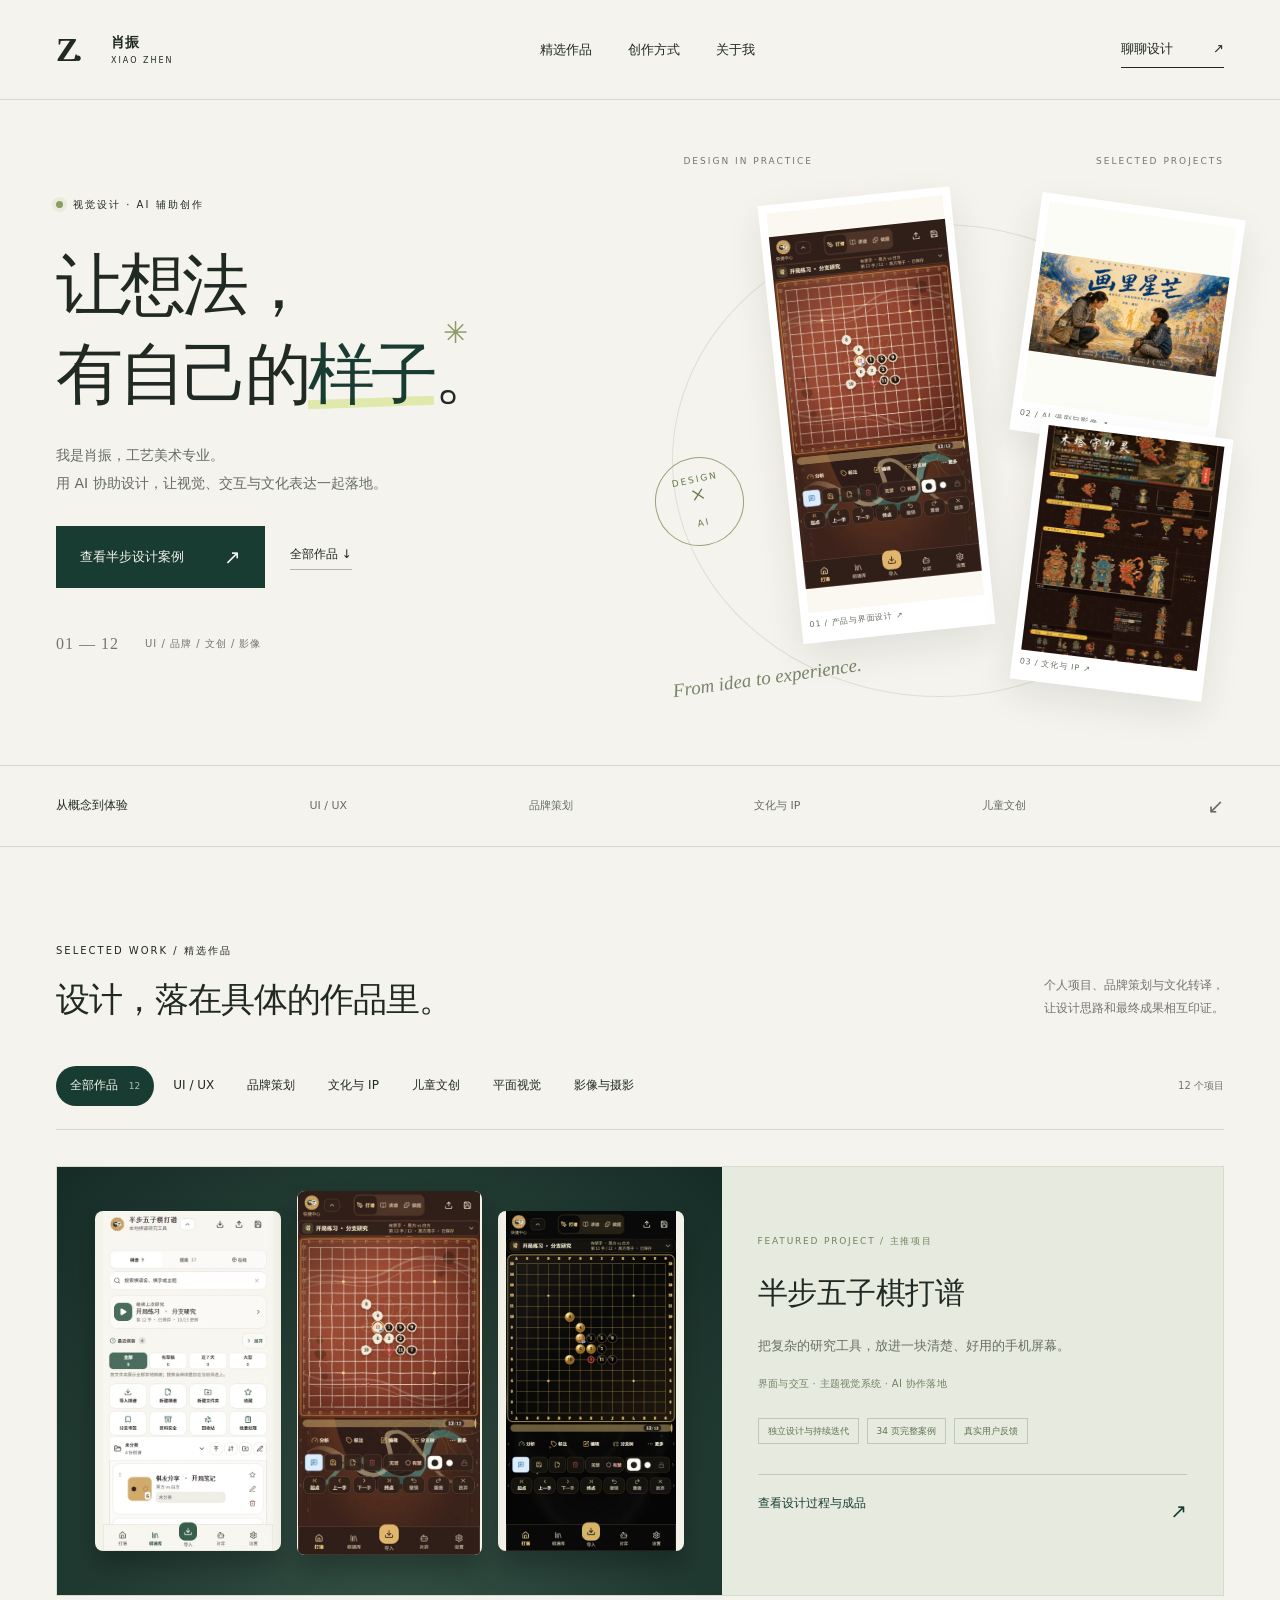
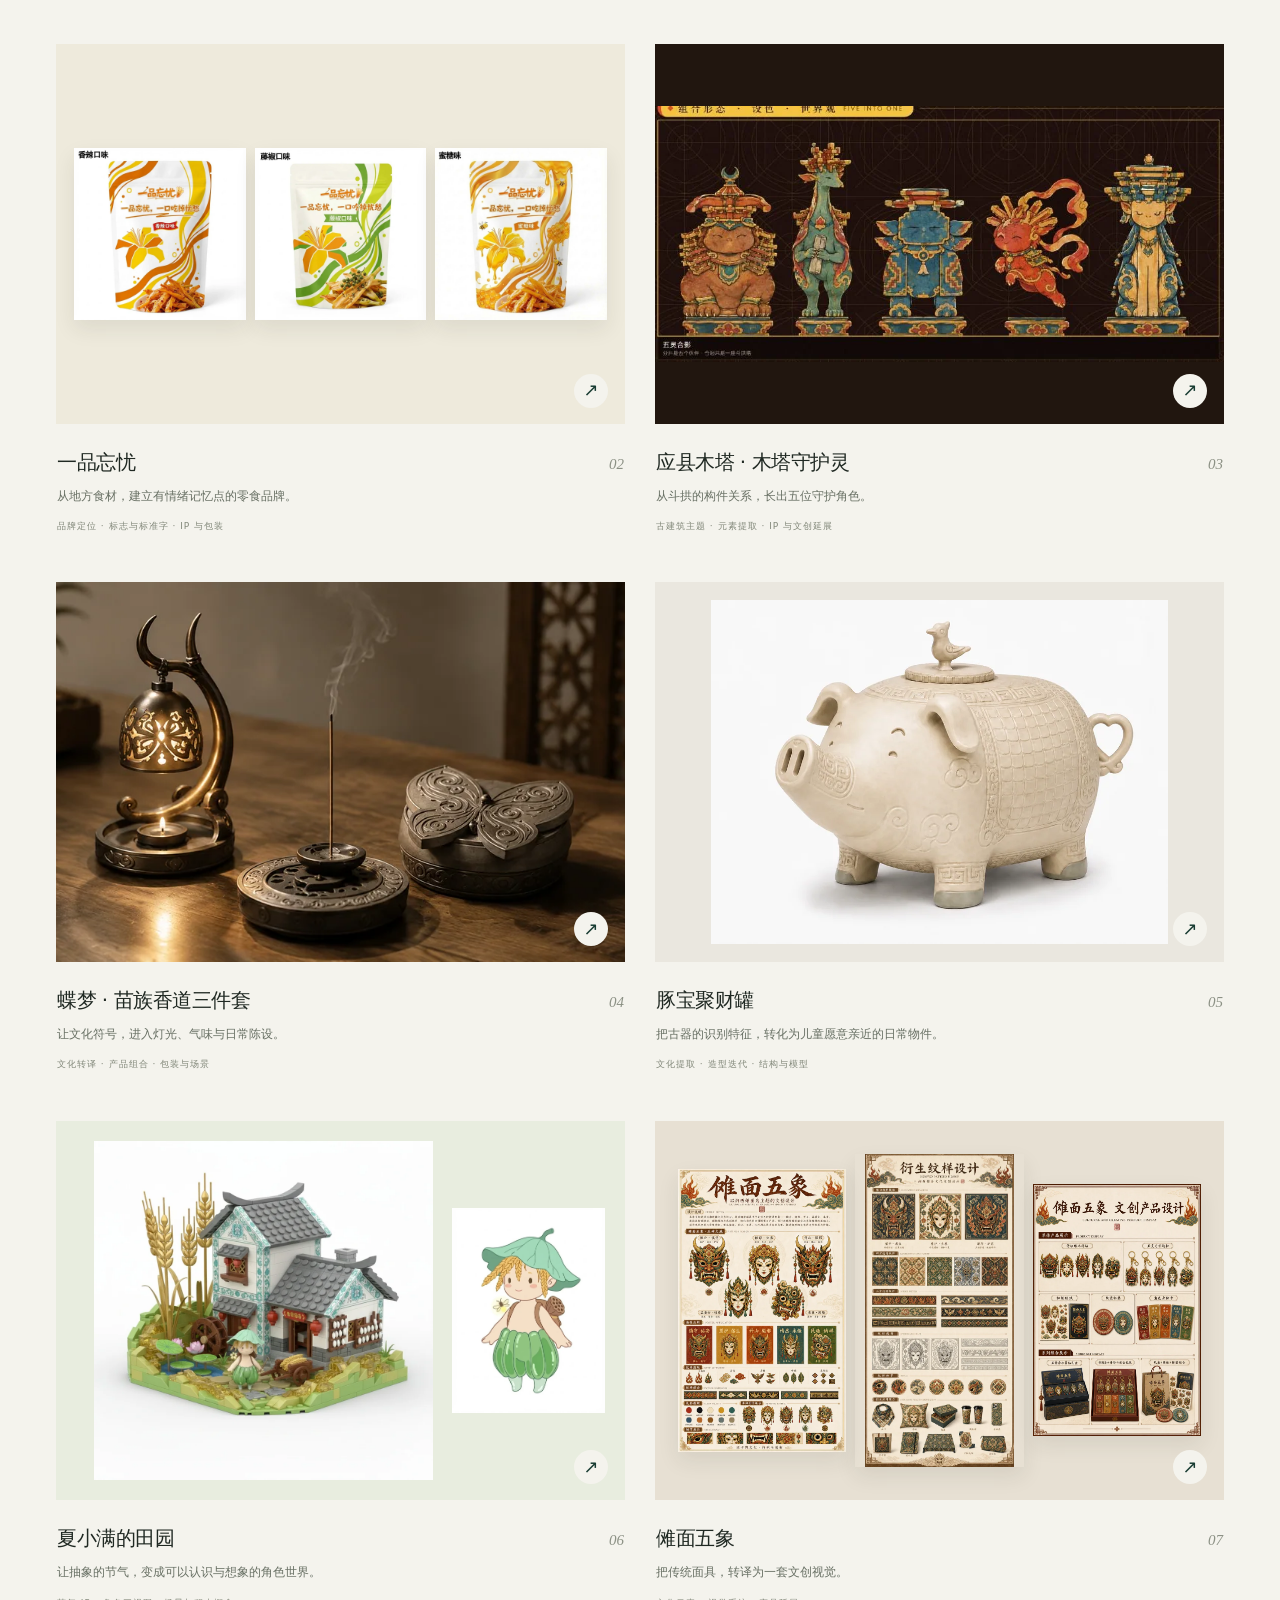
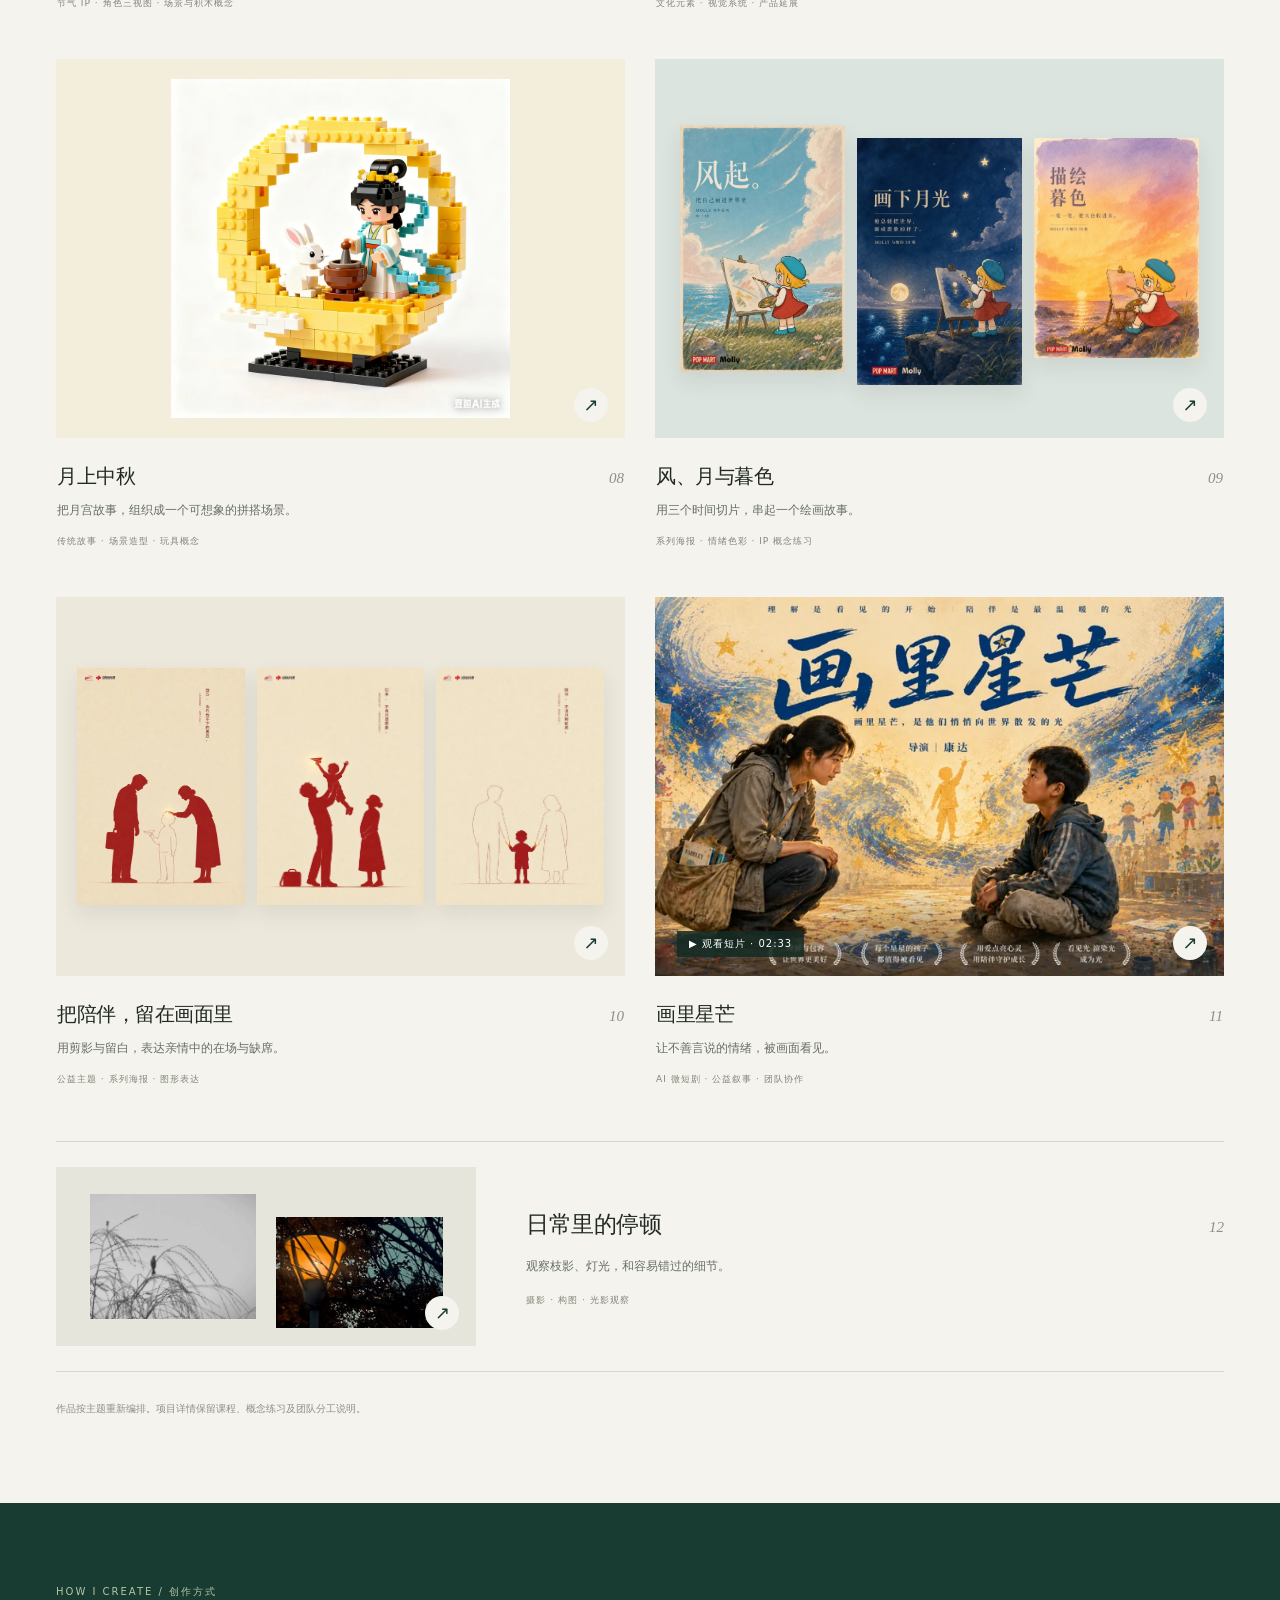
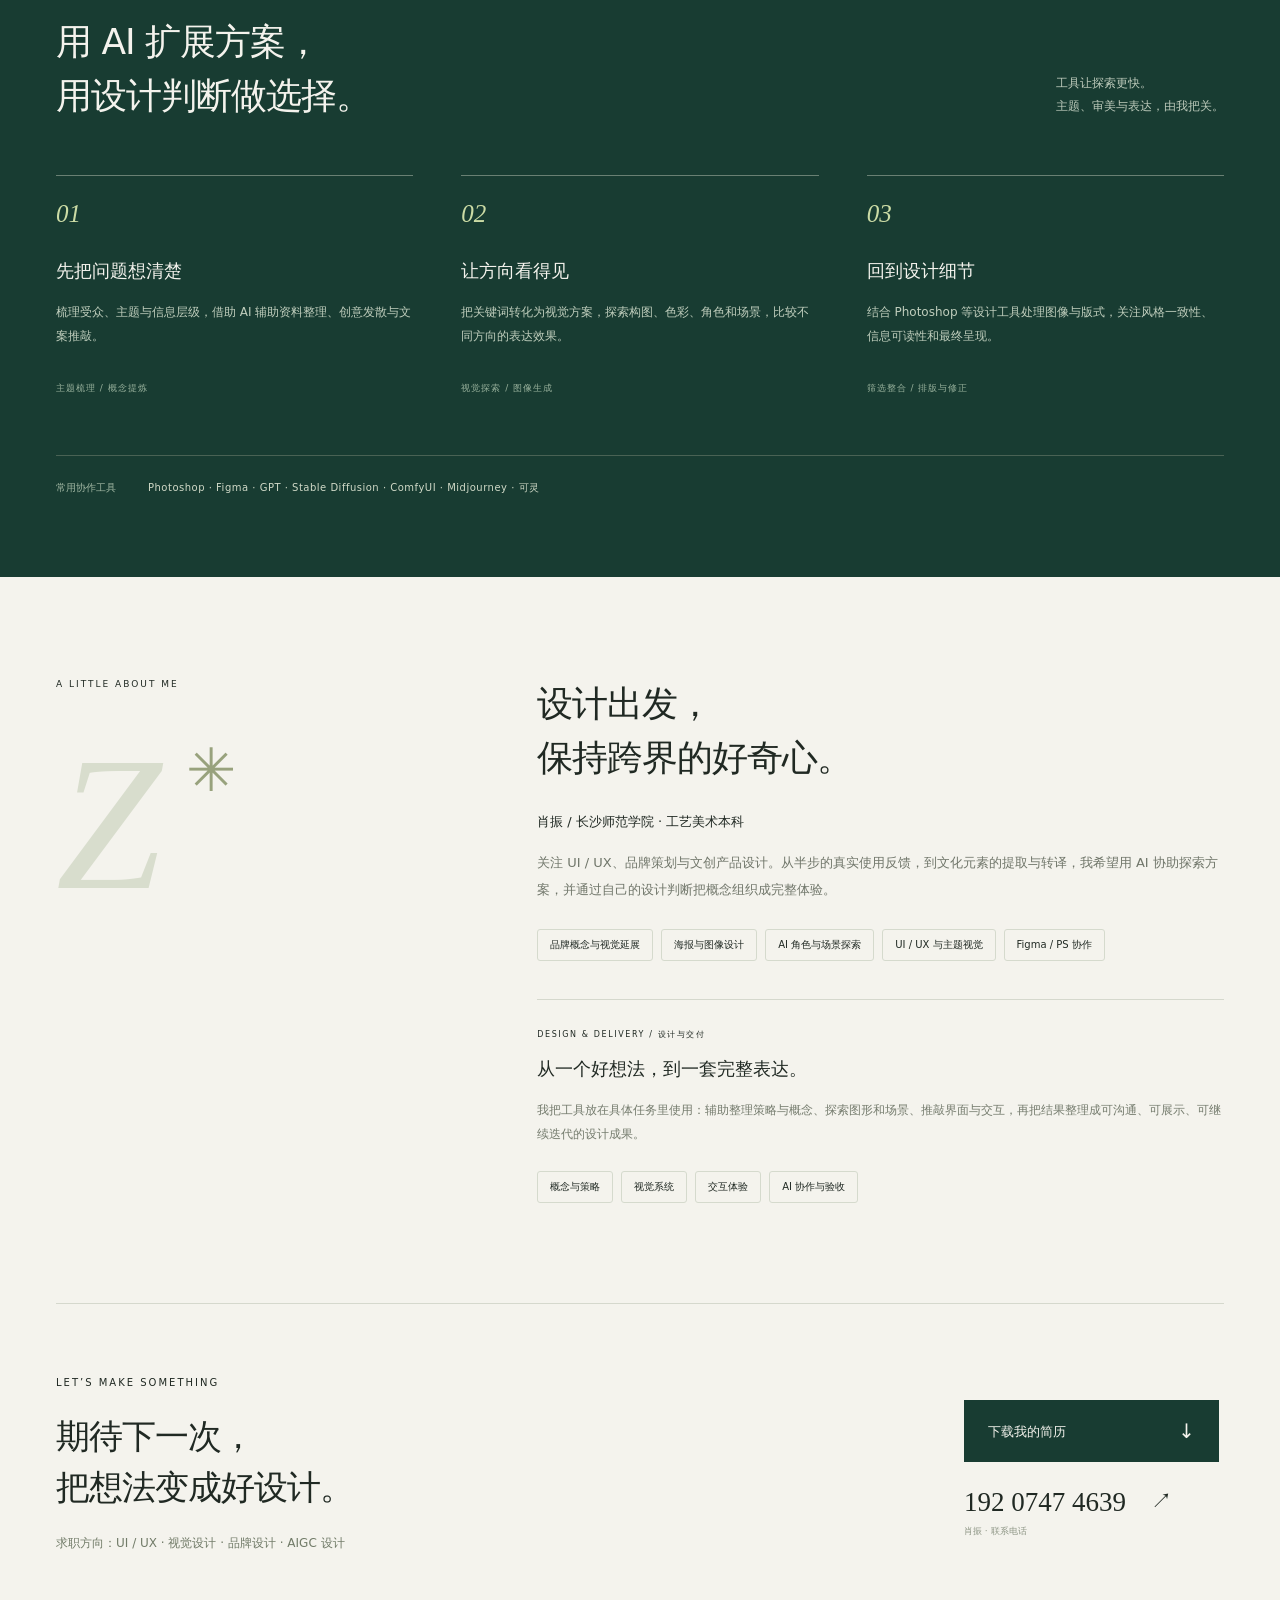
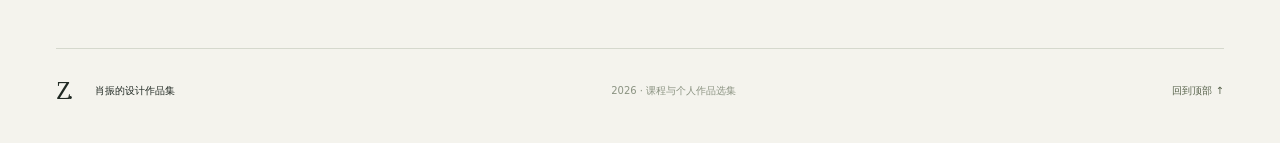
==== portfolio/index.html @ 62011e5c "Publish Xiaozhen portfolio" ====
<!doctype html>
<html lang="zh-CN">
<head>
  <meta charset="UTF-8">
  <meta name="viewport" content="width=device-width, initial-scale=1">
  <meta name="theme-color" content="#f4f3ed">
  <meta name="description" content="肖振的设计作品集：半步五子棋 UI/UX、品牌策划、文化 IP 与儿童文创。以设计判断驱动 AI 辅助创作。">
  <title>肖振 · 视觉设计与 AI 创作</title>
  <link rel="icon" href="assets/favicon.svg" type="image/svg+xml">
  <link rel="stylesheet" href="style.css">
  <link rel="stylesheet" href="revision.css">
  <script src="media.js" defer></script>
  <script src="projects.js" defer></script>
  <script src="app.js" defer></script>
</head>
<body>
  <a class="skip-link" href="#works">跳至作品</a>
  <header class="site-header">
    <a class="wordmark" href="#home" aria-label="肖振作品集首页"><span class="mark" aria-hidden="true">Z.</span><span>肖振<span class="wordmark-en">XIAO ZHEN</span></span></a>
    <nav aria-label="主导航"><a href="#works">精选作品</a><a href="#approach">创作方式</a><a href="#about">关于我</a></nav>
    <a class="header-contact" href="#contact">聊聊设计 <span aria-hidden="true">↗</span></a>
  </header>
  <main id="home">
    <section class="hero wrap" aria-labelledby="hero-title">
      <div class="hero-copy"><p class="eyebrow"><span class="status-dot"></span>视觉设计 · AI 辅助创作</p>
        <h1 id="hero-title">让想法，<br>有自己的<span class="hero-em">样子<span class="spark" aria-hidden="true">✳</span></span>。</h1>
        <p class="hero-intro">我是肖振，工艺美术专业。<br>用 AI 协助设计，让视觉、交互与文化表达一起落地。</p>
        <div class="hero-actions"><button class="button primary" data-project="banbu">查看半步设计案例 <span aria-hidden="true">↗</span></button><a class="hero-secondary" href="#works">全部作品 ↓</a></div>
        <div class="hero-index"><span>01 — 12</span><span>UI / 品牌 / 文创 / 影像</span></div>
      </div>
      <div class="hero-art hero-art-revised" aria-label="主推设计项目预览"><div class="art-caption"><span>DESIGN IN PRACTICE</span><span>SELECTED PROJECTS</span></div><button class="hero-poster poster-main" data-project="banbu" aria-label="查看半步五子棋产品与界面设计"><img src="assets/banbu-suite-dunhuang.webp" alt="半步五子棋的敦煌主题界面" fetchpriority="high"><span>01 / 产品与界面设计 ↗</span></button><button class="hero-poster poster-back" data-project="starlight" aria-label="查看画里星芒 AI 漫剧项目"><img src="assets/a026-sm.webp" alt="画里星芒 AI 漫剧关键画面"><span>02 / AI 漫剧与影像 ↗</span></button><button class="hero-poster poster-front" data-project="yingxian" aria-label="查看应县木塔守护灵"><img src="assets/n004-sm.webp" alt="应县木塔守护灵角色设计展板"><span>03 / 文化与 IP ↗</span></button><span class="art-note">From idea to experience.</span><div class="roundel" aria-hidden="true">DESIGN<br><span>×</span><br>AI</div></div>
    </section>
    <div class="discipline-strip"><div class="wrap"><span>从概念到体验</span><span>UI / UX</span><span>品牌策划</span><span>文化与 IP</span><span>儿童文创</span><span aria-hidden="true">↙</span></div></div>
    <section class="works wrap" id="works" aria-labelledby="works-title">
      <div class="section-heading"><div><p class="eyebrow">SELECTED WORK / 精选作品</p><h2 id="works-title">设计，落在具体的作品里。</h2></div><p>个人项目、品牌策划与文化转译，<br>让设计思路和最终成果相互印证。</p></div>
      <div class="filter-row"><div class="filters" role="group" aria-label="作品分类"><button class="filter active" data-filter="all" aria-pressed="true">全部作品 <small>12</small></button><button class="filter" data-filter="digital" aria-pressed="false">UI / UX</button><button class="filter" data-filter="brand" aria-pressed="false">品牌策划</button><button class="filter" data-filter="culture" aria-pressed="false">文化与 IP</button><button class="filter" data-filter="children" aria-pressed="false">儿童文创</button><button class="filter" data-filter="graphic" aria-pressed="false">平面视觉</button><button class="filter" data-filter="media" aria-pressed="false">影像与摄影</button></div><span class="result-count" aria-live="polite">12 个项目</span></div>
      <div class="project-grid" id="project-grid"></div>
      <noscript><p>请启用 JavaScript 以浏览项目分类和作品详情。作品图片保存在本页面同目录的 assets 文件夹。</p></noscript>
      <p class="gallery-footnote">作品按主题重新编排。项目详情保留课程、概念练习及团队分工说明。</p>
    </section>
    <section class="approach" id="approach" aria-labelledby="approach-title"><div class="wrap">
      <div class="section-heading"><div><p class="eyebrow">HOW I CREATE / 创作方式</p><h2 id="approach-title">用 AI 扩展方案，<br>用设计判断做选择。</h2></div><p>工具让探索更快。<br>主题、审美与表达，由我把关。</p></div>
      <div class="process-grid"><article><span class="step-number">01</span><h3>先把问题想清楚</h3><p>梳理受众、主题与信息层级，借助 AI 辅助资料整理、创意发散与文案推敲。</p><span>主题梳理 / 概念提炼</span></article><article><span class="step-number">02</span><h3>让方向看得见</h3><p>把关键词转化为视觉方案，探索构图、色彩、角色和场景，比较不同方向的表达效果。</p><span>视觉探索 / 图像生成</span></article><article><span class="step-number">03</span><h3>回到设计细节</h3><p>结合 Photoshop 等设计工具处理图像与版式，关注风格一致性、信息可读性和最终呈现。</p><span>筛选整合 / 排版与修正</span></article></div>
      <div class="tools-line"><span>常用协作工具</span><p>Photoshop · Figma · GPT · Stable Diffusion · ComfyUI · Midjourney · 可灵</p></div>
    </div></section>
    <section class="about wrap" id="about" aria-labelledby="about-title">
      <div class="about-label"><p class="eyebrow">A LITTLE ABOUT ME</p><span class="big-z" aria-hidden="true">Z<span>✳</span></span></div>
      <div class="about-main"><h2 id="about-title">设计出发，<br>保持跨界的好奇心。</h2><p class="about-lead">肖振 / 长沙师范学院 · 工艺美术本科</p><p>关注 UI / UX、品牌策划与文创产品设计。从半步的真实使用反馈，到文化元素的提取与转译，我希望用 AI 协助探索方案，并通过自己的设计判断把概念组织成完整体验。</p><div class="ability-tags"><span>品牌概念与视觉延展</span><span>海报与图像设计</span><span>AI 角色与场景探索</span><span>UI / UX 与主题视觉</span><span>Figma / PS 协作</span></div>
      <aside class="side-project"><span class="eyebrow">DESIGN & DELIVERY / 设计与交付</span><h3>从一个好想法，到一套完整表达。</h3><p>我把工具放在具体任务里使用：辅助整理策略与概念、探索图形和场景、推敲界面与交互，再把结果整理成可沟通、可展示、可继续迭代的设计成果。</p><div class="ability-tags"><span>概念与策略</span><span>视觉系统</span><span>交互体验</span><span>AI 协作与验收</span></div></aside></div>
    </section>
    <section class="contact wrap" id="contact" aria-labelledby="contact-title"><div><p class="eyebrow">LET’S MAKE SOMETHING</p><h2 id="contact-title">期待下一次，<br>把想法变成好设计。</h2><p>求职方向：UI / UX · 视觉设计 · 品牌设计 · AIGC 设计</p></div><div class="contact-actions"><a class="button primary" href="肖振_个人简历.docx" download>下载我的简历 <span aria-hidden="true">↓</span></a><a class="phone-link" href="tel:19207474639">192 0747 4639 <span aria-hidden="true">↗</span></a><span>肖振 · 联系电话</span></div></section>
  </main>
  <footer class="site-footer wrap"><a class="wordmark" href="#home"><span class="mark">Z.</span><span>肖振的设计作品集</span></a><span>2026 · 课程与个人作品选集</span><a href="#home">回到顶部 ↑</a></footer>
  <dialog id="project-dialog" class="project-dialog" aria-labelledby="detail-title"><div class="dialog-toolbar"><span>PROJECT DETAILS / 作品详情</span><button class="icon-button close-project" aria-label="关闭项目详情">✕</button></div><div id="detail-content"></div></dialog>
  <dialog id="lightbox" class="lightbox" aria-label="作品图片大图"><div class="lightbox-toolbar"><span id="lightbox-caption"></span><button class="icon-button close-lightbox" aria-label="关闭大图">✕</button></div><button class="lightbox-arrow prev" aria-label="上一张图片">←</button><img id="lightbox-image" src="assets/banbu-record.webp" alt=""><button class="lightbox-arrow next" aria-label="下一张图片">→</button><span id="lightbox-counter"></span></dialog>
</body>
</html>
---- portfolio/style.css ----
@charset "UTF-8";
:root{--paper:#f4f3ed;--ink:#202923;--muted:#73766e;--line:#d5d8cd;--green:#183c32;--lime:#dee9ab;--serif:Georgia,"Times New Roman",serif;--sans:"Microsoft YaHei","PingFang SC","Noto Sans CJK SC",system-ui,sans-serif}
*{box-sizing:border-box}html{scroll-behavior:smooth;scroll-padding-top:105px}body{margin:0;background:var(--paper);color:var(--ink);font-family:var(--sans);font-size:14px;line-height:1.8;-webkit-font-smoothing:antialiased}body.modal-open{overflow:hidden}button,a,input{-webkit-tap-highlight-color:transparent}button{font:inherit;color:inherit;cursor:pointer}a{color:inherit;text-decoration:none}button{border:0}img{display:block;max-width:100%}button:focus-visible,a:focus-visible,input:focus-visible,video:focus-visible{outline:3px solid #a77530;outline-offset:5px}::selection{background:var(--lime);color:var(--green)}.wrap{width:min(1280px,calc(100% - 112px));margin-inline:auto}.skip-link{position:fixed;top:-80px;left:20px;z-index:20;background:var(--green);color:white;padding:12px 24px}.skip-link:focus{top:14px}.site-header{height:100px;display:flex;align-items:center;justify-content:space-between;border-bottom:1px solid var(--line);padding:0 56px;gap:32px;background:var(--paper)}.wordmark{display:flex;align-items:center;gap:13px;line-height:1.35;font-weight:600}.mark{font-family:var(--serif);font-size:34px;letter-spacing:-5px;width:42px;display:inline-block}.wordmark-en{display:block;font-size:8px;font-weight:400;letter-spacing:2px;margin-top:4px}.site-header nav{display:flex;gap:36px;font-size:13px}.site-header nav a{padding:10px 0}.site-header nav a:hover,.phone-link:hover{color:#748c53}.header-contact{display:flex;align-items:center;gap:40px;border-bottom:1px solid var(--ink);font-size:13px;padding-block:6px}.hero{display:grid;grid-template-columns:1fr 1fr;min-height:665px;align-items:center;gap:24px;padding-top:32px;padding-bottom:42px}.eyebrow{font-size:10px;font-weight:500;letter-spacing:2px;display:flex;align-items:center;gap:10px;line-height:1.7;margin:0 0 28px}.status-dot{width:7px;height:7px;border-radius:50%;background:#8a9c5e;box-shadow:0 0 0 4px #e8ebde}.hero h1{font-size:clamp(48px,5.2vw,76px);font-weight:500;line-height:1.33;letter-spacing:-4px;margin:0 0 24px}.hero-em{position:relative;white-space:nowrap;color:var(--green)}.hero-em:after{content:"";height:9px;background:var(--lime);position:absolute;left:0;bottom:6px;right:0;z-index:-1;transform:rotate(-2deg)}.spark{position:absolute;right:-30px;top:-22px;font-size:30px;font-weight:400;color:#8c9a65}.hero-intro{font-size:14px;line-height:1.95;color:#656c60;margin:0 0 29px}.button{display:inline-flex;align-items:center;justify-content:space-between;gap:40px;min-height:52px;padding:13px 24px;font-size:13px;transition:background .2s,transform .2s}.button.primary{background:var(--green);color:var(--paper)}.button.primary:hover{background:#2c5346;transform:translateY(-2px)}.button span{font-size:20px;font-weight:300}.hero-index{display:flex;gap:26px;align-items:center;margin-top:42px;color:var(--muted);font-size:10px;letter-spacing:1px}.hero-index span:first-child{font-family:var(--serif);font-size:16px}.hero-art{height:558px;position:relative;margin-left:3px}.art-caption{position:absolute;top:4px;left:5%;right:0;display:flex;justify-content:space-between;font-size:9px;letter-spacing:2px;color:var(--muted)}.hero-art:before{content:"";position:absolute;inset:75px 3% 10px 3%;border:1px solid #dde0d4;border-radius:50%}.hero-poster{position:absolute;background:white;padding:8px;box-shadow:0 14px 38px #19231b17;text-align:left;transition:transform .35s,box-shadow .35s}.hero-poster:hover{transform:rotate(0deg) translateY(-8px);box-shadow:0 22px 42px #19231b26;z-index:4}.hero-poster img{width:100%;height:calc(100% - 22px);object-fit:cover}.hero-poster>span{display:block;height:22px;padding-top:5px;font-size:8px;letter-spacing:.8px;color:#687062}.poster-main{width:49%;height:368px;top:77px;left:21%;transform:rotate(-6deg);z-index:2}.poster-back{width:37%;height:236px;top:49px;right:-2%;transform:rotate(8deg);z-index:1}.poster-front{width:34%;height:258px;top:276px;right:0;transform:rotate(7deg);z-index:3}.poster-front img{object-position:top}.art-note{position:absolute;bottom:18px;left:10%;font:italic 20px var(--serif);transform:rotate(-8deg);color:#78846b}.roundel{position:absolute;left:0;top:330px;border:1px solid #99a47b;border-radius:50%;width:89px;height:89px;display:flex;flex-direction:column;align-items:center;justify-content:center;font-size:9px;line-height:1.3;letter-spacing:2px;color:#66794c;transform:rotate(-12deg)}.roundel span{font:26px var(--serif);line-height:.8;letter-spacing:0}.discipline-strip{border-block:1px solid var(--line);font-size:11px;color:#656e5f}.discipline-strip .wrap{display:flex;justify-content:space-between;align-items:center;gap:20px;padding-block:22px}.discipline-strip span:first-child{font-size:12px;color:var(--ink)}.discipline-strip span:last-child{font-size:20px}.works{padding-top:95px;padding-bottom:85px}.section-heading{display:flex;justify-content:space-between;gap:40px;align-items:flex-end;margin-bottom:38px}.section-heading .eyebrow{margin-bottom:15px}.section-heading h2,.about h2,.contact h2{font-size:34px;line-height:1.5;letter-spacing:-1px;font-weight:500;margin:0}.section-heading>p{font-size:12px;color:var(--muted);line-height:1.9;margin:0 0 5px}.filter-row{display:flex;align-items:center;justify-content:space-between;gap:20px;border-bottom:1px solid var(--line);padding:3px 0 23px;margin-bottom:36px}.filters{display:flex;gap:7px;flex-wrap:wrap}.filter{background:transparent;border-radius:25px;padding:9px 17px;font-size:12px;transition:background .2s}.filter:hover{background:#e7e9df}.filter.active{background:var(--green);color:var(--paper)}.filter small{font-size:9px;margin-left:7px;opacity:.7}.result-count{color:var(--muted);font-size:10px;white-space:nowrap}.project-grid{display:grid;grid-template-columns:1fr 1fr;gap:48px 30px}.project-card{min-width:0}.card-button{display:block;padding:0;width:100%;text-align:left;background:transparent}.card-visual{display:flex;position:relative;align-items:center;justify-content:center;aspect-ratio:1.5;overflow:hidden;background:#e6e7de;padding:30px;gap:12px}.card-visual:after{content:"↗";position:absolute;right:17px;bottom:16px;display:grid;place-items:center;width:34px;height:34px;border-radius:50%;background:var(--paper);color:var(--green);font-size:18px;transition:transform .25s}.card-button:hover .card-visual:after{transform:rotate(45deg);background:var(--lime)}.card-visual img{transition:transform .65s cubic-bezier(.2,.6,.25,1);object-fit:contain;min-width:0;min-height:0;max-height:100%;box-shadow:0 9px 20px #272e2117}.card-button:hover .card-visual img{transform:translateY(-5px)}.triptych img{width:calc((100% - 24px)/3);height:auto;max-height:100%}.triptych.nuo{background:#e7e0d3;padding:33px 23px;gap:9px}.triptych.nuo img{width:calc((100% - 18px)/3)}.triptych.molly{background:#dce4df;padding:38px 25px;gap:12px}.triptych.molly img:nth-child(2){transform:translateY(13px)}.card-button:hover .triptych.molly img:nth-child(2){transform:translateY(6px)}.triptych.family{background:#ece8dc;padding:35px 21px}.cinematic{padding:0;background:#141f29}.cinematic img{width:100%;height:100%;object-fit:cover;box-shadow:none}.cinematic .play-label{position:absolute;left:22px;bottom:19px;color:white;background:#142c26d6;padding:4px 12px;font-size:10px;letter-spacing:1px}.squares{gap:9px;padding:24px 18px}.squares img{width:calc((100% - 18px)/3)}.geometry{background:#dce0da}.ink{background:#e5e3db}.characters{background:#e9dfd7}.season-cover{padding:24px;gap:0;background:#e4e7db}.season-cover img{width:50%;height:100%;object-fit:cover;box-shadow:none}.season-cover img:first-child{object-position:40% center}.season-cover img:last-of-type{object-position:60% center}.photo-pair{background:#dddace;padding:32px 25px;gap:16px}.photo-pair img{width:calc(50% - 8px);height:auto}.photo-pair img:last-of-type{transform:translateY(16px)}.comic-cover{padding:20px;background:#dfdfe3}.comic-cover img{height:100%;width:100%;object-fit:contain;box-shadow:none}.card-info{display:block;padding:20px 1px 0}.card-topline{display:flex;justify-content:space-between;align-items:baseline;gap:15px;margin-bottom:6px}.card-title{font-size:20px;font-weight:500;letter-spacing:-.5px}.card-number{font:italic 15px var(--serif);color:#8c9185}.card-subtitle{font-size:12px;color:#676f63;display:block}.card-meta{display:block;margin-top:11px;font-size:9px;color:#818779;letter-spacing:1px}.project-card.compact{grid-column:1/-1;border-top:1px solid var(--line);border-bottom:1px solid var(--line);padding-block:25px;margin-top:6px}.compact .card-button{display:grid;grid-template-columns:36% 1fr;align-items:center;gap:50px}.compact .card-visual{aspect-ratio:2.35;padding:17px 35px;background:#e6e5db;gap:20px}.compact .card-visual img{width:45%;max-height:130px;box-shadow:none;object-fit:contain}.compact .card-info{padding:0}.compact .card-title{font-size:23px}.compact .card-subtitle{margin-top:10px}.compact .card-meta{margin-top:15px}.gallery-footnote{color:#8b9185;font-size:10px;margin:28px 0 0}.approach{background:var(--green);color:var(--paper);padding:80px 0}.approach .eyebrow{color:#b3c5a4}.approach .section-heading>p{color:#bdcabb}.approach h2{font-size:36px}.process-grid{display:grid;grid-template-columns:repeat(3,1fr);gap:48px;margin-top:52px}.process-grid article{border-top:1px solid #698073;padding-top:24px}.step-number{font:italic 25px var(--serif);color:#cbdba5}.process-grid h3{font-size:18px;font-weight:500;margin:25px 0 13px}.process-grid p{font-size:12px;line-height:2;color:#c0cebd;margin:0 0 26px}.process-grid article>span:last-child{font-size:9px;letter-spacing:1px;color:#97b09b}.tools-line{display:flex;align-items:center;gap:32px;border-top:1px solid #496254;margin-top:55px;padding-top:23px;font-size:10px;color:#a1b7a3}.tools-line>span{white-space:nowrap}.tools-line p{margin:0;letter-spacing:.5px;color:#d0d9c7}.about{display:grid;grid-template-columns:1fr 1.65fr;gap:65px;padding-block:100px}.big-z{display:block;font:italic 190px var(--serif);letter-spacing:-12px;color:#d8ddcd;position:relative;margin-top:25px;line-height:1.1}.big-z>span{font:60px var(--sans);color:#98a27d;position:absolute;left:130px;top:15px}.about .eyebrow{font-size:9px}.about h2{font-size:36px}.about-lead{font-size:13px;margin:25px 0 16px}.about-main>p:not(.about-lead){font-size:13px;color:#70766a;line-height:2.1}.ability-tags{display:flex;gap:8px;flex-wrap:wrap;margin-top:25px}.ability-tags span{font-size:10px;padding:6px 12px;border:1px solid #d5dacd;border-radius:3px}.side-project{margin-top:38px;border-top:1px solid var(--line);padding-top:28px}.side-project .eyebrow{font-size:8px;letter-spacing:1.6px;margin-bottom:12px}.side-project h3{font-weight:500;font-size:18px;display:flex;justify-content:space-between;margin:0 0 12px}.side-project h3 span{color:#98a383}.side-project p{font-size:12px;color:#757c6e;line-height:2}.metrics{display:flex;gap:40px;margin:24px 0 14px}.metrics div{display:flex;flex-direction:column}.metrics strong{font:32px var(--serif);color:var(--green)}.metrics span{font-size:9px;margin-top:6px;color:#78816d}.side-project small{font-size:9px;color:#969c90}.contact{border-top:1px solid var(--line);padding-block:70px 82px;display:flex;justify-content:space-between;align-items:center;gap:40px}.contact .eyebrow{margin-bottom:20px}.contact h2{font-size:34px}.contact p:last-child{font-size:12px;color:#717b68;margin-top:20px}.contact-actions{display:flex;flex-direction:column;align-items:flex-start;min-width:260px}.contact-actions .button{min-width:255px}.phone-link{font:27px var(--serif);margin-top:25px;display:flex;justify-content:space-between;gap:25px}.phone-link span{font-size:21px}.contact-actions>span{font-size:9px;color:#8d9585;margin-top:5px}.site-footer{border-top:1px solid var(--line);padding-block:25px 35px;display:flex;align-items:center;justify-content:space-between;gap:20px;font-size:10px;color:#8b9382}.site-footer .wordmark{font-size:10px;font-weight:400;color:var(--ink)}.site-footer .mark{font-size:25px;width:26px;letter-spacing:-4px}.site-footer>a:last-child{color:#58634c}.project-dialog{padding:0;border:0;background:var(--paper);color:var(--ink);width:min(1150px,calc(100vw - 70px));height:calc(100dvh - 52px);max-height:none;max-width:none;overflow-y:auto;overscroll-behavior:contain;box-shadow:0 18px 80px #10201840}.project-dialog::backdrop{background:#14251dd9;backdrop-filter:blur(6px)}.dialog-toolbar{position:sticky;top:0;z-index:3;display:flex;align-items:center;justify-content:space-between;padding:13px 32px;border-bottom:1px solid var(--line);background:#f4f3edf7;font-size:9px;letter-spacing:2px}.icon-button{display:grid;place-items:center;width:38px;height:38px;border-radius:50%;background:#e6e9df;font-size:16px}.icon-button:hover{background:var(--lime)}.detail-head{padding:54px 64px 35px}.detail-head .eyebrow{margin-bottom:17px;font-size:9px;color:#7c8771}.detail-head h2{font-size:43px;font-weight:500;line-height:1.4;letter-spacing:-1.5px;margin:0 0 20px}.detail-intro{font-size:14px;line-height:2;color:#66715e;max-width:790px;margin:0 0 32px}.detail-facts{display:grid;grid-template-columns:repeat(3,1fr);border-block:1px solid var(--line);padding-block:20px;gap:20px}.detail-facts dt{font-size:9px;color:#8a9580;margin-bottom:8px}.detail-facts dd{font-size:11px;margin:0}.detail-story{display:grid;grid-template-columns:1fr 1fr;gap:40px;padding:8px 64px 25px}.detail-story h3{font-size:16px;font-weight:500;margin:0 0 10px}.detail-story p{font-size:12px;color:#707b66;line-height:2;margin:0}.detail-section{padding:30px 64px 10px}.detail-section h3{font-size:17px;font-weight:500;margin:0 0 9px}.detail-section>p{font-size:11px;color:#818b77;margin:0 0 20px}.detail-images{display:grid;gap:20px;margin-top:22px;align-items:start}.detail-images.three{grid-template-columns:repeat(3,1fr)}.detail-images.two{grid-template-columns:repeat(2,1fr)}.detail-images.single{grid-template-columns:1fr;max-width:850px;margin-inline:auto}.detail-images.single.poster{max-width:560px}.detail-image{margin:0;min-width:0}.image-button{display:block;padding:0;background:#e9e9e1;width:100%;position:relative}.image-button:after{content:"⤢";position:absolute;right:10px;bottom:10px;width:30px;height:30px;background:#f4f3eddb;display:grid;place-items:center;color:var(--green);font-size:19px;opacity:0;transition:opacity .2s}.image-button:hover:after,.image-button:focus-visible:after{opacity:1}.image-button img{width:100%;height:auto;object-fit:contain}.detail-image figcaption{color:#8a9281;font-size:10px;margin-top:9px}.video-wrap{background:#13281f;padding:10px;margin-top:22px}.video-wrap video{width:100%;max-height:68vh;display:block}.detail-note{margin:36px 64px 0;padding:20px 23px;background:#e8ebdf;color:#76826a;font-size:10px;line-height:2}.detail-note strong{color:#4a5b40;display:block;margin-bottom:7px;font-weight:500}.detail-next{margin:36px 64px 55px;display:flex;justify-content:space-between;align-items:center;border-top:1px solid var(--line);padding-top:25px;gap:20px}.detail-next>span{font-size:10px;color:#858f7b}.detail-next button{background:transparent;text-align:right;font-size:15px;padding:10px 0}.comparison{margin-top:22px}.compare-stage{position:relative;aspect-ratio:4/3;overflow:hidden;background:#dbe0d3;--split:50%}.compare-stage img{width:100%;height:100%;object-fit:cover;position:absolute;inset:0}.compare-stage .compare-original{clip-path:inset(0 calc(100% - var(--split)) 0 0);z-index:1}.compare-divider{position:absolute;left:var(--split);top:0;bottom:0;width:2px;background:white;z-index:2;pointer-events:none}.compare-divider:after{content:"↔";position:absolute;left:50%;top:50%;transform:translate(-50%,-50%);border:2px solid white;background:#183c32;color:white;border-radius:50%;width:42px;height:42px;display:grid;place-items:center;font-size:20px}.compare-tag{position:absolute;top:14px;padding:4px 12px;background:#f4f3eddf;font-size:10px;z-index:2}.compare-tag.before{left:14px}.compare-tag.after{right:14px}.compare-control{display:flex;gap:18px;align-items:center;margin-top:14px;font-size:11px;color:#78836c}.compare-control input{flex:1;min-height:28px;accent-color:var(--green)}.compare-control output{min-width:35px;font-variant-numeric:tabular-nums}.lightbox{width:100vw;height:100dvh;max-width:none;max-height:none;margin:0;padding:70px 75px 55px;border:0;color:var(--paper);background:#101d18f5;overflow:hidden}.lightbox::backdrop{background:#101d18}.lightbox[open]{display:flex;align-items:center;justify-content:center}.lightbox-toolbar{position:absolute;top:0;left:0;right:0;display:flex;align-items:center;justify-content:space-between;gap:25px;padding:16px 30px;font-size:12px}.lightbox .icon-button{background:#32483c;color:white}.lightbox>img{width:100%;height:100%;object-fit:contain}.lightbox-arrow{position:absolute;top:50%;transform:translateY(-50%);border-radius:50%;width:44px;height:44px;background:#32483c;color:white;font-size:22px}.lightbox-arrow.prev{left:18px}.lightbox-arrow.next{right:18px}#lightbox-counter{position:absolute;bottom:18px;left:50%;transform:translateX(-50%);font:15px var(--serif);color:#bdcbb7}.lightbox-arrow:hover{background:#536f57}.filter-enter{animation:filterEnter .35s ease both}@keyframes filterEnter{from{opacity:.3;transform:translateY(9px)}to{opacity:1;transform:translateY(0)}}
@media(min-width:1550px){.hero{min-height:730px}.hero-art{height:600px}.poster-main{height:395px;top:85px}.poster-back{height:270px}.poster-front{height:280px;top:300px}}
@media(max-width:1100px){.wrap{width:calc(100% - 72px)}.site-header{padding-inline:36px}.hero{min-height:620px}.hero h1{font-size:58px}.hero-art{height:490px}.poster-main{height:310px;top:80px;left:15%;width:54%}.poster-front{height:220px;top:250px;width:36%}.poster-back{height:204px;width:39%;top:54px}.roundel{top:305px;width:72px;height:72px;font-size:8px}.art-note{font-size:17px;bottom:10px}.section-heading h2{font-size:29px}.filter{padding:8px 12px}.card-visual{padding:25px 15px}.card-title{font-size:18px}.process-grid{gap:30px}.about{gap:40px;grid-template-columns:1fr 1.7fr}.detail-head,.detail-section{padding-inline:40px}.detail-story{padding-inline:40px}.detail-note{margin-inline:40px}.detail-next{margin-inline:40px}}
@media(max-width:800px){.wrap{width:calc(100% - 40px)}.site-header{height:78px;padding-inline:20px;gap:16px}.site-header nav{gap:19px;font-size:11px}.header-contact{display:none}.mark{font-size:30px;width:32px}.wordmark{font-size:12px;gap:9px}.wordmark-en{font-size:7px;letter-spacing:1.5px}.hero{gap:12px;min-height:555px;padding-top:25px;padding-bottom:30px}.hero h1{font-size:45px;letter-spacing:-2px}.hero .eyebrow{font-size:8px;letter-spacing:1px;margin-bottom:22px}.hero-intro{font-size:11px}.hero .button{min-height:46px;padding:10px 18px;font-size:11px;gap:25px}.hero-index{font-size:8px;gap:14px;margin-top:28px;letter-spacing:0}.hero-index span:first-child{font-size:13px}.hero-art{height:430px}.poster-main{height:275px;top:65px;left:7%;width:63%;padding:5px}.poster-front{height:185px;top:225px;width:42%;padding:5px}.poster-back{height:175px;top:38px;width:47%;padding:5px}.art-caption{font-size:7px;letter-spacing:1px;left:0}.hero-poster>span{font-size:6px}.roundel{display:none}.art-note{font-size:14px;left:0;bottom:5px}.spark{font-size:23px;right:-22px;top:-17px}.discipline-strip .wrap{gap:10px;padding-block:15px;font-size:9px}.discipline-strip span:first-child{font-size:10px}.discipline-strip span:last-child{display:none}.works{padding-top:65px;padding-bottom:60px}.section-heading{gap:22px;margin-bottom:28px}.section-heading h2{font-size:25px}.section-heading>p{font-size:10px}.eyebrow{font-size:8px;letter-spacing:1.5px}.filters{gap:3px}.filter{font-size:10px;padding:8px 11px}.result-count{font-size:9px}.filter-row{margin-bottom:26px}.project-grid{gap:34px 20px}.card-visual{aspect-ratio:1.25}.triptych{padding:20px 10px!important;gap:6px!important}.triptych img{width:calc((100% - 12px)/3)!important}.photo-pair{padding:20px 12px;gap:8px}.photo-pair img{width:calc(50% - 4px)}.card-info{padding-top:15px}.card-title{font-size:16px}.card-subtitle{font-size:10px;line-height:1.85}.card-meta{font-size:8px;letter-spacing:.3px}.card-number{font-size:12px}.card-visual:after{right:12px;bottom:12px;width:28px;height:28px;font-size:15px}.compact .card-button{grid-template-columns:40% 1fr;gap:25px}.compact .card-visual{padding:15px;aspect-ratio:1.8}.compact .card-title{font-size:19px}.compact .card-subtitle{margin-top:6px}.approach{padding:60px 0}.approach h2{font-size:28px}.process-grid{gap:22px;margin-top:35px}.process-grid h3{font-size:15px}.process-grid p{font-size:11px}.process-grid article>span:last-child{font-size:8px}.tools-line{gap:20px;align-items:flex-start;font-size:9px}.about{padding-block:65px;gap:25px;grid-template-columns:1fr 2.1fr}.about h2{font-size:29px}.big-z{font-size:140px}.big-z>span{font-size:40px;left:95px}.about-label .eyebrow{font-size:7px;letter-spacing:1px}.metrics{gap:28px}.metrics strong{font-size:28px}.metrics span{font-size:8px}.contact{padding-block:55px;gap:30px}.contact h2{font-size:27px}.contact-actions{min-width:220px}.contact-actions .button{min-width:220px}.contact p:last-child{font-size:10px}.phone-link{font-size:23px}.site-footer{font-size:8px}.project-dialog{width:calc(100vw - 30px);height:calc(100dvh - 30px)}.detail-head{padding-top:38px}.detail-head h2{font-size:35px}.detail-intro{font-size:12px}.detail-facts{gap:15px}.detail-facts dd{font-size:10px}.detail-story{gap:25px}.detail-story p{font-size:11px}.detail-images{gap:14px}.detail-section{padding-top:25px}.detail-section h3{font-size:15px}.detail-image figcaption{font-size:9px}.lightbox{padding:70px 55px 50px}.lightbox-arrow{width:35px;height:35px}.lightbox-arrow.prev{left:10px}.lightbox-arrow.next{right:10px}}
@media(max-width:560px){html{scroll-padding-top:25px}.site-header nav{gap:18px;font-size:10px}.site-header nav a:last-child{display:none}.hero{grid-template-columns:1fr;padding-top:42px;padding-bottom:35px;gap:15px}.hero h1{font-size:53px;line-height:1.3;letter-spacing:-2.5px;margin-bottom:20px}.hero .eyebrow{margin-bottom:24px;font-size:9px;letter-spacing:1.5px}.hero-intro{font-size:12px}.hero-index{display:none}.hero .button{font-size:12px;gap:35px;padding:11px 20px}.hero-art{height:390px;margin:8px 6px 0}.art-caption{top:0;font-size:7px;letter-spacing:1.5px}.poster-main{width:49%;height:270px;top:47px;left:20%;padding:6px}.poster-back{width:38%;height:180px;top:30px;right:-1%;padding:6px}.poster-front{width:34%;height:190px;top:188px;right:2%;padding:6px}.hero-poster>span{font-size:6px}.art-note{font-size:16px;left:4%;bottom:0}.roundel{display:flex;top:238px;left:0;width:65px;height:65px;font-size:7px}.roundel span{font-size:21px}.hero-art:before{inset:45px 2% 10px}.discipline-strip .wrap{flex-wrap:wrap;justify-content:flex-start;gap:9px 17px;padding-block:17px}.discipline-strip span:first-child{width:100%;font-size:10px}.discipline-strip span{font-size:9px}.works{padding-top:45px;padding-bottom:48px}.section-heading{align-items:flex-start;flex-direction:column;gap:15px}.section-heading h2{font-size:24px;letter-spacing:-.7px}.section-heading>p{font-size:11px}.section-heading>p br{display:none}.filter-row{display:block;padding-bottom:19px;margin-bottom:25px}.filters{gap:4px}.filter{font-size:10px;padding:8px 12px}.filter small{margin-left:4px}.result-count{display:block;margin-top:12px;padding-left:2px;font-size:9px}.project-grid{grid-template-columns:1fr;gap:34px}.card-visual{aspect-ratio:1.36}.card-title{font-size:20px}.card-subtitle{font-size:11px}.card-meta{font-size:9px;margin-top:8px}.card-info{padding-top:16px}.triptych{padding:26px 16px!important;gap:9px!important}.triptych img{width:calc((100% - 18px)/3)!important}.card-number{font-size:15px}.photo-pair{padding:25px 18px;gap:13px}.photo-pair img{width:calc(50% - 6.5px)}.season-cover{padding:18px}.comic-cover{padding:16px}.compact .card-button{display:block}.compact .card-visual{aspect-ratio:2.8;padding:15px 45px}.compact .card-info{padding-top:18px}.compact .card-title{font-size:19px}.compact .card-meta{margin-top:10px}.gallery-footnote{font-size:9px;line-height:1.9}.approach{padding-block:48px}.approach h2{font-size:29px}.approach .section-heading>p{font-size:11px}.process-grid{grid-template-columns:1fr;gap:28px;margin-top:30px}.process-grid article{display:grid;grid-template-columns:40px 1fr;column-gap:16px;padding-top:22px}.process-grid h3{margin:0 0 10px;font-size:16px;align-self:center}.step-number{grid-row:1/4;font-size:25px}.process-grid p{font-size:12px;margin-bottom:12px}.process-grid article>span:last-child{grid-column:2;font-size:9px}.tools-line{display:block;margin-top:35px;padding-top:20px}.tools-line p{margin-top:10px;line-height:2.2;font-size:10px}.about{grid-template-columns:1fr;padding-block:50px;gap:16px}.about-label .eyebrow{font-size:8px;margin-bottom:0}.big-z{display:none}.about h2{font-size:31px}.about-main>p:not(.about-lead){font-size:12px}.about-lead{font-size:12px}.ability-tags span{font-size:9px;padding:5px 10px}.side-project{margin-top:30px}.side-project h3{font-size:17px}.side-project p{font-size:11px}.metrics{justify-content:space-between;gap:10px}.metrics strong{font-size:30px}.metrics span{font-size:8px}.side-project small{font-size:8px}.contact{display:block;padding-block:45px}.contact h2{font-size:29px}.contact-actions{margin-top:28px;align-items:stretch}.contact-actions .button{width:100%;font-size:12px}.phone-link{margin-top:22px;font-size:25px}.contact p:last-child{font-size:11px}.site-footer{flex-wrap:wrap;justify-content:space-between;row-gap:20px;padding-block:22px 30px}.site-footer .wordmark{width:100%}.site-footer>span{font-size:8px}.project-dialog{width:100vw;height:100dvh;margin:0}.dialog-toolbar{padding:12px 20px;font-size:8px}.icon-button{width:35px;height:35px}.detail-head{padding:30px 22px 23px}.detail-head h2{font-size:30px;letter-spacing:-.8px}.detail-head .eyebrow{font-size:8px;letter-spacing:1px;margin-bottom:14px}.detail-intro{font-size:12px;line-height:2}.detail-facts{grid-template-columns:1fr;gap:13px;padding-block:17px}.detail-facts>div{display:grid;grid-template-columns:72px 1fr;gap:12px}.detail-facts dt{margin:0;font-size:9px}.detail-facts dd{font-size:10px}.detail-story{grid-template-columns:1fr;padding:0 22px 15px;gap:21px}.detail-story h3{font-size:15px}.detail-story p{font-size:11px}.detail-section{padding:26px 22px 0}.detail-section h3{font-size:16px}.detail-section>p{font-size:10px}.detail-images{gap:20px}.detail-images.three{grid-template-columns:1fr}.detail-images.two{grid-template-columns:1fr}.detail-image figcaption{font-size:10px}.detail-images.three .image-button{max-width:100%;margin-inline:auto}.image-button:after{opacity:1;font-size:16px;width:27px;height:27px}.detail-note{margin:30px 22px 0;padding:17px;font-size:9px}.detail-next{margin:25px 22px 35px;align-items:flex-start}.detail-next button{font-size:12px;max-width:70%;padding:0}.detail-next>span{font-size:9px}.compare-control{gap:12px;font-size:9px}.compare-tag{font-size:8px}.compare-divider:after{width:32px;height:32px;font-size:16px}.lightbox{padding:75px 8px 85px}.lightbox-toolbar{padding:15px 18px;font-size:10px;align-items:flex-start}.lightbox-toolbar>span{max-width:75%;line-height:1.8}.lightbox-arrow{top:auto;bottom:20px;transform:none;width:35px;height:35px}.lightbox-arrow.prev{left:calc(50% - 80px)}.lightbox-arrow.next{right:calc(50% - 80px)}#lightbox-counter{bottom:29px;font-size:14px}}
.compare-stage{touch-action:pan-y;cursor:ew-resize}.compare-stage img{pointer-events:none;user-select:none}.dialog-toolbar{min-height:60px;flex-shrink:0}
@media(max-width:560px){.hero h1{font-size:clamp(38px,12vw,50px)}.project-dialog{inset:0}.dialog-toolbar{min-height:60px}}
@media(prefers-reduced-motion:reduce){html{scroll-behavior:auto}*,*:before,*:after{animation:none!important;transition:none!important}.card-button:hover .card-visual img{transform:none}}
---- portfolio/revision.css ----
/* Portfolio revision: product design, brand systems and cultural projects. */
.hero-actions{display:flex;align-items:center;gap:25px;flex-wrap:wrap}.hero-secondary{font-size:12px;border-bottom:1px solid #aeb8a1;padding-bottom:4px}.hero-art-revised .poster-main{width:34%;height:440px;left:22%;top:46px}.hero-art-revised .poster-main img{object-fit:contain;background:#faf8f1}.hero-art-revised .poster-back{width:36%;height:240px;top:56px;right:-1%}.hero-art-revised .poster-back img{object-fit:contain;background:#fcfcf7}.hero-art-revised .poster-front{width:34%;height:264px;top:278px;right:1%}.hero-art-revised .poster-front img{object-fit:cover;object-position:center 27%}.hero-art-revised .art-note{left:3%;font-size:19px}.hero-art-revised .roundel{top:308px}
.filters{gap:5px}.filter{padding-inline:14px}.project-card.featured{grid-column:1/-1;background:#e7ebdf;border:1px solid #d7ddcc}.featured .card-button{display:grid;grid-template-columns:57% 43%;align-items:stretch}.featured .card-visual{aspect-ratio:1.55;background:radial-gradient(ellipse at 50% 80%,#365347,#152c26);padding:32px 38px;gap:16px}.featured .card-visual img{width:calc((100% - 32px)/3);height:93%;max-height:365px;object-fit:contain;box-shadow:0 16px 26px #0004;border-radius:8px;background:#f3f3e9}.featured .card-visual img:nth-child(2){transform:translateY(-8px);height:100%}.featured .card-info{padding:36px;display:flex;flex-direction:column;justify-content:center}.featured-label{font-size:9px;letter-spacing:1.8px;color:#70825c;margin-bottom:21px}.featured .card-title{font-size:30px;line-height:1.5}.featured .card-number{display:none}.featured .card-subtitle{font-size:13px;line-height:2;margin-top:12px;max-width:340px}.featured .card-meta{font-size:10px;letter-spacing:.3px;line-height:1.9;margin-top:15px;color:#718266}.featured-proof{display:flex;gap:8px;flex-wrap:wrap;margin-top:25px}.featured-proof>span{font-size:9px;padding:4px 9px;border:1px solid #bdc9b0;color:#5b7250}.featured-cta{display:flex;justify-content:space-between;margin-top:30px;border-top:1px solid #bfcbb3;padding-top:18px;font-size:12px;color:var(--green)}.featured-cta>span{font-size:20px}.featured .card-visual:after{display:none}.card-button:hover .banbu-phones img:nth-child(2){transform:translateY(-14px)}
.wide-image{padding:0}.wide-image img{height:100%;width:100%;object-fit:cover;box-shadow:none}.miao{background:#403a2e}.tunbao{background:#eae7df;padding:18px}.tunbao img{object-fit:contain}.moon{background:#f3eddb;padding:20px}.moon img{object-fit:contain}.yipin{background:#eeeadc}.yingxian-cover{padding:27px 0;background:#21160f}.yingxian-cover img{width:100%;height:auto;object-fit:contain;box-shadow:none}.xiaoman-cover{background:#e8eddf;padding:20px;gap:0}.xiaoman-cover img:first-child{width:71%;height:100%;object-fit:contain;box-shadow:none}.xiaoman-cover img:last-of-type{width:29%;height:70%;object-fit:contain;box-shadow:none}.compact .photo-pair{padding:10px 25px}.compact .photo-pair img{max-height:160px;object-fit:contain;max-width:46%}
.detail-cta{display:flex;align-items:center;gap:20px;margin-bottom:30px;flex-wrap:wrap}.detail-cta .button{font-size:12px;min-height:48px}.detail-cta>span{font-size:10px;color:#839074}.case-stats{display:grid;grid-template-columns:repeat(3,1fr);gap:25px;padding-top:22px}.case-stats>div{display:flex;flex-direction:column}.case-stats strong{font:31px Georgia,serif;color:var(--green)}.case-stats span{font-size:10px;margin-top:7px;color:#7e8c72}.detail-images.phones{padding:24px;background:#e7e9e0;gap:30px}.phones .image-button{background:transparent;max-width:245px;margin-inline:auto;border-radius:7px;overflow:hidden;box-shadow:0 8px 20px #23392817}.phones img{width:100%}.phones figcaption{line-height:1.8}
@media(max-width:1100px){.hero-art-revised .poster-main{height:376px;left:17%;width:38%;top:49px}.hero-art-revised .poster-back{height:205px;width:39%;top:50px}.hero-art-revised .poster-front{height:230px;top:245px;width:36%}.hero-art-revised .art-note{font-size:16px;left:0}.featured .card-info{padding:25px}.featured .card-title{font-size:24px}.featured .card-visual{aspect-ratio:1.3;padding:25px;gap:12px}.featured .card-visual img{width:calc((100% - 24px)/3)}.featured .card-subtitle{font-size:12px}.featured-proof{margin-top:18px}.featured-cta{margin-top:20px}.filter{padding-inline:11px}}
@media(max-width:800px){.hero-art-revised .poster-main{height:328px;left:12%;width:42%;top:43px}.hero-art-revised .poster-back{height:175px;width:43%;top:37px}.hero-art-revised .poster-front{height:195px;top:220px;width:40%}.hero-art-revised .art-note{font-size:13px}.hero-actions{gap:16px}.hero-secondary{font-size:10px}.filter{font-size:10px;padding-inline:10px}.featured .card-button{grid-template-columns:52% 48%}.featured .card-visual{padding:23px 17px;gap:9px;aspect-ratio:auto;min-height:325px}.featured .card-visual img{width:calc((100% - 18px)/3);height:auto;max-height:250px}.featured .card-visual img:nth-child(2){height:auto}.featured .card-info{padding:22px}.featured-label{font-size:8px;letter-spacing:1px;margin-bottom:12px}.featured .card-title{font-size:22px}.featured .card-subtitle{font-size:11px;margin-top:8px}.featured .card-meta{font-size:9px;margin-top:10px}.featured-proof>span{font-size:8px;padding:3px 7px}.featured-cta{font-size:10px;margin-top:16px;padding-top:13px}.detail-images.phones{gap:18px;padding:18px}.case-stats strong{font-size:28px}}
@media(max-width:560px){.hero-art-revised{height:390px}.hero-art-revised .poster-main{height:300px;left:19%;width:40%;top:35px}.hero-art-revised .poster-back{width:37%;height:172px;top:37px;right:0}.hero-art-revised .poster-front{width:33%;height:185px;top:197px;right:2%}.hero-art-revised .art-note{font-size:14px;left:0}.hero-art-revised .roundel{top:230px}.hero-actions{gap:22px}.hero-secondary{font-size:11px}.hero-intro{max-width:340px}.featured .card-button{display:block}.featured .card-visual{aspect-ratio:1.25;min-height:0;padding:22px;gap:10px}.featured .card-visual img{height:92%;max-height:260px;width:calc((100% - 20px)/3)}.featured .card-visual img:nth-child(2){height:100%}.featured .card-info{padding:24px}.featured .card-title{font-size:25px}.featured-label{font-size:8px;margin-bottom:14px}.featured .card-subtitle{font-size:12px;margin-top:7px}.featured .card-meta{font-size:9px}.featured-proof>span{font-size:8px}.featured-cta{font-size:11px}.yingxian-cover{padding:20px 0}.detail-cta{gap:13px;margin-bottom:25px}.detail-cta .button{width:100%;font-size:11px}.detail-cta>span{font-size:9px}.case-stats{gap:12px;padding-top:15px}.case-stats strong{font-size:26px}.case-stats span{font-size:8px}.detail-images.phones{grid-template-columns:repeat(3,1fr);gap:9px;padding:12px}.phones figcaption{font-size:8px}.phones .image-button:after{display:none}}
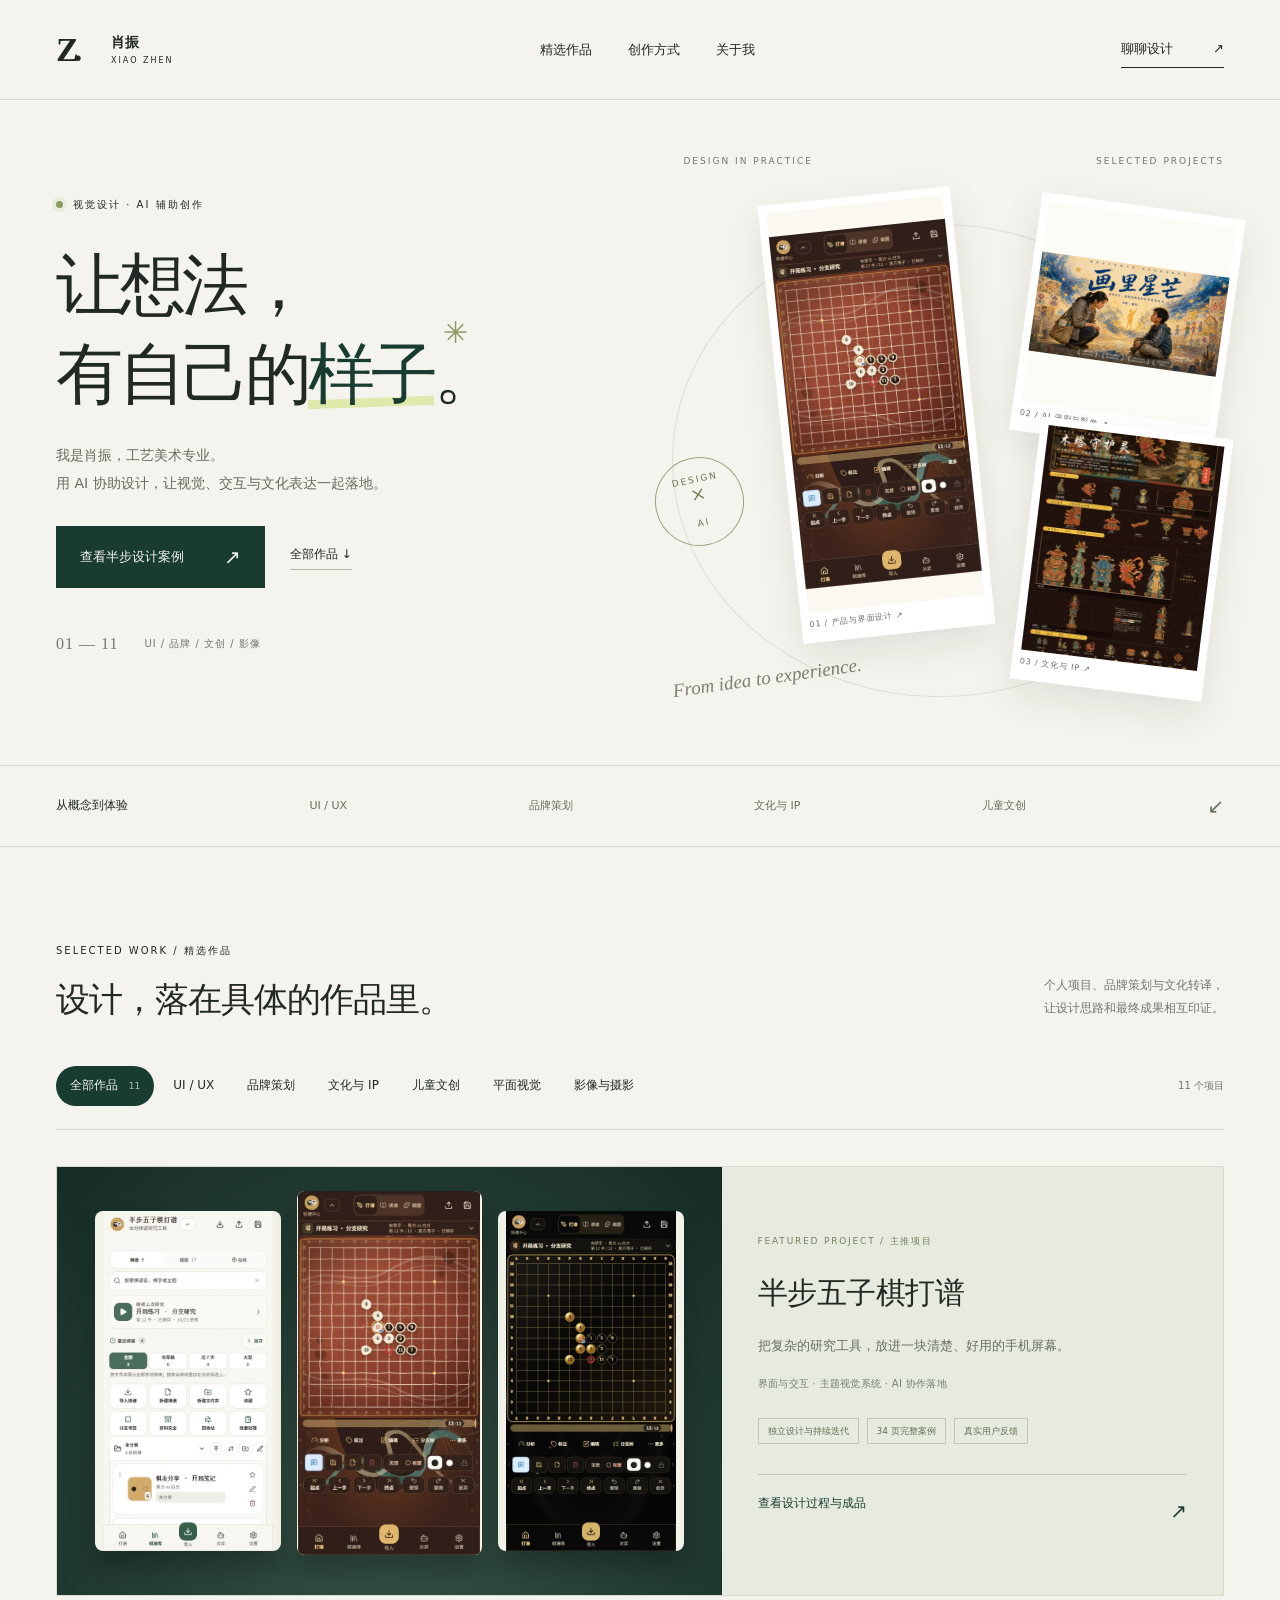
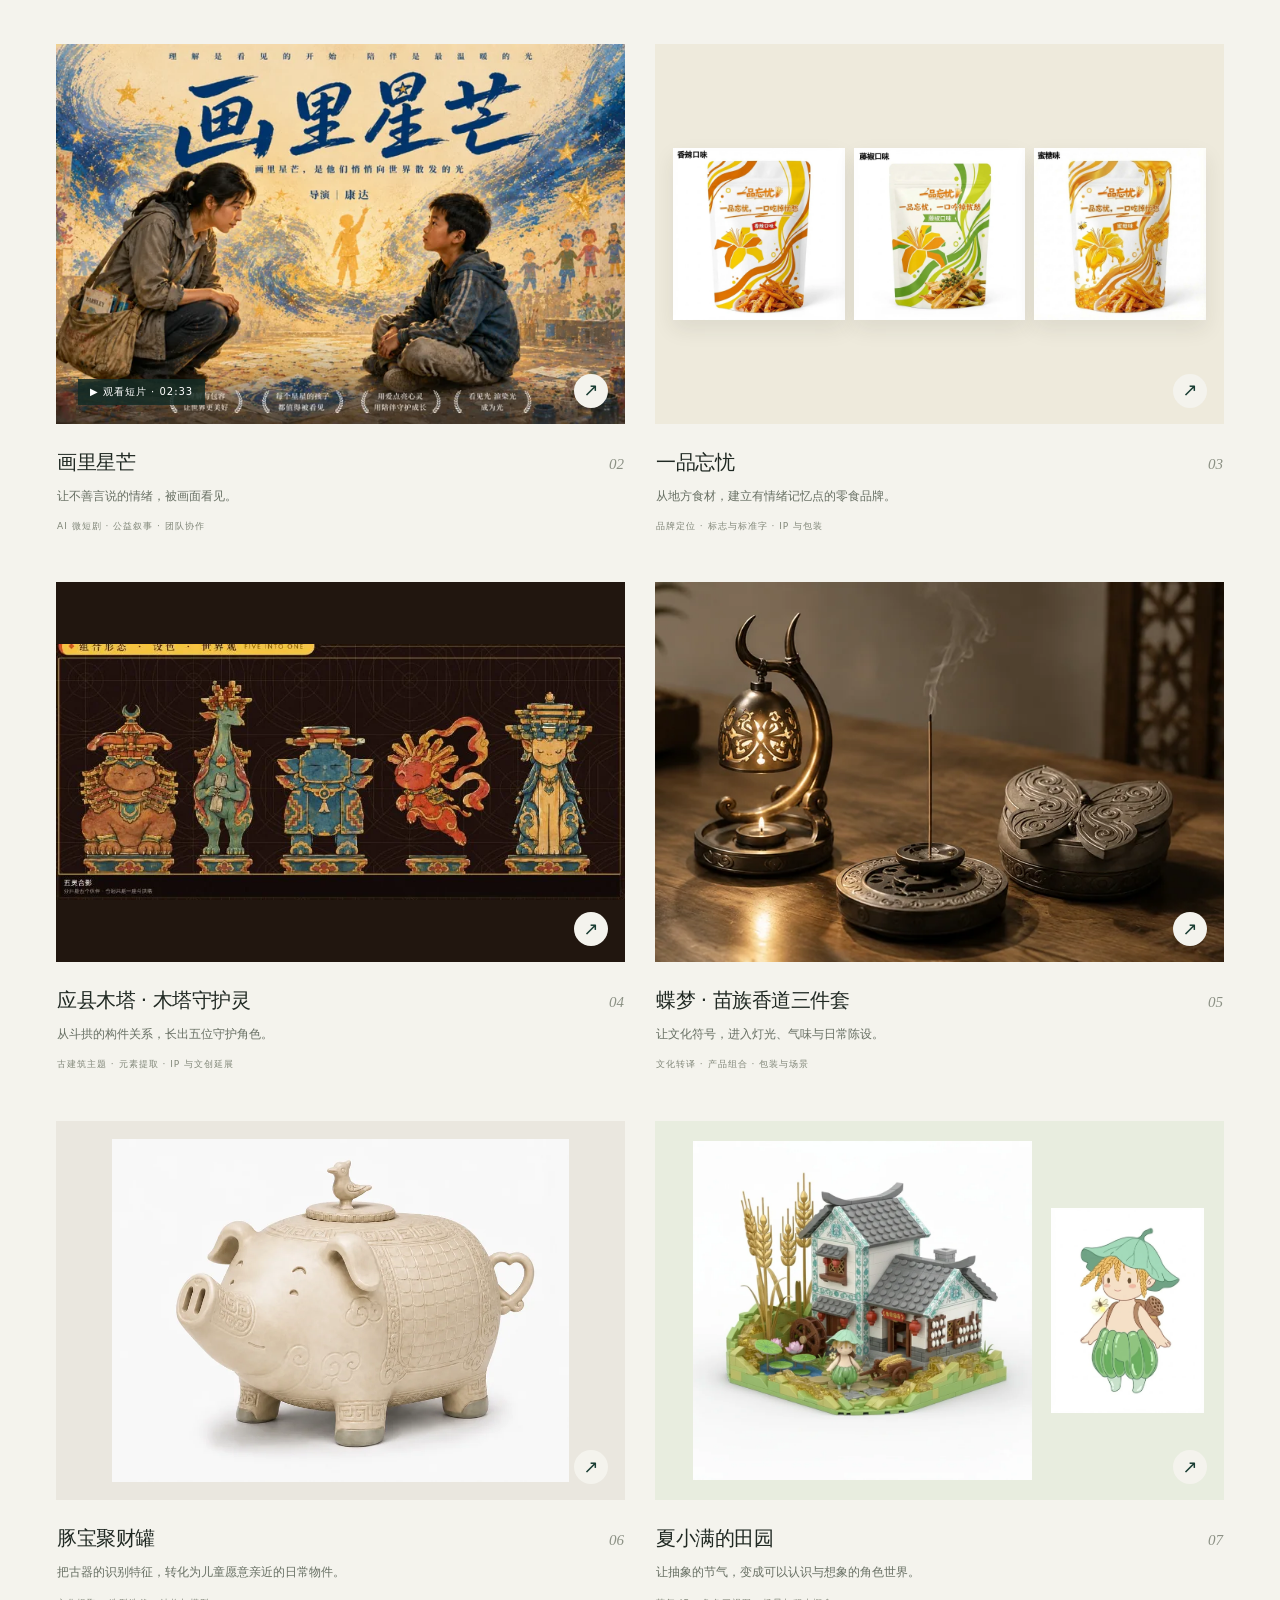
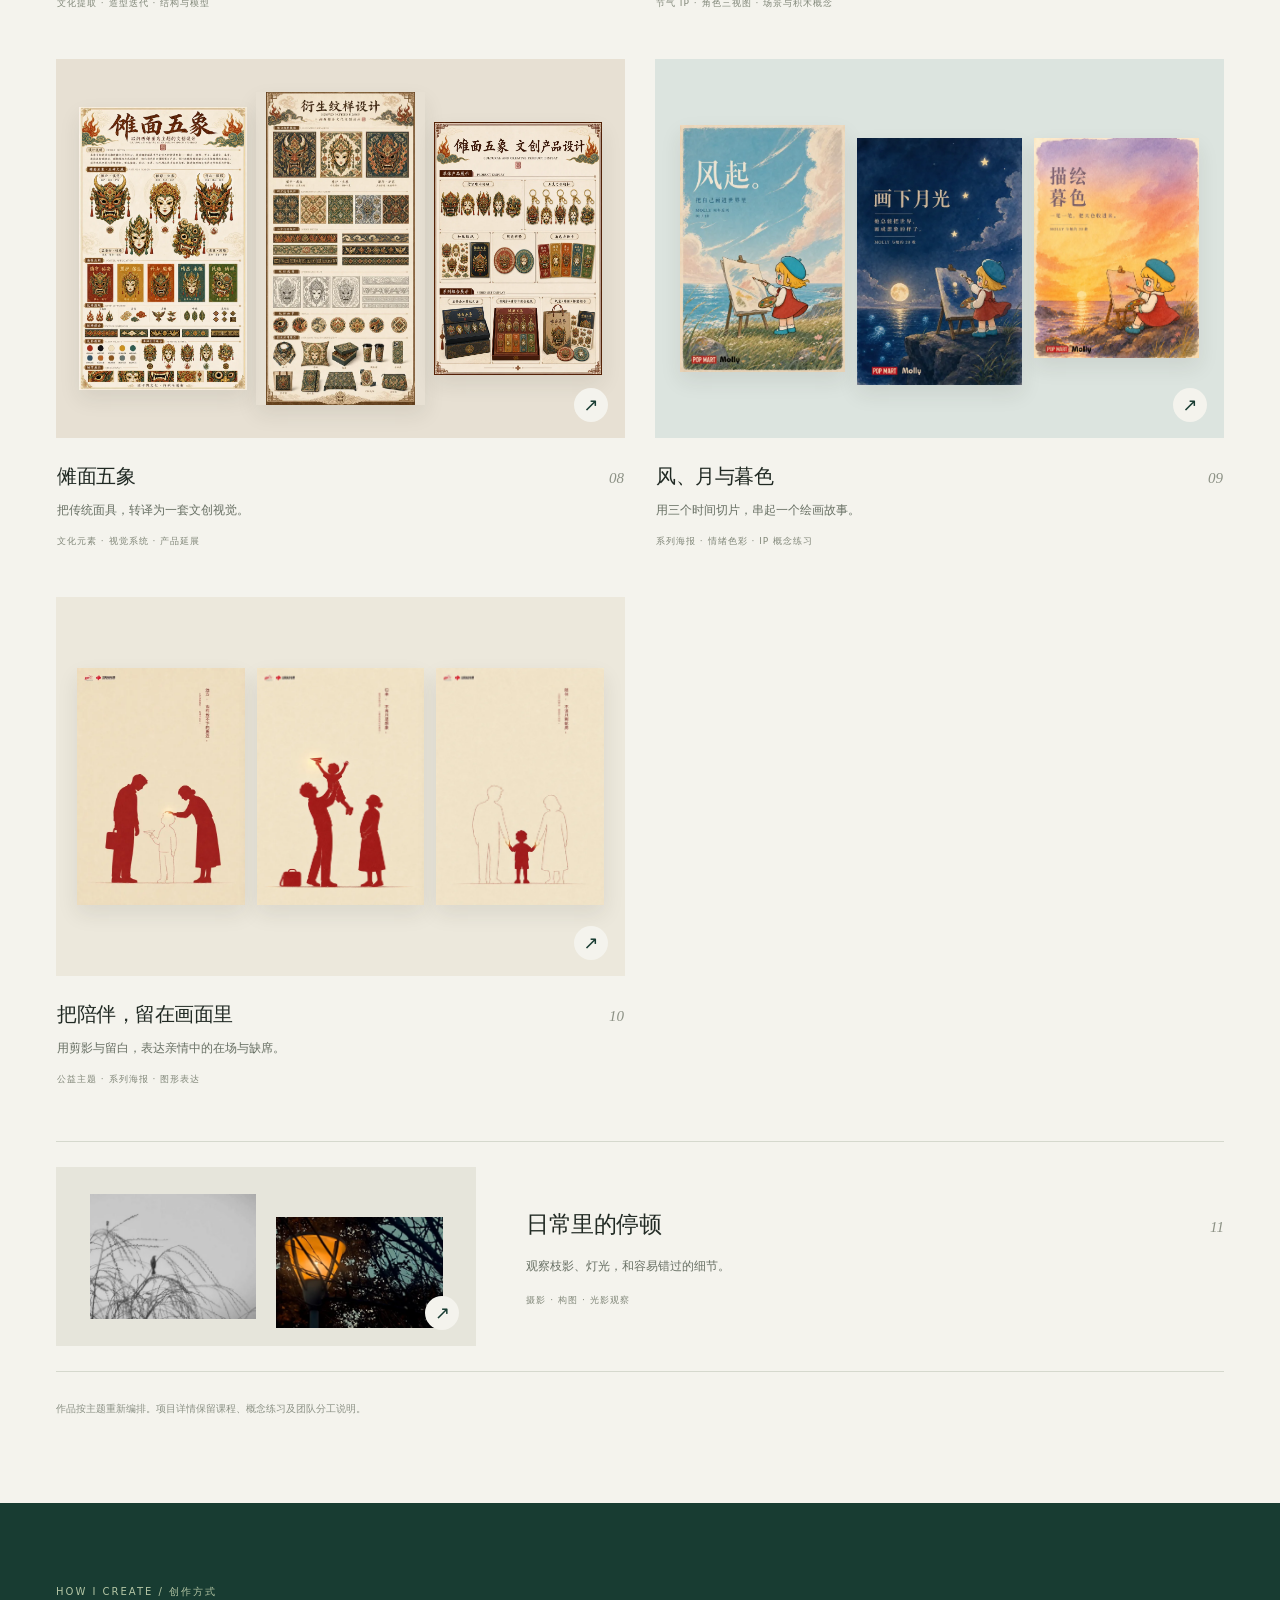
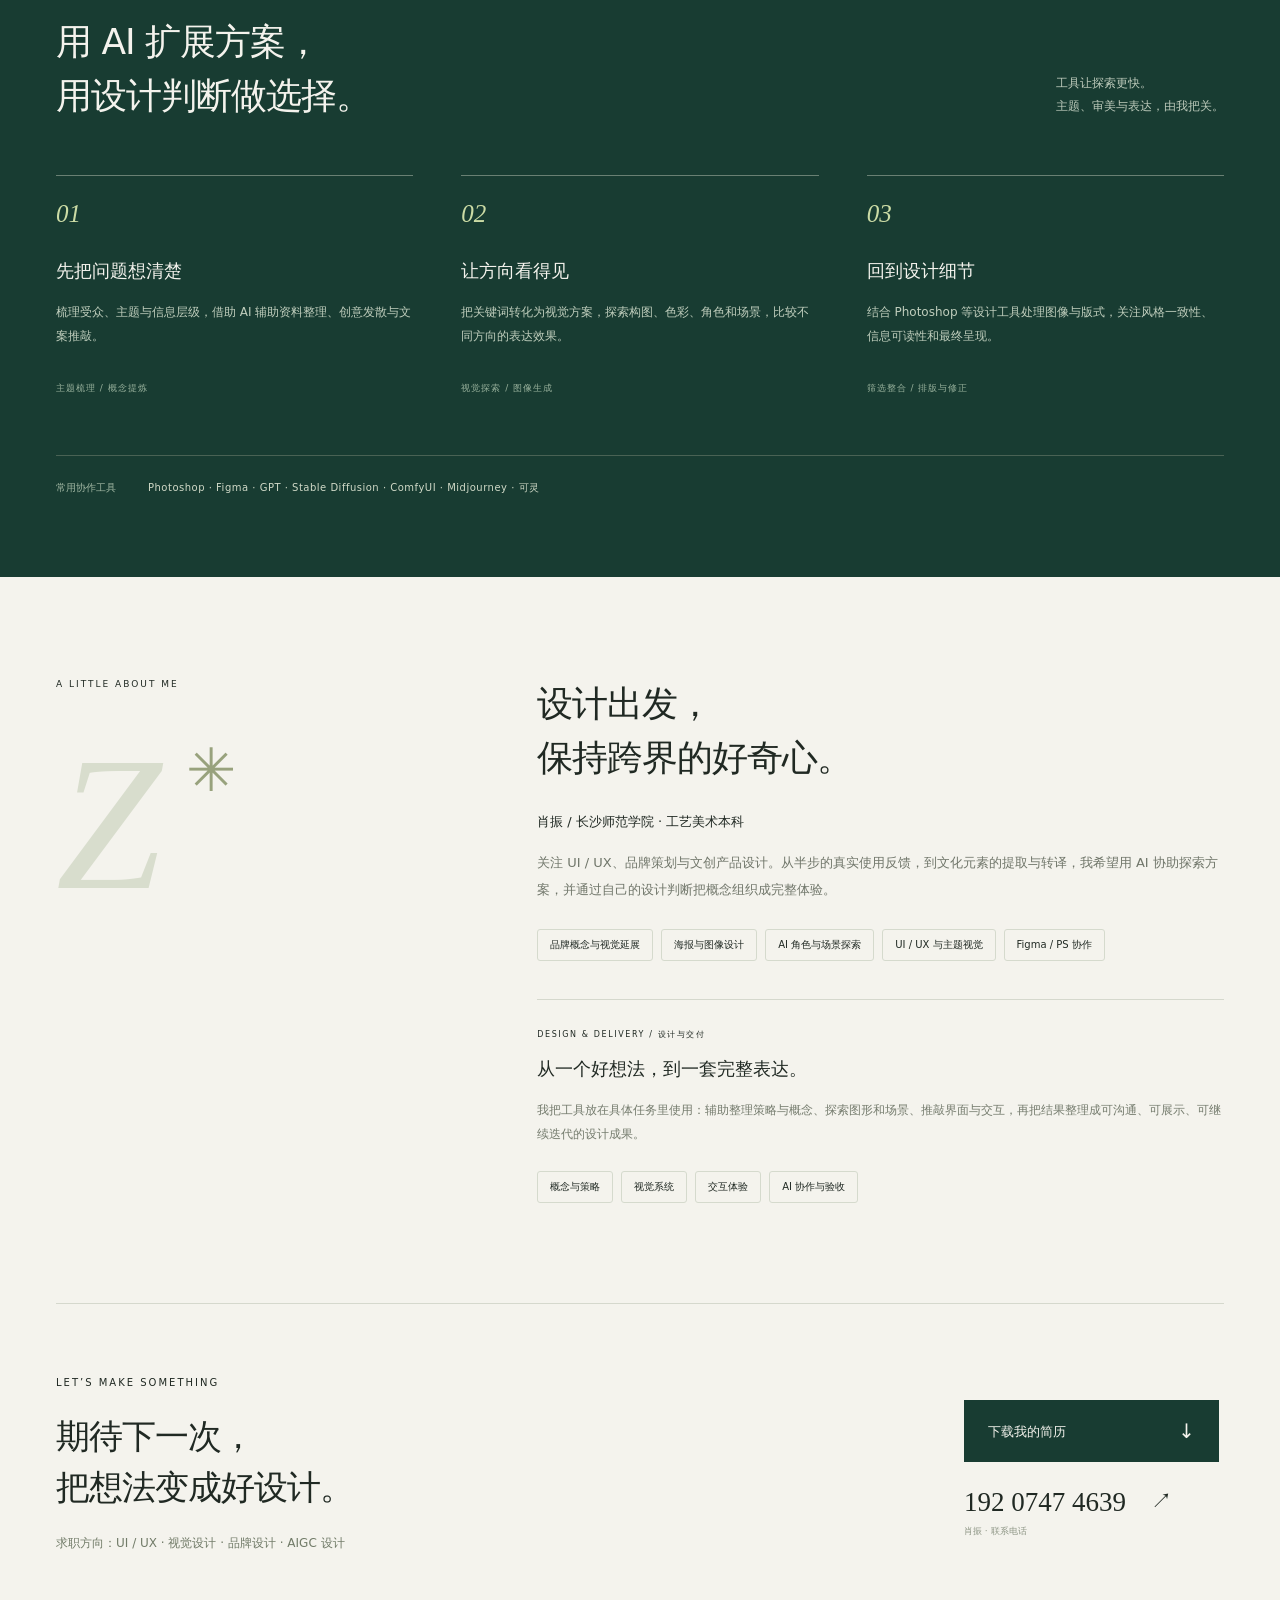
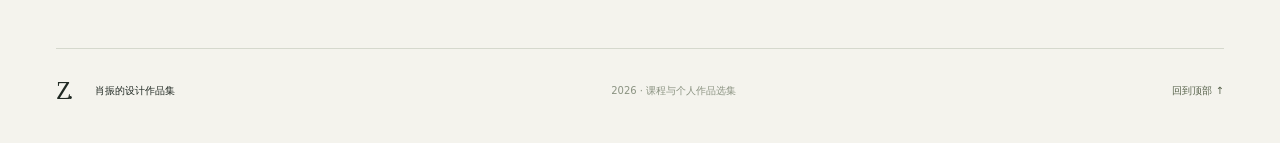
==== commit 391c00e8: "Remove Mid-Autumn toy project from portfolio" ====
--- a/portfolio/index.html
+++ b/portfolio/index.html
@@ -26,14 +26,14 @@
         <h1 id="hero-title">让想法，<br>有自己的<span class="hero-em">样子<span class="spark" aria-hidden="true">✳</span></span>。</h1>
         <p class="hero-intro">我是肖振，工艺美术专业。<br>用 AI 协助设计，让视觉、交互与文化表达一起落地。</p>
         <div class="hero-actions"><button class="button primary" data-project="banbu">查看半步设计案例 <span aria-hidden="true">↗</span></button><a class="hero-secondary" href="#works">全部作品 ↓</a></div>
-        <div class="hero-index"><span>01 — 12</span><span>UI / 品牌 / 文创 / 影像</span></div>
+        <div class="hero-index"><span>01 — 11</span><span>UI / 品牌 / 文创 / 影像</span></div>
       </div>
       <div class="hero-art hero-art-revised" aria-label="主推设计项目预览"><div class="art-caption"><span>DESIGN IN PRACTICE</span><span>SELECTED PROJECTS</span></div><button class="hero-poster poster-main" data-project="banbu" aria-label="查看半步五子棋产品与界面设计"><img src="assets/banbu-suite-dunhuang.webp" alt="半步五子棋的敦煌主题界面" fetchpriority="high"><span>01 / 产品与界面设计 ↗</span></button><button class="hero-poster poster-back" data-project="starlight" aria-label="查看画里星芒 AI 漫剧项目"><img src="assets/a026-sm.webp" alt="画里星芒 AI 漫剧关键画面"><span>02 / AI 漫剧与影像 ↗</span></button><button class="hero-poster poster-front" data-project="yingxian" aria-label="查看应县木塔守护灵"><img src="assets/n004-sm.webp" alt="应县木塔守护灵角色设计展板"><span>03 / 文化与 IP ↗</span></button><span class="art-note">From idea to experience.</span><div class="roundel" aria-hidden="true">DESIGN<br><span>×</span><br>AI</div></div>
     </section>
     <div class="discipline-strip"><div class="wrap"><span>从概念到体验</span><span>UI / UX</span><span>品牌策划</span><span>文化与 IP</span><span>儿童文创</span><span aria-hidden="true">↙</span></div></div>
     <section class="works wrap" id="works" aria-labelledby="works-title">
       <div class="section-heading"><div><p class="eyebrow">SELECTED WORK / 精选作品</p><h2 id="works-title">设计，落在具体的作品里。</h2></div><p>个人项目、品牌策划与文化转译，<br>让设计思路和最终成果相互印证。</p></div>
-      <div class="filter-row"><div class="filters" role="group" aria-label="作品分类"><button class="filter active" data-filter="all" aria-pressed="true">全部作品 <small>12</small></button><button class="filter" data-filter="digital" aria-pressed="false">UI / UX</button><button class="filter" data-filter="brand" aria-pressed="false">品牌策划</button><button class="filter" data-filter="culture" aria-pressed="false">文化与 IP</button><button class="filter" data-filter="children" aria-pressed="false">儿童文创</button><button class="filter" data-filter="graphic" aria-pressed="false">平面视觉</button><button class="filter" data-filter="media" aria-pressed="false">影像与摄影</button></div><span class="result-count" aria-live="polite">12 个项目</span></div>
+      <div class="filter-row"><div class="filters" role="group" aria-label="作品分类"><button class="filter active" data-filter="all" aria-pressed="true">全部作品 <small>11</small></button><button class="filter" data-filter="digital" aria-pressed="false">UI / UX</button><button class="filter" data-filter="brand" aria-pressed="false">品牌策划</button><button class="filter" data-filter="culture" aria-pressed="false">文化与 IP</button><button class="filter" data-filter="children" aria-pressed="false">儿童文创</button><button class="filter" data-filter="graphic" aria-pressed="false">平面视觉</button><button class="filter" data-filter="media" aria-pressed="false">影像与摄影</button></div><span class="result-count" aria-live="polite">11 个项目</span></div>
       <div class="project-grid" id="project-grid"></div>
       <noscript><p>请启用 JavaScript 以浏览项目分类和作品详情。作品图片保存在本页面同目录的 assets 文件夹。</p></noscript>
       <p class="gallery-footnote">作品按主题重新编排。项目详情保留课程、概念练习及团队分工说明。</p>
--- a/portfolio/revision.css
+++ b/portfolio/revision.css
@@ -1,7 +1,7 @@
 /* Portfolio revision: product design, brand systems and cultural projects. */
 .hero-actions{display:flex;align-items:center;gap:25px;flex-wrap:wrap}.hero-secondary{font-size:12px;border-bottom:1px solid #aeb8a1;padding-bottom:4px}.hero-art-revised .poster-main{width:34%;height:440px;left:22%;top:46px}.hero-art-revised .poster-main img{object-fit:contain;background:#faf8f1}.hero-art-revised .poster-back{width:36%;height:240px;top:56px;right:-1%}.hero-art-revised .poster-back img{object-fit:contain;background:#fcfcf7}.hero-art-revised .poster-front{width:34%;height:264px;top:278px;right:1%}.hero-art-revised .poster-front img{object-fit:cover;object-position:center 27%}.hero-art-revised .art-note{left:3%;font-size:19px}.hero-art-revised .roundel{top:308px}
 .filters{gap:5px}.filter{padding-inline:14px}.project-card.featured{grid-column:1/-1;background:#e7ebdf;border:1px solid #d7ddcc}.featured .card-button{display:grid;grid-template-columns:57% 43%;align-items:stretch}.featured .card-visual{aspect-ratio:1.55;background:radial-gradient(ellipse at 50% 80%,#365347,#152c26);padding:32px 38px;gap:16px}.featured .card-visual img{width:calc((100% - 32px)/3);height:93%;max-height:365px;object-fit:contain;box-shadow:0 16px 26px #0004;border-radius:8px;background:#f3f3e9}.featured .card-visual img:nth-child(2){transform:translateY(-8px);height:100%}.featured .card-info{padding:36px;display:flex;flex-direction:column;justify-content:center}.featured-label{font-size:9px;letter-spacing:1.8px;color:#70825c;margin-bottom:21px}.featured .card-title{font-size:30px;line-height:1.5}.featured .card-number{display:none}.featured .card-subtitle{font-size:13px;line-height:2;margin-top:12px;max-width:340px}.featured .card-meta{font-size:10px;letter-spacing:.3px;line-height:1.9;margin-top:15px;color:#718266}.featured-proof{display:flex;gap:8px;flex-wrap:wrap;margin-top:25px}.featured-proof>span{font-size:9px;padding:4px 9px;border:1px solid #bdc9b0;color:#5b7250}.featured-cta{display:flex;justify-content:space-between;margin-top:30px;border-top:1px solid #bfcbb3;padding-top:18px;font-size:12px;color:var(--green)}.featured-cta>span{font-size:20px}.featured .card-visual:after{display:none}.card-button:hover .banbu-phones img:nth-child(2){transform:translateY(-14px)}
-.wide-image{padding:0}.wide-image img{height:100%;width:100%;object-fit:cover;box-shadow:none}.miao{background:#403a2e}.tunbao{background:#eae7df;padding:18px}.tunbao img{object-fit:contain}.moon{background:#f3eddb;padding:20px}.moon img{object-fit:contain}.yipin{background:#eeeadc}.yingxian-cover{padding:27px 0;background:#21160f}.yingxian-cover img{width:100%;height:auto;object-fit:contain;box-shadow:none}.xiaoman-cover{background:#e8eddf;padding:20px;gap:0}.xiaoman-cover img:first-child{width:71%;height:100%;object-fit:contain;box-shadow:none}.xiaoman-cover img:last-of-type{width:29%;height:70%;object-fit:contain;box-shadow:none}.compact .photo-pair{padding:10px 25px}.compact .photo-pair img{max-height:160px;object-fit:contain;max-width:46%}
+.wide-image{padding:0}.wide-image img{height:100%;width:100%;object-fit:cover;box-shadow:none}.miao{background:#403a2e}.tunbao{background:#eae7df;padding:18px}.tunbao img{object-fit:contain}.yipin{background:#eeeadc}.yingxian-cover{padding:27px 0;background:#21160f}.yingxian-cover img{width:100%;height:auto;object-fit:contain;box-shadow:none}.xiaoman-cover{background:#e8eddf;padding:20px;gap:0}.xiaoman-cover img:first-child{width:71%;height:100%;object-fit:contain;box-shadow:none}.xiaoman-cover img:last-of-type{width:29%;height:70%;object-fit:contain;box-shadow:none}.compact .photo-pair{padding:10px 25px}.compact .photo-pair img{max-height:160px;object-fit:contain;max-width:46%}
 .detail-cta{display:flex;align-items:center;gap:20px;margin-bottom:30px;flex-wrap:wrap}.detail-cta .button{font-size:12px;min-height:48px}.detail-cta>span{font-size:10px;color:#839074}.case-stats{display:grid;grid-template-columns:repeat(3,1fr);gap:25px;padding-top:22px}.case-stats>div{display:flex;flex-direction:column}.case-stats strong{font:31px Georgia,serif;color:var(--green)}.case-stats span{font-size:10px;margin-top:7px;color:#7e8c72}.detail-images.phones{padding:24px;background:#e7e9e0;gap:30px}.phones .image-button{background:transparent;max-width:245px;margin-inline:auto;border-radius:7px;overflow:hidden;box-shadow:0 8px 20px #23392817}.phones img{width:100%}.phones figcaption{line-height:1.8}
 @media(max-width:1100px){.hero-art-revised .poster-main{height:376px;left:17%;width:38%;top:49px}.hero-art-revised .poster-back{height:205px;width:39%;top:50px}.hero-art-revised .poster-front{height:230px;top:245px;width:36%}.hero-art-revised .art-note{font-size:16px;left:0}.featured .card-info{padding:25px}.featured .card-title{font-size:24px}.featured .card-visual{aspect-ratio:1.3;padding:25px;gap:12px}.featured .card-visual img{width:calc((100% - 24px)/3)}.featured .card-subtitle{font-size:12px}.featured-proof{margin-top:18px}.featured-cta{margin-top:20px}.filter{padding-inline:11px}}
 @media(max-width:800px){.hero-art-revised .poster-main{height:328px;left:12%;width:42%;top:43px}.hero-art-revised .poster-back{height:175px;width:43%;top:37px}.hero-art-revised .poster-front{height:195px;top:220px;width:40%}.hero-art-revised .art-note{font-size:13px}.hero-actions{gap:16px}.hero-secondary{font-size:10px}.filter{font-size:10px;padding-inline:10px}.featured .card-button{grid-template-columns:52% 48%}.featured .card-visual{padding:23px 17px;gap:9px;aspect-ratio:auto;min-height:325px}.featured .card-visual img{width:calc((100% - 18px)/3);height:auto;max-height:250px}.featured .card-visual img:nth-child(2){height:auto}.featured .card-info{padding:22px}.featured-label{font-size:8px;letter-spacing:1px;margin-bottom:12px}.featured .card-title{font-size:22px}.featured .card-subtitle{font-size:11px;margin-top:8px}.featured .card-meta{font-size:9px;margin-top:10px}.featured-proof>span{font-size:8px;padding:3px 7px}.featured-cta{font-size:10px;margin-top:16px;padding-top:13px}.detail-images.phones{gap:18px;padding:18px}.case-stats strong{font-size:28px}}
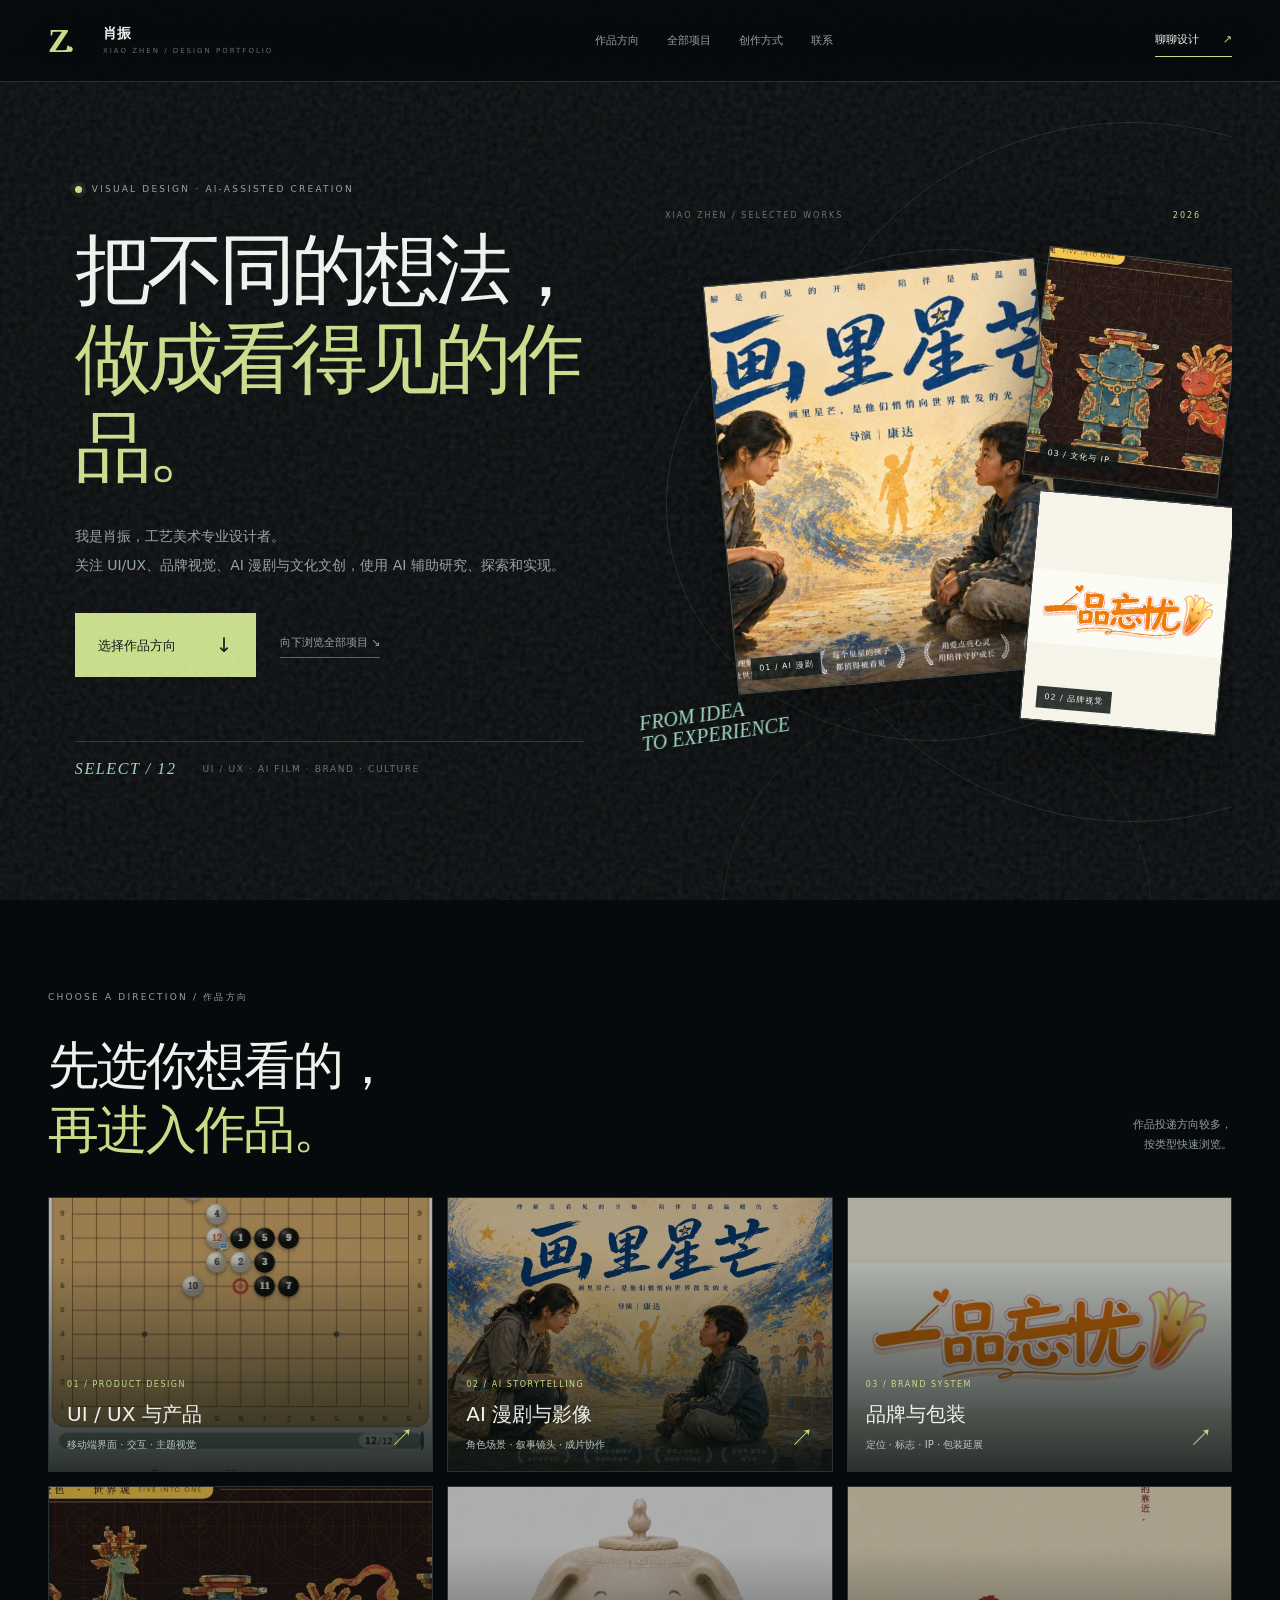
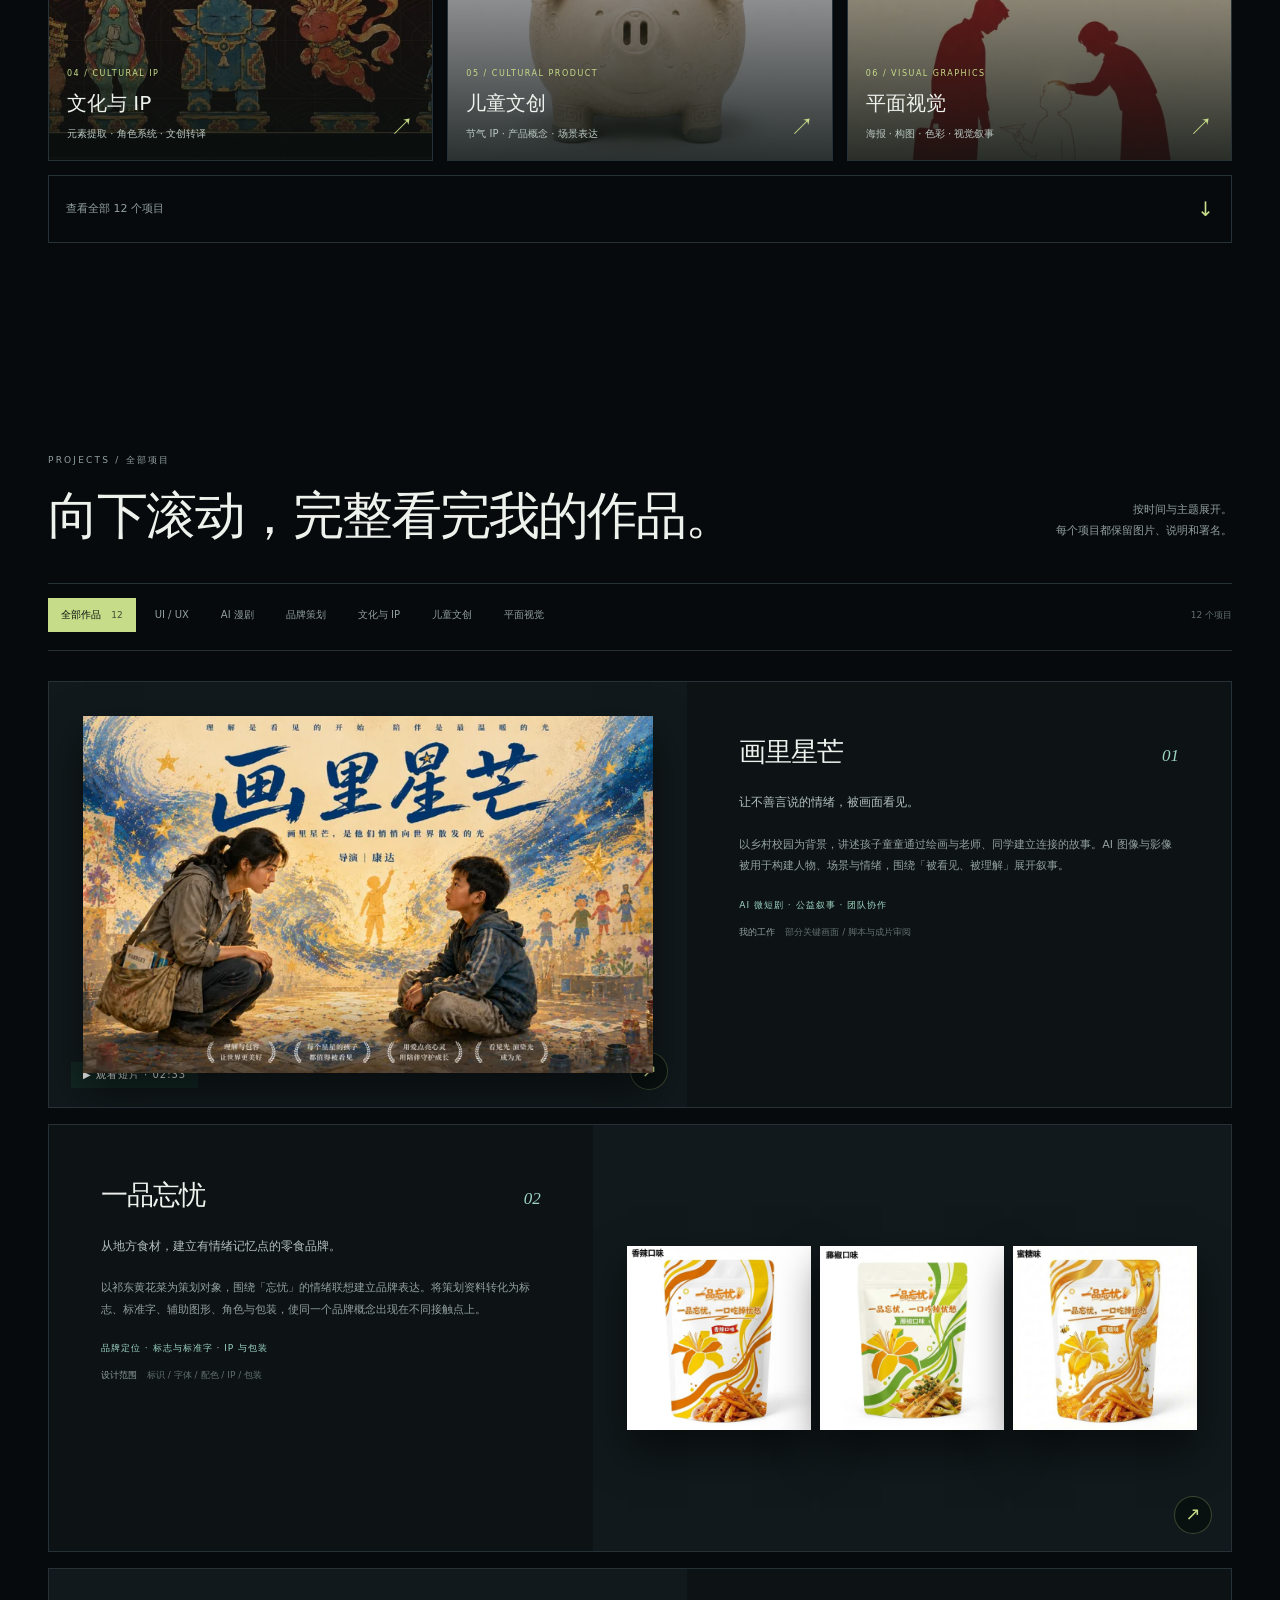
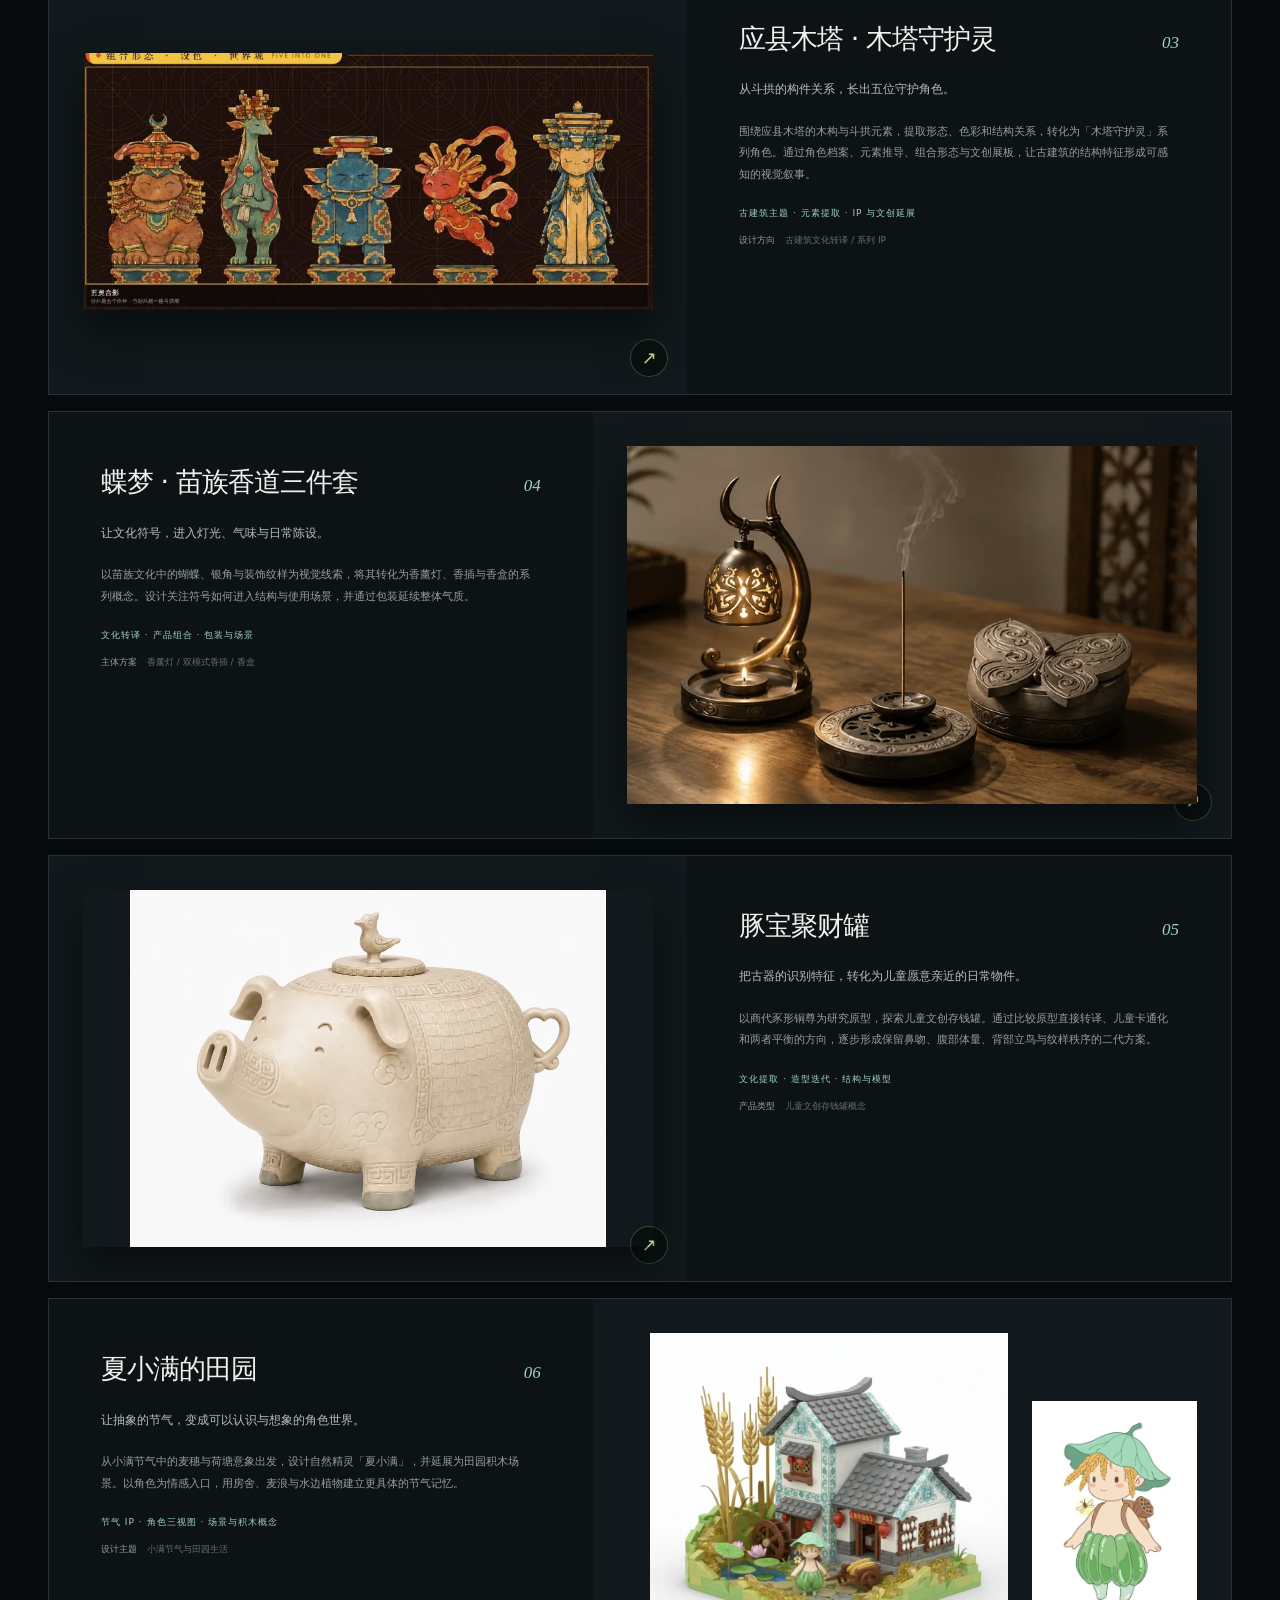
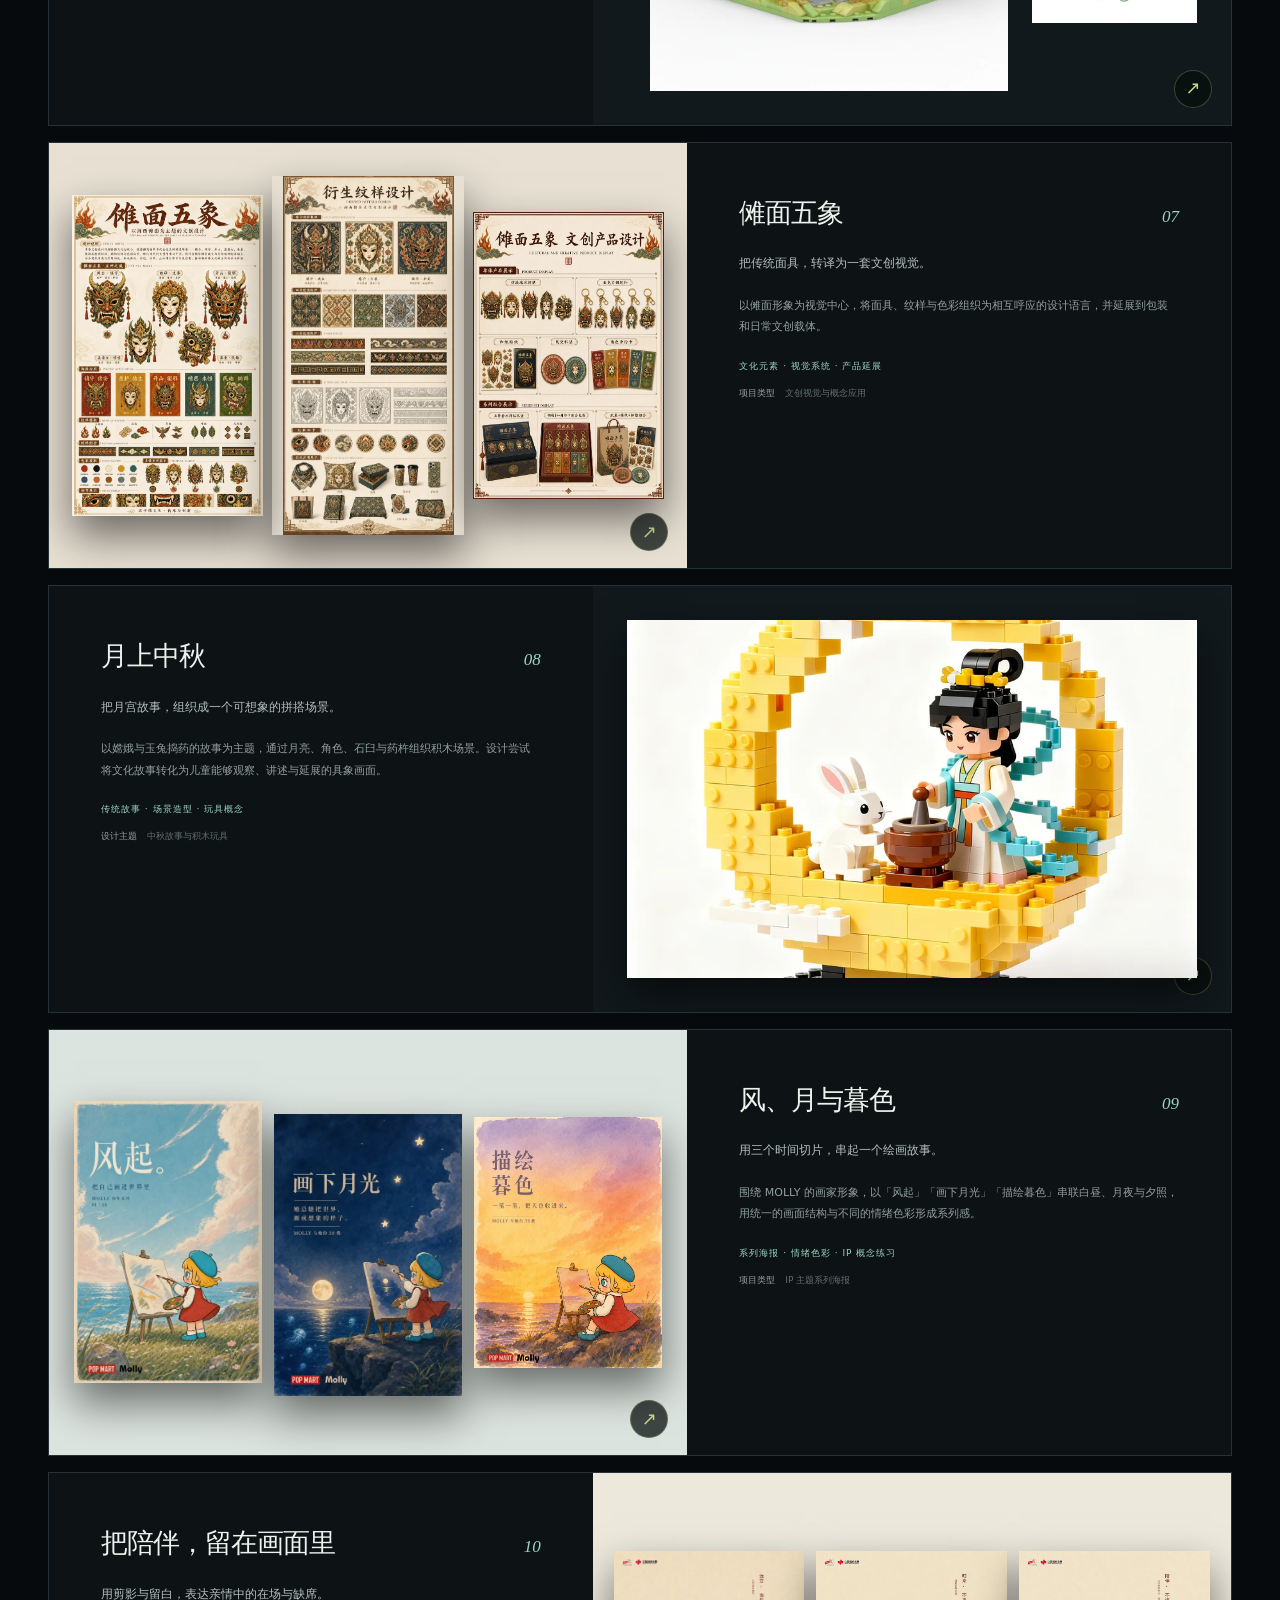
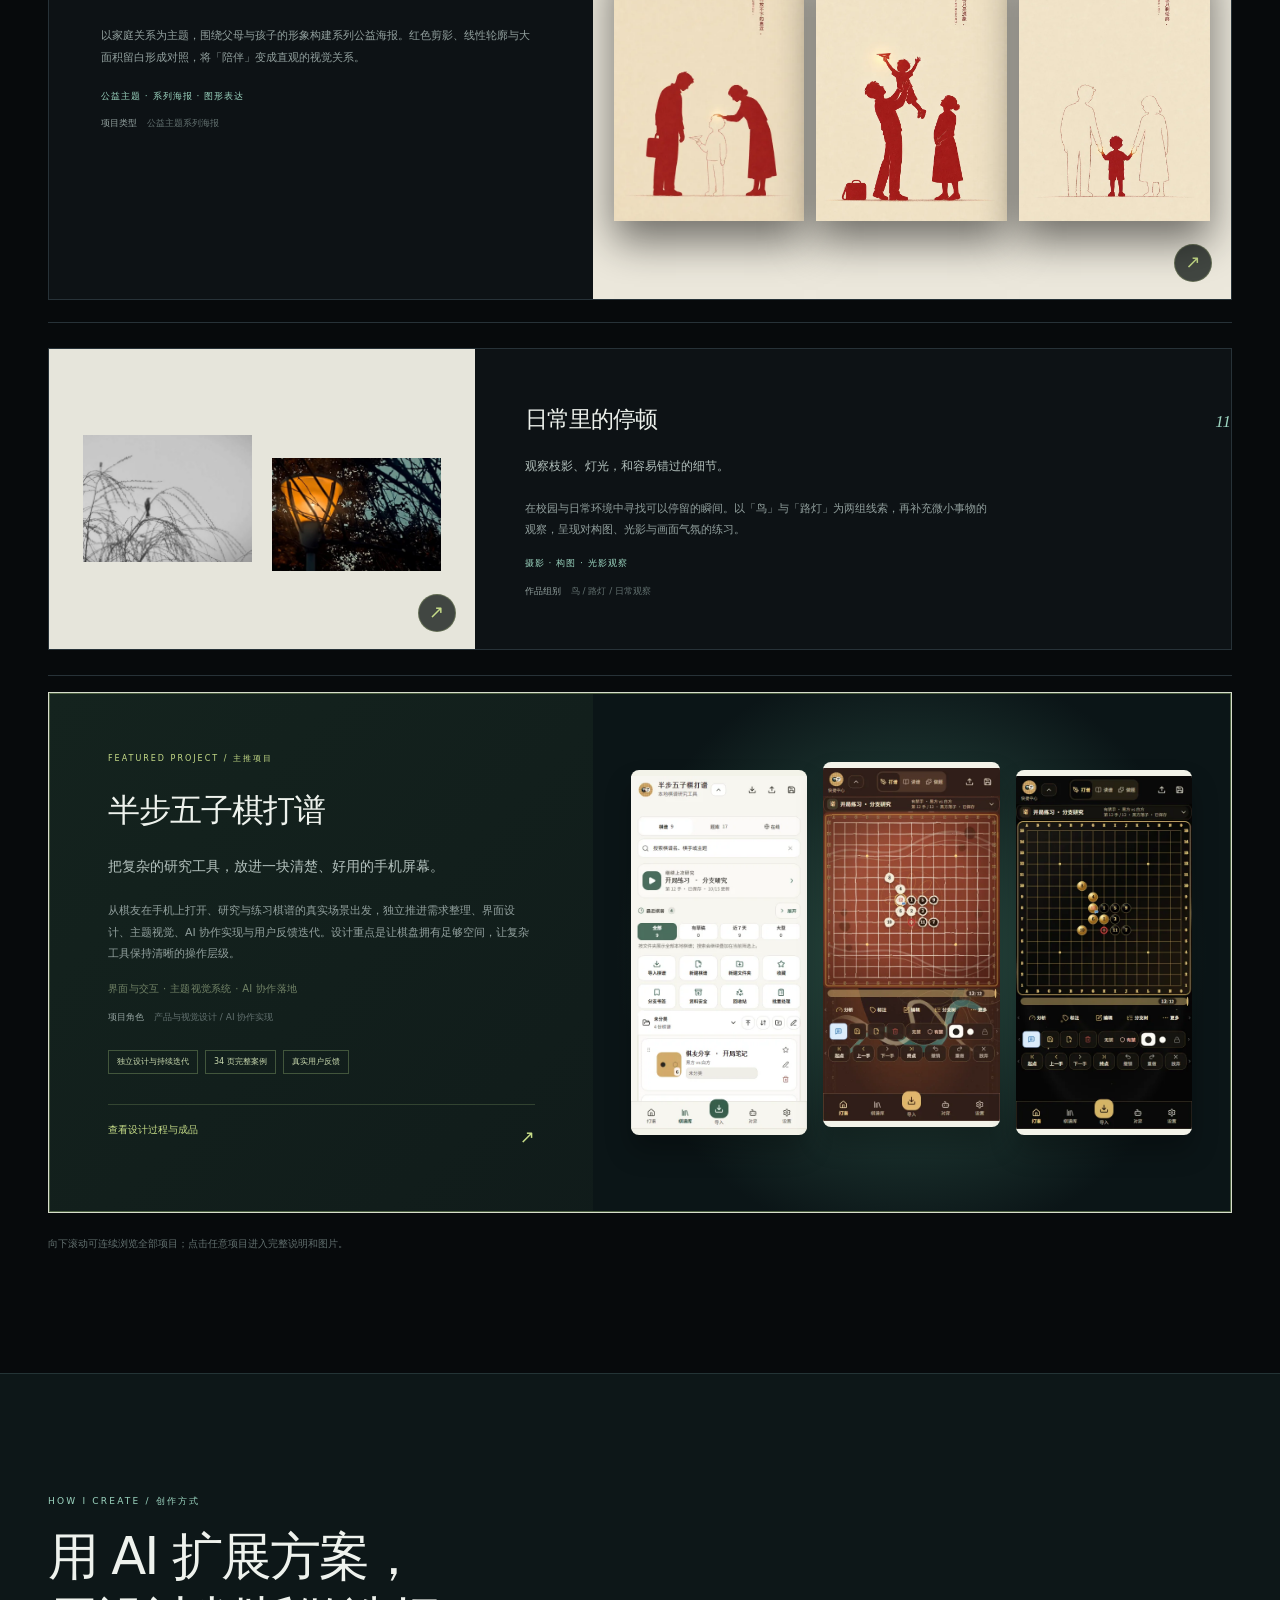
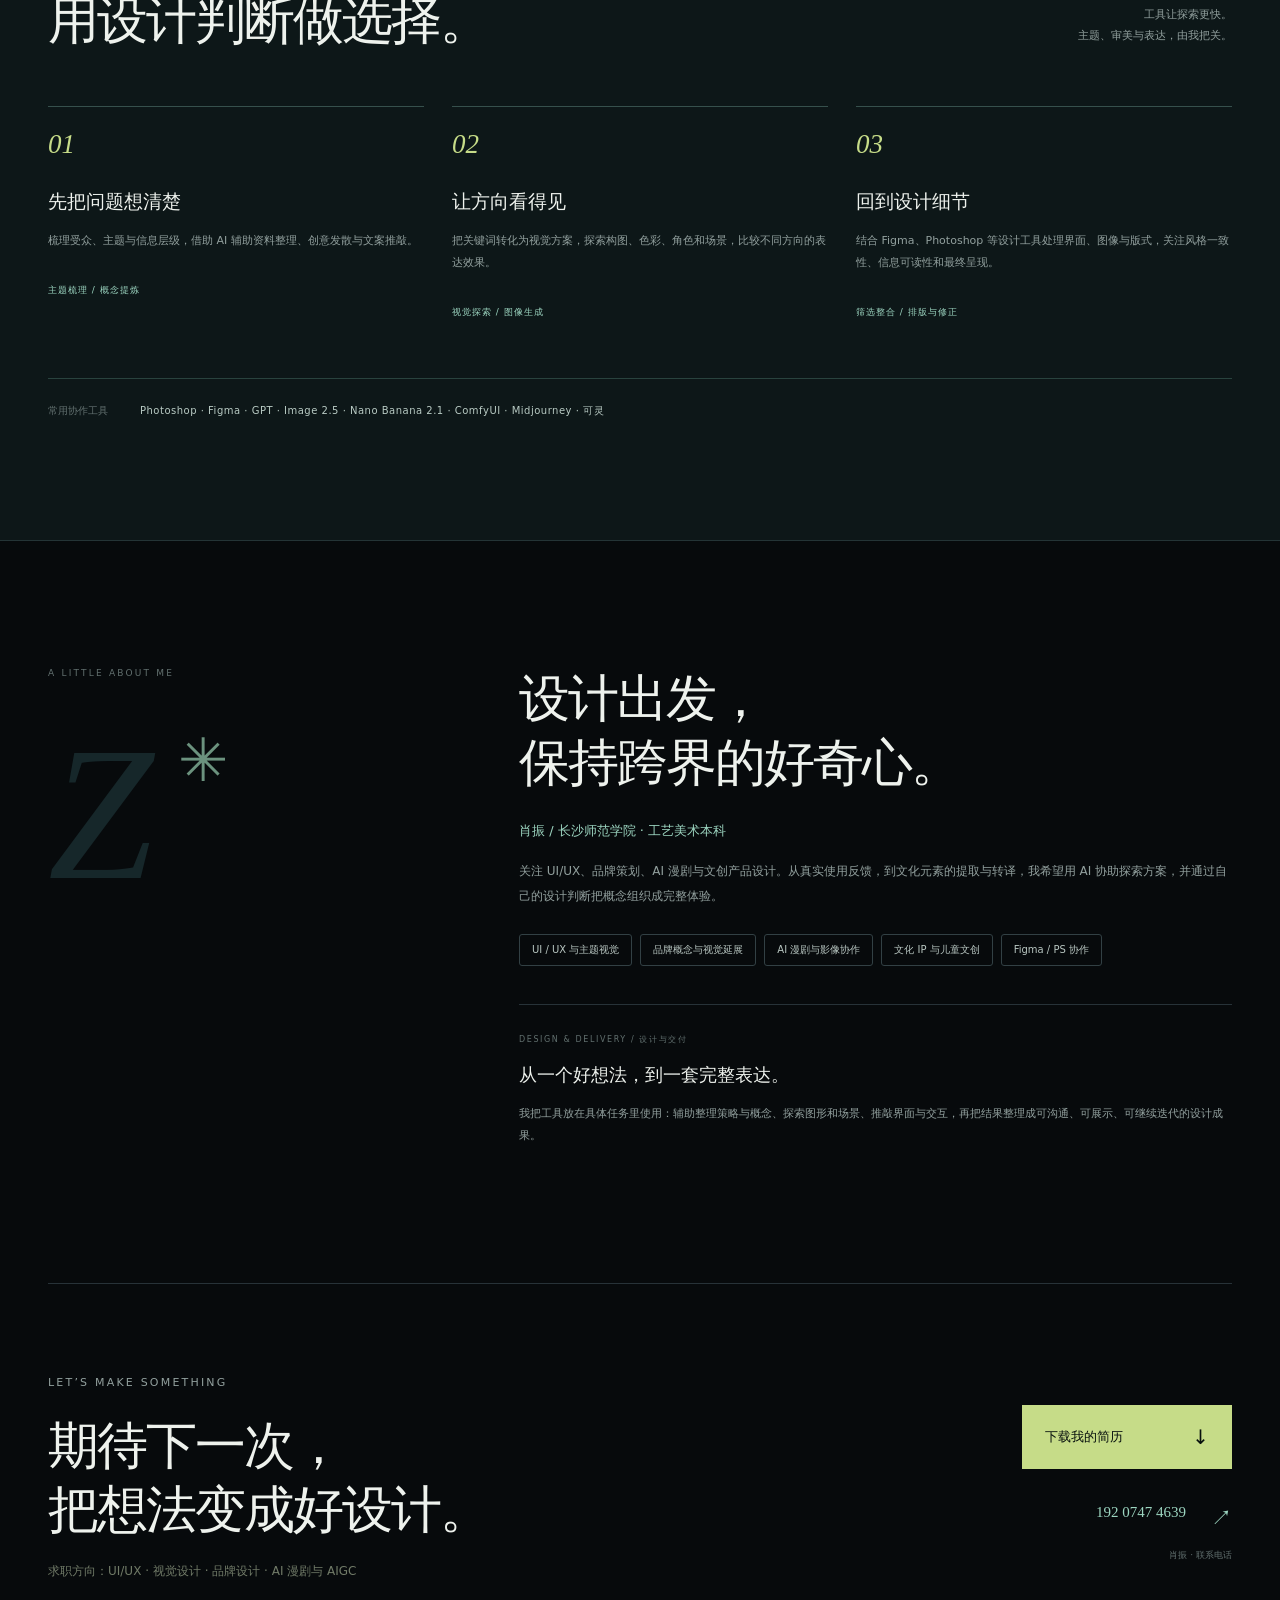
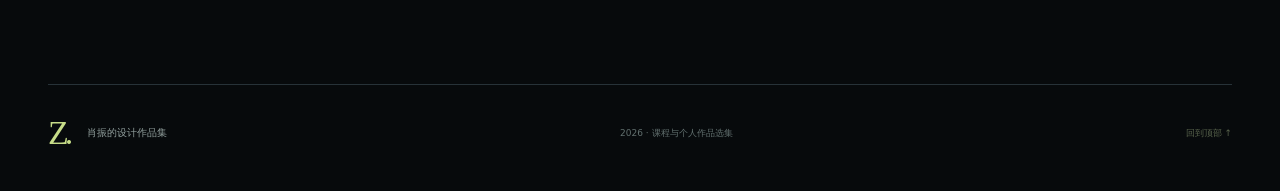
==== commit a7e058ed: "Publish Xiaozhen portfolio" ====
--- a/portfolio/index.html
+++ b/portfolio/index.html
@@ -3,52 +3,74 @@
 <head>
   <meta charset="UTF-8">
   <meta name="viewport" content="width=device-width, initial-scale=1">
-  <meta name="theme-color" content="#f4f3ed">
-  <meta name="description" content="肖振的设计作品集：半步五子棋 UI/UX、品牌策划、文化 IP 与儿童文创。以设计判断驱动 AI 辅助创作。">
-  <title>肖振 · 视觉设计与 AI 创作</title>
+  <meta name="theme-color" content="#080b0d">
+  <meta name="description" content="肖振的设计作品集：UI/UX、AI 漫剧、品牌视觉、文化 IP、儿童文创与摄影。">
+  <title>肖振 · 设计作品集</title>
   <link rel="icon" href="assets/favicon.svg" type="image/svg+xml">
   <link rel="stylesheet" href="style.css">
   <link rel="stylesheet" href="revision.css">
+  <link rel="stylesheet" href="immersive.css">
   <script src="media.js" defer></script>
   <script src="projects.js" defer></script>
   <script src="app.js" defer></script>
 </head>
 <body>
   <a class="skip-link" href="#works">跳至作品</a>
+  <div class="site-noise" aria-hidden="true"></div>
   <header class="site-header">
-    <a class="wordmark" href="#home" aria-label="肖振作品集首页"><span class="mark" aria-hidden="true">Z.</span><span>肖振<span class="wordmark-en">XIAO ZHEN</span></span></a>
-    <nav aria-label="主导航"><a href="#works">精选作品</a><a href="#approach">创作方式</a><a href="#about">关于我</a></nav>
+    <a class="wordmark" href="#home" aria-label="肖振作品集首页"><span class="mark" aria-hidden="true">Z.</span><span>肖振<span class="wordmark-en">XIAO ZHEN / DESIGN PORTFOLIO</span></span></a>
+    <nav aria-label="主导航"><a href="#categories">作品方向</a><a href="#works">全部项目</a><a href="#approach">创作方式</a><a href="#contact">联系</a></nav>
     <a class="header-contact" href="#contact">聊聊设计 <span aria-hidden="true">↗</span></a>
   </header>
+
   <main id="home">
-    <section class="hero wrap" aria-labelledby="hero-title">
-      <div class="hero-copy"><p class="eyebrow"><span class="status-dot"></span>视觉设计 · AI 辅助创作</p>
-        <h1 id="hero-title">让想法，<br>有自己的<span class="hero-em">样子<span class="spark" aria-hidden="true">✳</span></span>。</h1>
-        <p class="hero-intro">我是肖振，工艺美术专业。<br>用 AI 协助设计，让视觉、交互与文化表达一起落地。</p>
-        <div class="hero-actions"><button class="button primary" data-project="banbu">查看半步设计案例 <span aria-hidden="true">↗</span></button><a class="hero-secondary" href="#works">全部作品 ↓</a></div>
-        <div class="hero-index"><span>01 — 11</span><span>UI / 品牌 / 文创 / 影像</span></div>
+    <section class="immersive-hero" aria-labelledby="hero-title">
+      <div class="hero-orbit orbit-one" aria-hidden="true"></div><div class="hero-orbit orbit-two" aria-hidden="true"></div>
+      <div class="hero-copy">
+        <p class="eyebrow"><span class="status-dot"></span>VISUAL DESIGN · AI-ASSISTED CREATION</p>
+        <h1 id="hero-title">把不同的想法，<br><em>做成看得见的作品。</em></h1>
+        <p class="hero-intro">我是肖振，工艺美术专业设计者。<br>关注 UI/UX、品牌视觉、AI 漫剧与文化文创，使用 AI 辅助研究、探索和实现。</p>
+        <div class="hero-actions"><a class="button primary" href="#categories">选择作品方向 <span aria-hidden="true">↓</span></a><a class="hero-secondary" href="#works">向下浏览全部项目 <span aria-hidden="true">↘</span></a></div>
+        <div class="hero-index"><span>SELECT / 12</span><span>UI / UX · AI FILM · BRAND · CULTURE</span></div>
       </div>
-      <div class="hero-art hero-art-revised" aria-label="主推设计项目预览"><div class="art-caption"><span>DESIGN IN PRACTICE</span><span>SELECTED PROJECTS</span></div><button class="hero-poster poster-main" data-project="banbu" aria-label="查看半步五子棋产品与界面设计"><img src="assets/banbu-suite-dunhuang.webp" alt="半步五子棋的敦煌主题界面" fetchpriority="high"><span>01 / 产品与界面设计 ↗</span></button><button class="hero-poster poster-back" data-project="starlight" aria-label="查看画里星芒 AI 漫剧项目"><img src="assets/a026-sm.webp" alt="画里星芒 AI 漫剧关键画面"><span>02 / AI 漫剧与影像 ↗</span></button><button class="hero-poster poster-front" data-project="yingxian" aria-label="查看应县木塔守护灵"><img src="assets/n004-sm.webp" alt="应县木塔守护灵角色设计展板"><span>03 / 文化与 IP ↗</span></button><span class="art-note">From idea to experience.</span><div class="roundel" aria-hidden="true">DESIGN<br><span>×</span><br>AI</div></div>
+      <div class="hero-stage" aria-label="作品类型预览">
+        <div class="hero-stage-label">XIAO ZHEN / SELECTED WORKS <span>2026</span></div>
+        <div class="hero-stage-main"><img src="assets/a026.webp" alt="画里星芒 AI 漫剧关键画面" fetchpriority="high"><span class="stage-tag">01 / AI 漫剧</span></div>
+        <div class="hero-stage-side"><img src="assets/yingxian-cover.webp" alt="应县木塔守护灵角色设计"><span>03 / 文化与 IP</span></div>
+        <div class="hero-stage-bottom"><img src="assets/yipin-logo.webp" alt="一品忘忧品牌 Logo"><span>02 / 品牌视觉</span></div>
+        <span class="hero-stage-note">FROM IDEA<br>TO EXPERIENCE</span>
+      </div>
     </section>
-    <div class="discipline-strip"><div class="wrap"><span>从概念到体验</span><span>UI / UX</span><span>品牌策划</span><span>文化与 IP</span><span>儿童文创</span><span aria-hidden="true">↙</span></div></div>
+
+    <section class="category-portal wrap" id="categories" aria-labelledby="categories-title">
+      <div class="portal-heading"><div><p class="eyebrow">CHOOSE A DIRECTION / 作品方向</p><h2 id="categories-title">先选你想看的，<br><em>再进入作品。</em></h2></div><p>作品投递方向较多，<br>按类型快速浏览。</p></div>
+      <div class="category-grid">
+        <button class="category-card category-digital" data-filter="digital" aria-label="浏览 UI/UX 与产品设计作品"><span class="category-image"><img src="assets/banbu-record-sm.webp" alt="移动端 UI/UX 界面"></span><span class="category-copy"><span class="category-kicker">01 / PRODUCT DESIGN</span><strong>UI / UX 与产品</strong><small>移动端界面 · 交互 · 主题视觉</small><i aria-hidden="true">↗</i></span></button>
+        <button class="category-card category-media" data-filter="media" aria-label="浏览 AI 漫剧与影像作品"><span class="category-image"><img src="assets/a026-sm.webp" alt="AI 漫剧画里星芒关键画面"></span><span class="category-copy"><span class="category-kicker">02 / AI STORYTELLING</span><strong>AI 漫剧与影像</strong><small>角色场景 · 叙事镜头 · 成片协作</small><i aria-hidden="true">↗</i></span></button>
+        <button class="category-card category-brand" data-filter="brand" aria-label="浏览品牌视觉与包装作品"><span class="category-image"><img src="assets/yipin-logo-sm.webp" alt="一品忘忧品牌 Logo"></span><span class="category-copy"><span class="category-kicker">03 / BRAND SYSTEM</span><strong>品牌与包装</strong><small>定位 · 标志 · IP · 包装延展</small><i aria-hidden="true">↗</i></span></button>
+        <button class="category-card category-culture" data-filter="culture" aria-label="浏览文化 IP 作品"><span class="category-image"><img src="assets/yingxian-cover-sm.webp" alt="应县木塔守护灵文化 IP"></span><span class="category-copy"><span class="category-kicker">04 / CULTURAL IP</span><strong>文化与 IP</strong><small>元素提取 · 角色系统 · 文创转译</small><i aria-hidden="true">↗</i></span></button>
+        <button class="category-card category-children" data-filter="children" aria-label="浏览儿童文创作品"><span class="category-image"><img src="assets/n174-sm.webp" alt="豚宝聚财罐儿童文创设计"></span><span class="category-copy"><span class="category-kicker">05 / CULTURAL PRODUCT</span><strong>儿童文创</strong><small>节气 IP · 产品概念 · 场景表达</small><i aria-hidden="true">↗</i></span></button>
+        <button class="category-card category-graphic" data-filter="graphic" aria-label="浏览平面视觉作品"><span class="category-image"><img src="assets/r02-sm.webp" alt="平面视觉系列海报"></span><span class="category-copy"><span class="category-kicker">06 / VISUAL GRAPHICS</span><strong>平面视觉</strong><small>海报 · 构图 · 色彩 · 视觉叙事</small><i aria-hidden="true">↗</i></span></button>
+      </div>
+      <button class="portal-all" data-filter="all">查看全部 12 个项目 <span aria-hidden="true">↓</span></button>
+    </section>
+
     <section class="works wrap" id="works" aria-labelledby="works-title">
-      <div class="section-heading"><div><p class="eyebrow">SELECTED WORK / 精选作品</p><h2 id="works-title">设计，落在具体的作品里。</h2></div><p>个人项目、品牌策划与文化转译，<br>让设计思路和最终成果相互印证。</p></div>
-      <div class="filter-row"><div class="filters" role="group" aria-label="作品分类"><button class="filter active" data-filter="all" aria-pressed="true">全部作品 <small>11</small></button><button class="filter" data-filter="digital" aria-pressed="false">UI / UX</button><button class="filter" data-filter="brand" aria-pressed="false">品牌策划</button><button class="filter" data-filter="culture" aria-pressed="false">文化与 IP</button><button class="filter" data-filter="children" aria-pressed="false">儿童文创</button><button class="filter" data-filter="graphic" aria-pressed="false">平面视觉</button><button class="filter" data-filter="media" aria-pressed="false">影像与摄影</button></div><span class="result-count" aria-live="polite">11 个项目</span></div>
+      <div class="section-heading"><div><p class="eyebrow">PROJECTS / 全部项目</p><h2 id="works-title">向下滚动，完整看完我的作品。</h2></div><p>按时间与主题展开。<br>每个项目都保留图片、说明和署名。</p></div>
+      <div class="filter-row"><div class="filters" role="group" aria-label="作品分类"><button class="filter active" data-filter="all" aria-pressed="true">全部作品 <small>12</small></button><button class="filter" data-filter="digital" aria-pressed="false">UI / UX</button><button class="filter" data-filter="media" aria-pressed="false">AI 漫剧</button><button class="filter" data-filter="brand" aria-pressed="false">品牌策划</button><button class="filter" data-filter="culture" aria-pressed="false">文化与 IP</button><button class="filter" data-filter="children" aria-pressed="false">儿童文创</button><button class="filter" data-filter="graphic" aria-pressed="false">平面视觉</button></div><span class="result-count" aria-live="polite">12 个项目</span></div>
       <div class="project-grid" id="project-grid"></div>
       <noscript><p>请启用 JavaScript 以浏览项目分类和作品详情。作品图片保存在本页面同目录的 assets 文件夹。</p></noscript>
-      <p class="gallery-footnote">作品按主题重新编排。项目详情保留课程、概念练习及团队分工说明。</p>
+      <p class="gallery-footnote">向下滚动可连续浏览全部项目；点击任意项目进入完整说明和图片。</p>
     </section>
+
     <section class="approach" id="approach" aria-labelledby="approach-title"><div class="wrap">
       <div class="section-heading"><div><p class="eyebrow">HOW I CREATE / 创作方式</p><h2 id="approach-title">用 AI 扩展方案，<br>用设计判断做选择。</h2></div><p>工具让探索更快。<br>主题、审美与表达，由我把关。</p></div>
-      <div class="process-grid"><article><span class="step-number">01</span><h3>先把问题想清楚</h3><p>梳理受众、主题与信息层级，借助 AI 辅助资料整理、创意发散与文案推敲。</p><span>主题梳理 / 概念提炼</span></article><article><span class="step-number">02</span><h3>让方向看得见</h3><p>把关键词转化为视觉方案，探索构图、色彩、角色和场景，比较不同方向的表达效果。</p><span>视觉探索 / 图像生成</span></article><article><span class="step-number">03</span><h3>回到设计细节</h3><p>结合 Photoshop 等设计工具处理图像与版式，关注风格一致性、信息可读性和最终呈现。</p><span>筛选整合 / 排版与修正</span></article></div>
-      <div class="tools-line"><span>常用协作工具</span><p>Photoshop · Figma · GPT · Stable Diffusion · ComfyUI · Midjourney · 可灵</p></div>
+      <div class="process-grid"><article><span class="step-number">01</span><h3>先把问题想清楚</h3><p>梳理受众、主题与信息层级，借助 AI 辅助资料整理、创意发散与文案推敲。</p><span>主题梳理 / 概念提炼</span></article><article><span class="step-number">02</span><h3>让方向看得见</h3><p>把关键词转化为视觉方案，探索构图、色彩、角色和场景，比较不同方向的表达效果。</p><span>视觉探索 / 图像生成</span></article><article><span class="step-number">03</span><h3>回到设计细节</h3><p>结合 Figma、Photoshop 等设计工具处理界面、图像与版式，关注风格一致性、信息可读性和最终呈现。</p><span>筛选整合 / 排版与修正</span></article></div>
+      <div class="tools-line"><span>常用协作工具</span><p>Photoshop · Figma · GPT · Image 2.5 · Nano Banana 2.1 · ComfyUI · Midjourney · 可灵</p></div>
     </div></section>
-    <section class="about wrap" id="about" aria-labelledby="about-title">
-      <div class="about-label"><p class="eyebrow">A LITTLE ABOUT ME</p><span class="big-z" aria-hidden="true">Z<span>✳</span></span></div>
-      <div class="about-main"><h2 id="about-title">设计出发，<br>保持跨界的好奇心。</h2><p class="about-lead">肖振 / 长沙师范学院 · 工艺美术本科</p><p>关注 UI / UX、品牌策划与文创产品设计。从半步的真实使用反馈，到文化元素的提取与转译，我希望用 AI 协助探索方案，并通过自己的设计判断把概念组织成完整体验。</p><div class="ability-tags"><span>品牌概念与视觉延展</span><span>海报与图像设计</span><span>AI 角色与场景探索</span><span>UI / UX 与主题视觉</span><span>Figma / PS 协作</span></div>
-      <aside class="side-project"><span class="eyebrow">DESIGN & DELIVERY / 设计与交付</span><h3>从一个好想法，到一套完整表达。</h3><p>我把工具放在具体任务里使用：辅助整理策略与概念、探索图形和场景、推敲界面与交互，再把结果整理成可沟通、可展示、可继续迭代的设计成果。</p><div class="ability-tags"><span>概念与策略</span><span>视觉系统</span><span>交互体验</span><span>AI 协作与验收</span></div></aside></div>
-    </section>
-    <section class="contact wrap" id="contact" aria-labelledby="contact-title"><div><p class="eyebrow">LET’S MAKE SOMETHING</p><h2 id="contact-title">期待下一次，<br>把想法变成好设计。</h2><p>求职方向：UI / UX · 视觉设计 · 品牌设计 · AIGC 设计</p></div><div class="contact-actions"><a class="button primary" href="肖振_个人简历.docx" download>下载我的简历 <span aria-hidden="true">↓</span></a><a class="phone-link" href="tel:19207474639">192 0747 4639 <span aria-hidden="true">↗</span></a><span>肖振 · 联系电话</span></div></section>
+
+    <section class="about wrap" id="about" aria-labelledby="about-title"><div class="about-label"><p class="eyebrow">A LITTLE ABOUT ME</p><span class="big-z" aria-hidden="true">Z<span>✳</span></span></div><div class="about-main"><h2 id="about-title">设计出发，<br>保持跨界的好奇心。</h2><p class="about-lead">肖振 / 长沙师范学院 · 工艺美术本科</p><p>关注 UI/UX、品牌策划、AI 漫剧与文创产品设计。从真实使用反馈，到文化元素的提取与转译，我希望用 AI 协助探索方案，并通过自己的设计判断把概念组织成完整体验。</p><div class="ability-tags"><span>UI / UX 与主题视觉</span><span>品牌概念与视觉延展</span><span>AI 漫剧与影像协作</span><span>文化 IP 与儿童文创</span><span>Figma / PS 协作</span></div><aside class="side-project"><span class="eyebrow">DESIGN & DELIVERY / 设计与交付</span><h3>从一个好想法，到一套完整表达。</h3><p>我把工具放在具体任务里使用：辅助整理策略与概念、探索图形和场景、推敲界面与交互，再把结果整理成可沟通、可展示、可继续迭代的设计成果。</p></aside></div></section>
+    <section class="contact wrap" id="contact" aria-labelledby="contact-title"><div><p class="eyebrow">LET’S MAKE SOMETHING</p><h2 id="contact-title">期待下一次，<br>把想法变成好设计。</h2><p>求职方向：UI/UX · 视觉设计 · 品牌设计 · AI 漫剧与 AIGC</p></div><div class="contact-actions"><a class="button primary" href="肖振_个人简历.docx" download>下载我的简历 <span aria-hidden="true">↓</span></a><a class="phone-link" href="tel:19207474639">192 0747 4639 <span aria-hidden="true">↗</span></a><span>肖振 · 联系电话</span></div></section>
   </main>
   <footer class="site-footer wrap"><a class="wordmark" href="#home"><span class="mark">Z.</span><span>肖振的设计作品集</span></a><span>2026 · 课程与个人作品选集</span><a href="#home">回到顶部 ↑</a></footer>
   <dialog id="project-dialog" class="project-dialog" aria-labelledby="detail-title"><div class="dialog-toolbar"><span>PROJECT DETAILS / 作品详情</span><button class="icon-button close-project" aria-label="关闭项目详情">✕</button></div><div id="detail-content"></div></dialog>
--- a/portfolio/immersive.css
+++ b/portfolio/immersive.css
@@ -0,0 +1,53 @@
+/* Immersive black portfolio redesign */
+:root{
+  --void:#070a0c;
+  --surface:#0d1215;
+  --surface-2:#12191d;
+  --surface-3:#182127;
+  --ink:#eef2ed;
+  --muted:#92a09e;
+  --dim:#62706f;
+  --line:#273238;
+  --acid:#c6dc88;
+  --aqua:#9cd5c0;
+  --warm:#e8b77d;
+  --sans:"Microsoft YaHei","PingFang SC","Noto Sans CJK SC",system-ui,sans-serif;
+  --serif:Georgia,"Times New Roman",serif
+}
+html{background:var(--void);scroll-padding-top:82px}
+#categories,#works,#approach,#contact{scroll-margin-top:92px}
+body{background:var(--void);color:var(--ink);font-family:var(--sans);font-size:14px;line-height:1.8;overflow-x:hidden}
+body:before{content:"";position:fixed;inset:0;pointer-events:none;z-index:-3;background:radial-gradient(circle at 78% 8%,#1b3b3920,transparent 29%),radial-gradient(circle at 9% 70%,#2d394916,transparent 30%),linear-gradient(180deg,#070a0c,#0a0f12 60%,#070a0c)}
+.site-noise{position:fixed;inset:0;pointer-events:none;z-index:10;opacity:.12;mix-blend-mode:screen;background-image:url("data:image/svg+xml,%3Csvg viewBox='0 0 180 180' xmlns='http://www.w3.org/2000/svg'%3E%3Cfilter id='n'%3E%3CfeTurbulence type='fractalNoise' baseFrequency='.86' numOctaves='3' stitchTiles='stitch'/%3E%3C/filter%3E%3Crect width='100%25' height='100%25' filter='url(%23n)'/%3E%3C/svg%3E")}
+.wrap{width:min(1320px,calc(100% - 96px));margin-inline:auto}
+.site-header{height:82px;position:sticky;top:0;z-index:50;padding:0 48px;background:#070a0ce8;border-bottom:1px solid #263137;backdrop-filter:blur(18px);color:var(--ink)}
+.wordmark{color:var(--ink);font-size:14px}.wordmark .mark{color:var(--acid);font-size:34px}.wordmark-en{color:var(--dim);font-size:7px;letter-spacing:2px}
+.site-header nav{gap:28px;font-size:11px}.site-header nav a{color:var(--muted);transition:color .25s}.site-header nav a:hover{color:var(--acid)}
+.header-contact{border-color:var(--acid);color:var(--ink);font-size:11px;gap:24px}.header-contact span{color:var(--acid)}
+.skip-link{background:var(--acid);color:#07100e}
+.eyebrow{color:var(--muted);font-size:9px;letter-spacing:2.2px}.status-dot{background:var(--acid);box-shadow:0 0 0 4px #c6dc8816}
+.immersive-hero{min-height:calc(100vh - 82px);position:relative;display:grid;grid-template-columns:minmax(0,.93fr) minmax(0,1.07fr);align-items:center;gap:32px;width:min(1440px,calc(100% - 96px));margin-inline:auto;padding:72px 0 94px;overflow:hidden}
+.hero-copy{position:relative;z-index:2;padding-left:5%}.hero-copy .eyebrow{margin-bottom:28px}.hero-copy h1{color:var(--ink);font-size:clamp(46px,6vw,92px);line-height:1.16;letter-spacing:-5px;font-weight:500;margin:0 0 30px}.hero-copy h1 em{color:var(--acid);font-style:normal}.hero-intro{color:var(--muted);font-size:14px;line-height:2.05;margin:0 0 34px}.hero-actions{display:flex;align-items:center;gap:24px;flex-wrap:wrap}.button{min-height:52px;padding:13px 22px;border:1px solid #c6dc8830;color:var(--ink)}.button.primary{background:var(--acid);color:#07100d;border-color:var(--acid)}.button.primary:hover{background:#e0f09e;color:#07100d;transform:translateY(-3px)}.hero-secondary{color:var(--muted);font-size:11px;border-bottom:1px solid #52605f;padding-bottom:5px}.hero-secondary:hover{color:var(--acid);border-color:var(--acid)}
+.hero-index{border-top:1px solid var(--line);padding-top:18px;margin-top:64px;display:flex;gap:26px;color:var(--dim);font-size:9px;letter-spacing:1.6px}.hero-index span:first-child{font:italic 16px var(--serif);color:var(--aqua)}
+.hero-stage{position:relative;min-height:570px}.hero-stage:before{content:"";position:absolute;inset:55px 2% 25px 8%;border:1px solid #79958a35;border-radius:50%;transform:rotate(-10deg)}.hero-stage:after{content:"";position:absolute;width:360px;height:360px;right:9%;top:18%;background:#80aa9e14;filter:blur(36px);border-radius:50%}
+.hero-stage-label{position:absolute;left:8%;right:5%;top:14px;display:flex;justify-content:space-between;color:var(--dim);font-size:8px;letter-spacing:2px}.hero-stage-label span{color:var(--acid)}
+.hero-stage-main,.hero-stage-side,.hero-stage-bottom{position:absolute;z-index:2;overflow:hidden;border:1px solid #b8c9be42;background:#11191c;box-shadow:0 24px 70px #0009}.hero-stage-main{width:54%;height:410px;left:17%;top:76px;transform:rotate(-5deg)}.hero-stage-main img{width:100%;height:100%;object-fit:cover}.hero-stage-side{width:32%;height:230px;right:0;top:62px;transform:rotate(7deg)}.hero-stage-side img{width:100%;height:100%;object-fit:cover}.hero-stage-bottom{width:32%;height:230px;right:1%;bottom:37px;transform:rotate(5deg)}.hero-stage-bottom img{width:100%;height:100%;object-fit:contain;background:#f6f3e7}.hero-stage-main span,.hero-stage-side span,.hero-stage-bottom span{position:absolute;left:14px;bottom:12px;color:var(--ink);background:#07100ddd;padding:4px 8px;font-size:8px;letter-spacing:1px}.hero-stage-note{position:absolute;z-index:3;bottom:20px;left:4%;color:var(--aqua);font:italic 20px/1.05 var(--serif);transform:rotate(-8deg)}
+.hero-orbit{position:absolute;border:1px solid #a0b5a729;border-radius:50%;pointer-events:none}.orbit-one{width:700px;height:700px;right:-250px;top:40px}.orbit-two{width:430px;height:430px;right:80px;bottom:-230px;border-color:#c6dc8816}
+.category-portal{padding:90px 0 110px}.portal-heading,.section-heading{display:flex;justify-content:space-between;align-items:flex-end;gap:40px}.portal-heading{margin-bottom:36px}.portal-heading h2,.section-heading h2,.about h2,.contact h2{color:var(--ink);font-size:clamp(31px,4vw,54px);line-height:1.25;letter-spacing:-2px;font-weight:500;margin:0}.portal-heading h2 em{font-style:normal;color:var(--acid)}.portal-heading>p,.section-heading>p{color:var(--muted);font-size:11px;line-height:1.9;margin:0 0 5px;text-align:right}
+.category-grid{display:grid;grid-template-columns:repeat(3,1fr);gap:14px}.category-card{position:relative;display:block;min-height:275px;padding:0;text-align:left;overflow:hidden;border:1px solid var(--line);background:var(--surface);color:var(--ink);transition:transform .35s,border-color .35s,background .35s}.category-card:hover{transform:translateY(-7px);border-color:#9bc5b480;background:var(--surface-2)}.category-image{position:absolute;inset:0;display:block;opacity:.72}.category-image:after{content:"";position:absolute;inset:0;background:linear-gradient(180deg,#07100d09 22%,#07100dcc 100%)}.category-image img{width:100%;height:100%;object-fit:cover}.category-brand .category-image img{object-fit:contain;background:#f5f0df}.category-copy{position:absolute;z-index:2;inset:auto 18px 17px;display:grid;gap:4px}.category-kicker{color:var(--acid);font-size:8px;letter-spacing:1.5px}.category-copy strong{font-size:20px;font-weight:500}.category-copy small{color:#bac8c3;font-size:10px}.category-copy i{position:absolute;right:0;bottom:0;font:24px var(--serif);font-style:normal;color:var(--acid);transition:transform .3s}.category-card:hover .category-copy i{transform:translate(5px,-5px)}
+.portal-all{display:flex;justify-content:space-between;align-items:center;width:100%;margin-top:14px;padding:15px 17px;border:1px solid var(--line);background:transparent;color:var(--muted);font-size:11px;text-align:left;transition:color .25s,border-color .25s}.portal-all:hover{color:var(--acid);border-color:#9bc5b480}.portal-all span{font-size:20px;color:var(--acid)}
+.works{padding:100px 0 120px}.section-heading{margin-bottom:36px}.section-heading .eyebrow{margin-bottom:14px}.filter-row{border-top:1px solid var(--line);border-bottom:1px solid var(--line);padding:14px 0 18px;margin-bottom:30px}.filters{gap:6px}.filter{border:1px solid transparent;border-radius:0;background:transparent;color:var(--muted);padding:7px 12px;font-size:10px}.filter:hover{border-color:var(--line);background:var(--surface-2);color:var(--ink)}.filter.active{background:var(--acid);color:#07100d}.result-count{color:var(--dim);font-size:9px}
+.project-grid{display:flex;flex-direction:column;gap:16px}.project-card{opacity:0;transform:translateY(22px);transition:opacity .7s ease,transform .7s ease}.project-card.is-visible{opacity:1;transform:none}.card-button{display:grid;grid-template-columns:minmax(0,1.08fr) minmax(0,.92fr);width:100%;min-height:390px;border:1px solid var(--line);background:var(--surface);color:var(--ink);text-align:left;transition:border-color .35s,background .35s}.card-button:hover{border-color:#9bc5b480;background:var(--surface-2)}.project-card:nth-child(even) .card-button{grid-template-columns:minmax(0,.92fr) minmax(0,1.08fr)}.project-card:nth-child(even) .card-visual{order:2}.project-card:nth-child(even) .card-info{order:1}.card-visual{position:relative;display:flex;align-items:center;justify-content:center;overflow:hidden;min-height:390px;padding:34px;background:#11191c}.card-visual:after{content:"↗";position:absolute;right:19px;bottom:17px;width:36px;height:36px;display:grid;place-items:center;border:1px solid #c6dc8842;border-radius:50%;background:#07100dbd;color:var(--acid);font-size:18px;transition:transform .3s,background .3s}.card-button:hover .card-visual:after{transform:rotate(45deg);background:var(--acid);color:#07100d}.card-visual img{position:relative;z-index:1;max-height:100%;box-shadow:0 20px 40px #0008}.card-info{display:flex;flex-direction:column;justify-content:center;padding:46px 52px}.featured .card-button{border-color:#8ba96c77;background:linear-gradient(135deg,#14231e,#0e1718)}.featured .card-info{padding:58px}.featured .card-visual{background:radial-gradient(circle at 50% 50%,#31594d,#0b1517 72%)}.featured .card-title{font-size:32px}.featured .card-subtitle{font-size:14px}.featured-label{color:var(--acid);font-size:8px;letter-spacing:2px;margin-bottom:20px}.card-topline{display:flex;justify-content:space-between;align-items:baseline;gap:18px}.card-title{color:var(--ink);font-size:27px;letter-spacing:-1px;font-weight:500}.card-number{font:italic 17px var(--serif);color:var(--aqua)}.card-subtitle{display:block;color:#b3c1bd;font-size:12px;margin-top:10px}.card-lede{display:block;max-width:470px;color:var(--muted);font-size:11px;line-height:1.95;margin-top:20px}.card-meta{display:block;color:var(--aqua);font-size:9px;letter-spacing:1px;margin-top:20px}.card-fact{display:block;color:var(--dim);font-size:9px;margin-top:11px}.card-fact b{font-weight:400;color:var(--muted);margin-right:10px}.featured-proof{display:flex;flex-wrap:wrap;gap:7px;margin-top:24px}.featured-proof>span{border:1px solid #8ba96c66;color:#c9d9ae;padding:4px 8px;font-size:8px}.featured-cta{display:flex;justify-content:space-between;border-top:1px solid #8ba96c45;padding-top:16px;margin-top:30px;color:var(--acid);font-size:10px}.featured-cta>span{font-size:18px}.compact .card-button{min-height:300px}.compact .card-visual{min-height:300px}.compact .card-info{padding-block:36px}.gallery-footnote{color:var(--dim);font-size:10px;margin-top:22px}
+.approach{padding:120px 0;background:#0d1718;border-block:1px solid #243436;color:var(--ink)}.approach .eyebrow{color:var(--aqua)}.approach h2{color:var(--ink)}.approach .section-heading>p{color:var(--muted)}.process-grid{display:grid;grid-template-columns:repeat(3,1fr);gap:28px;margin-top:54px}.process-grid article{border-top:1px solid #36504c;padding-top:22px}.step-number{color:var(--acid);font:italic 27px var(--serif)}.process-grid h3{font-size:19px;font-weight:500;margin:23px 0 12px}.process-grid p{color:var(--muted);font-size:11px;line-height:2;margin:0 0 24px}.process-grid article>span:last-child{color:var(--aqua);font-size:9px;letter-spacing:1px}.tools-line{border-color:#29433e;color:var(--dim)}.tools-line p{color:#b9cbc4;font-size:10px}
+.about{padding:125px 0;grid-template-columns:.85fr 1.55fr;gap:80px}.about .eyebrow{color:var(--dim)}.big-z{color:#16272a}.big-z>span{color:#6b927e}.about h2{color:var(--ink)}.about-lead{color:var(--aqua);font-size:13px}.about-main>p:not(.about-lead){color:var(--muted);font-size:12px;line-height:2.1}.ability-tags span{border-color:#324044;color:#b9c7c2}.side-project{border-color:var(--line)}.side-project h3{color:var(--ink);font-weight:500}.side-project p{color:var(--muted);font-size:11px}
+.contact{border-top:1px solid var(--line);padding:90px 0;display:flex;justify-content:space-between;gap:40px}.contact h2{color:var(--ink)}.contact p{color:var(--muted);font-size:11px}.contact-actions{display:flex;flex-direction:column;align-items:flex-end;justify-content:center;gap:10px}.contact-actions .button{min-width:210px}.phone-link{color:var(--aqua);font-size:15px}.contact-actions>span{color:var(--dim);font-size:9px}
+.site-footer{border-top:1px solid var(--line);min-height:90px;display:flex;align-items:center;justify-content:space-between;gap:20px;color:var(--dim);font-size:9px}.site-footer .wordmark{color:var(--muted)}
+.project-dialog{width:min(1060px,calc(100% - 28px));max-height:calc(100vh - 28px);padding:0;background:#101719;color:var(--ink);border:1px solid #42514f;box-shadow:0 30px 100px #000b}.project-dialog::backdrop{background:#020506cc;backdrop-filter:blur(8px)}.dialog-toolbar{position:sticky;top:0;z-index:3;display:flex;justify-content:space-between;align-items:center;padding:18px 24px;border-bottom:1px solid #2a383a;background:#101719f2;color:var(--muted);font-size:9px;letter-spacing:1.5px}.icon-button{border:1px solid #3b4c4d;border-radius:50%;background:#172022;color:var(--ink);width:38px;height:38px}.icon-button:hover{background:var(--acid);color:#07100d}.project-dialog #detail-content{color:var(--ink);padding:45px 58px 65px}.detail-head h2{color:var(--ink)}.detail-intro,.detail-story p,.detail-section p,.detail-note{color:var(--muted)}.detail-facts{border-color:#2d3c3e}.detail-facts dt{color:var(--dim)}.detail-facts dd{color:var(--ink)}.detail-section{border-color:#2b3b3d}.detail-section h3{color:var(--ink)}.detail-image figcaption{color:var(--dim)}.detail-images{background:#0b1113!important}.detail-images img{background:#11191c}.detail-cta .button.primary{background:var(--acid);color:#07100d}.detail-next{border-color:#2b3b3d}.detail-next span{color:var(--dim)}.detail-next button{color:var(--acid)}.case-stats strong{color:var(--acid)}.case-stats span{color:var(--dim)}.lightbox{background:#070a0cf5;color:var(--ink);border:1px solid #3d4b4b}.lightbox::backdrop{background:#020303f2}.lightbox-toolbar{color:var(--muted)}
+@media(prefers-reduced-motion:reduce){*,*::before,*::after{animation-duration:.01ms!important;animation-iteration-count:1!important;transition-duration:.01ms!important;scroll-behavior:auto!important}.project-card{opacity:1;transform:none}}
+
+/* Keep the single-column mobile cards inside the viewport. */
+.project-card,.card-button,.card-visual,.card-info{min-width:0}
+.card-visual{width:100%}
+.card-visual img{max-width:100%}
+@media(max-width:900px){.wrap{width:min(100% - 40px,680px)}.site-header{padding:0 20px}.site-header nav{gap:13px}.site-header nav a:nth-child(3){display:none}.header-contact{gap:10px}.immersive-hero{width:calc(100% - 40px);grid-template-columns:1fr;min-height:auto;padding:70px 0 80px}.hero-copy{padding-left:0}.hero-stage{min-height:470px;margin-top:14px}.hero-stage-main{height:340px;left:16%;top:60px}.hero-stage-side{height:180px;right:0}.hero-stage-bottom{height:180px;bottom:10px}.category-grid{grid-template-columns:repeat(2,1fr)}.card-button,.project-card:nth-child(even) .card-button{grid-template-columns:1fr;min-height:0}.project-card:nth-child(even) .card-visual,.project-card:nth-child(even) .card-info{order:initial}.card-visual{min-height:330px}.card-info,.featured .card-info{padding:28px}.featured .card-title{font-size:28px}.process-grid{grid-template-columns:1fr;gap:30px}.about{grid-template-columns:1fr;gap:10px;padding-block:90px}.about-label{display:none}.contact{display:block}.contact-actions{align-items:flex-start;margin-top:30px}}
+@media(max-width:560px){.site-header{height:70px}.site-header nav{display:none}.header-contact{font-size:10px}.wordmark-en{display:none}.immersive-hero{padding-top:58px}.hero-copy h1{font-size:48px;letter-spacing:-3px}.hero-stage{min-height:380px}.hero-stage-main{width:56%;height:280px;left:14%;top:55px}.hero-stage-side{width:34%;height:150px;top:42px}.hero-stage-bottom{width:34%;height:150px;bottom:0}.hero-stage-note{font-size:14px;bottom:7px}.category-portal,.works{padding-block:75px}.portal-heading,.section-heading{display:block}.portal-heading>p,.section-heading>p{text-align:left;margin-top:15px}.portal-heading h2,.section-heading h2{font-size:35px}.category-grid{gap:9px}.category-card{min-height:205px}.category-copy{inset:auto 12px 12px}.category-copy strong{font-size:15px}.category-copy small{font-size:8px}.category-kicker{font-size:7px}.card-visual{min-height:250px;padding:22px}.card-info,.featured .card-info{padding:24px 20px}.card-title,.featured .card-title{font-size:24px}.card-lede{font-size:10px;margin-top:14px}.filter-row{display:block}.result-count{display:block;margin-top:15px}.filters{overflow-x:auto;flex-wrap:nowrap;padding-bottom:5px}.filter{white-space:nowrap}.project-dialog #detail-content{padding:34px 20px 45px}.dialog-toolbar{padding:13px 16px}.contact{padding-block:75px}.site-footer{padding-block:24px;display:grid;grid-template-columns:1fr 1fr}.site-footer>a:last-child{grid-column:2;justify-self:end}}
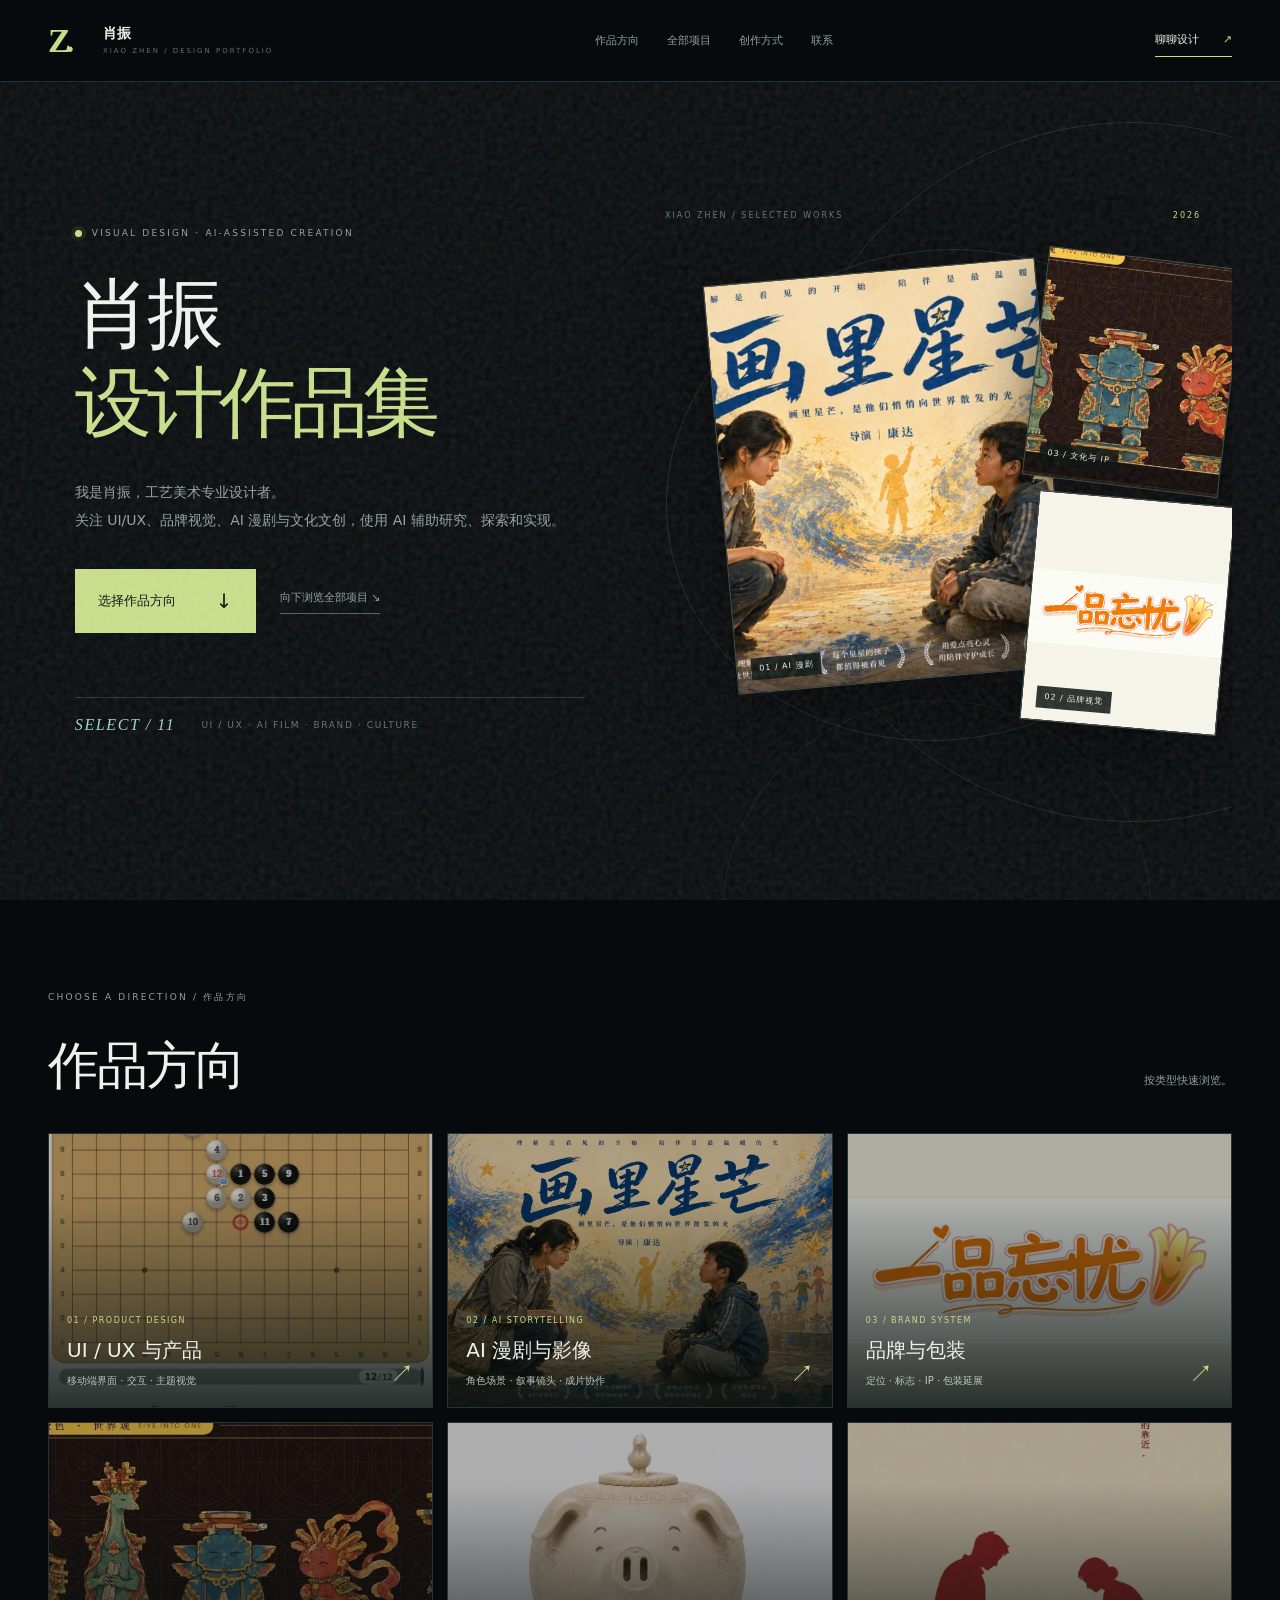
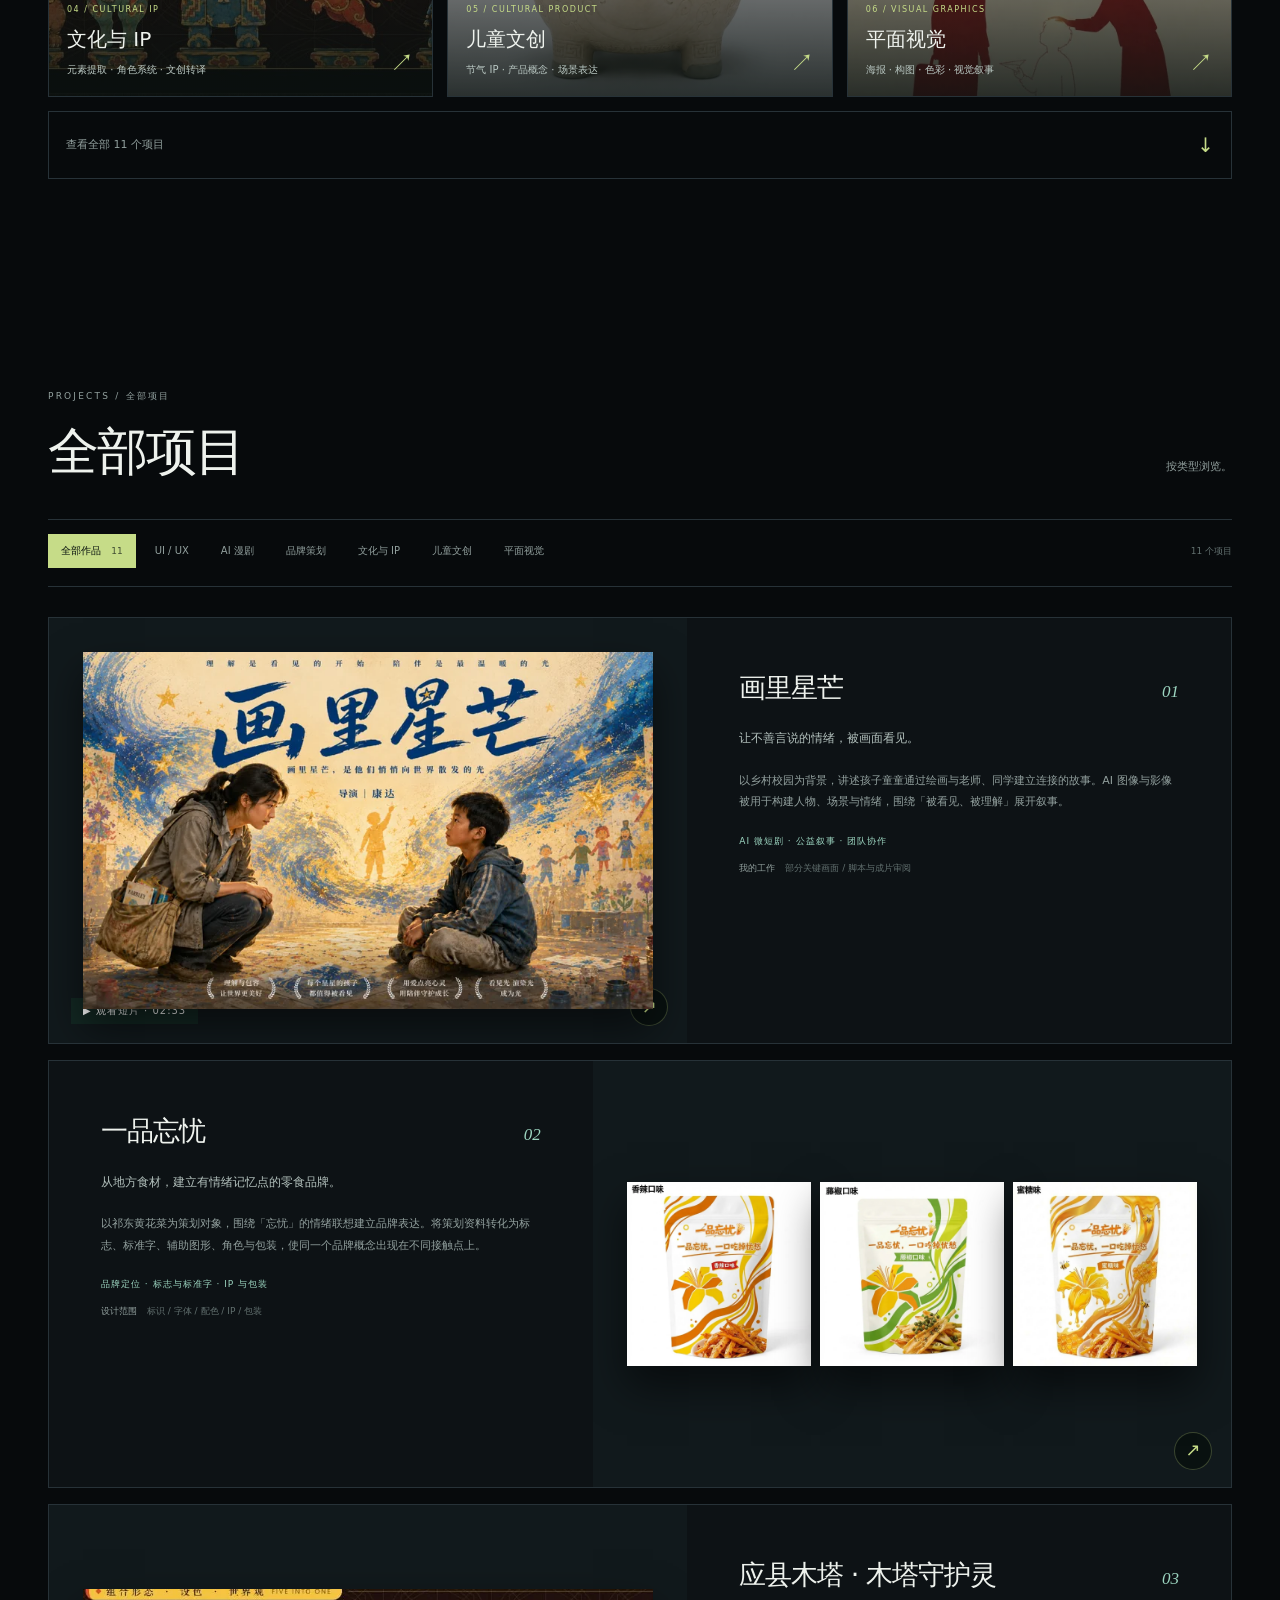
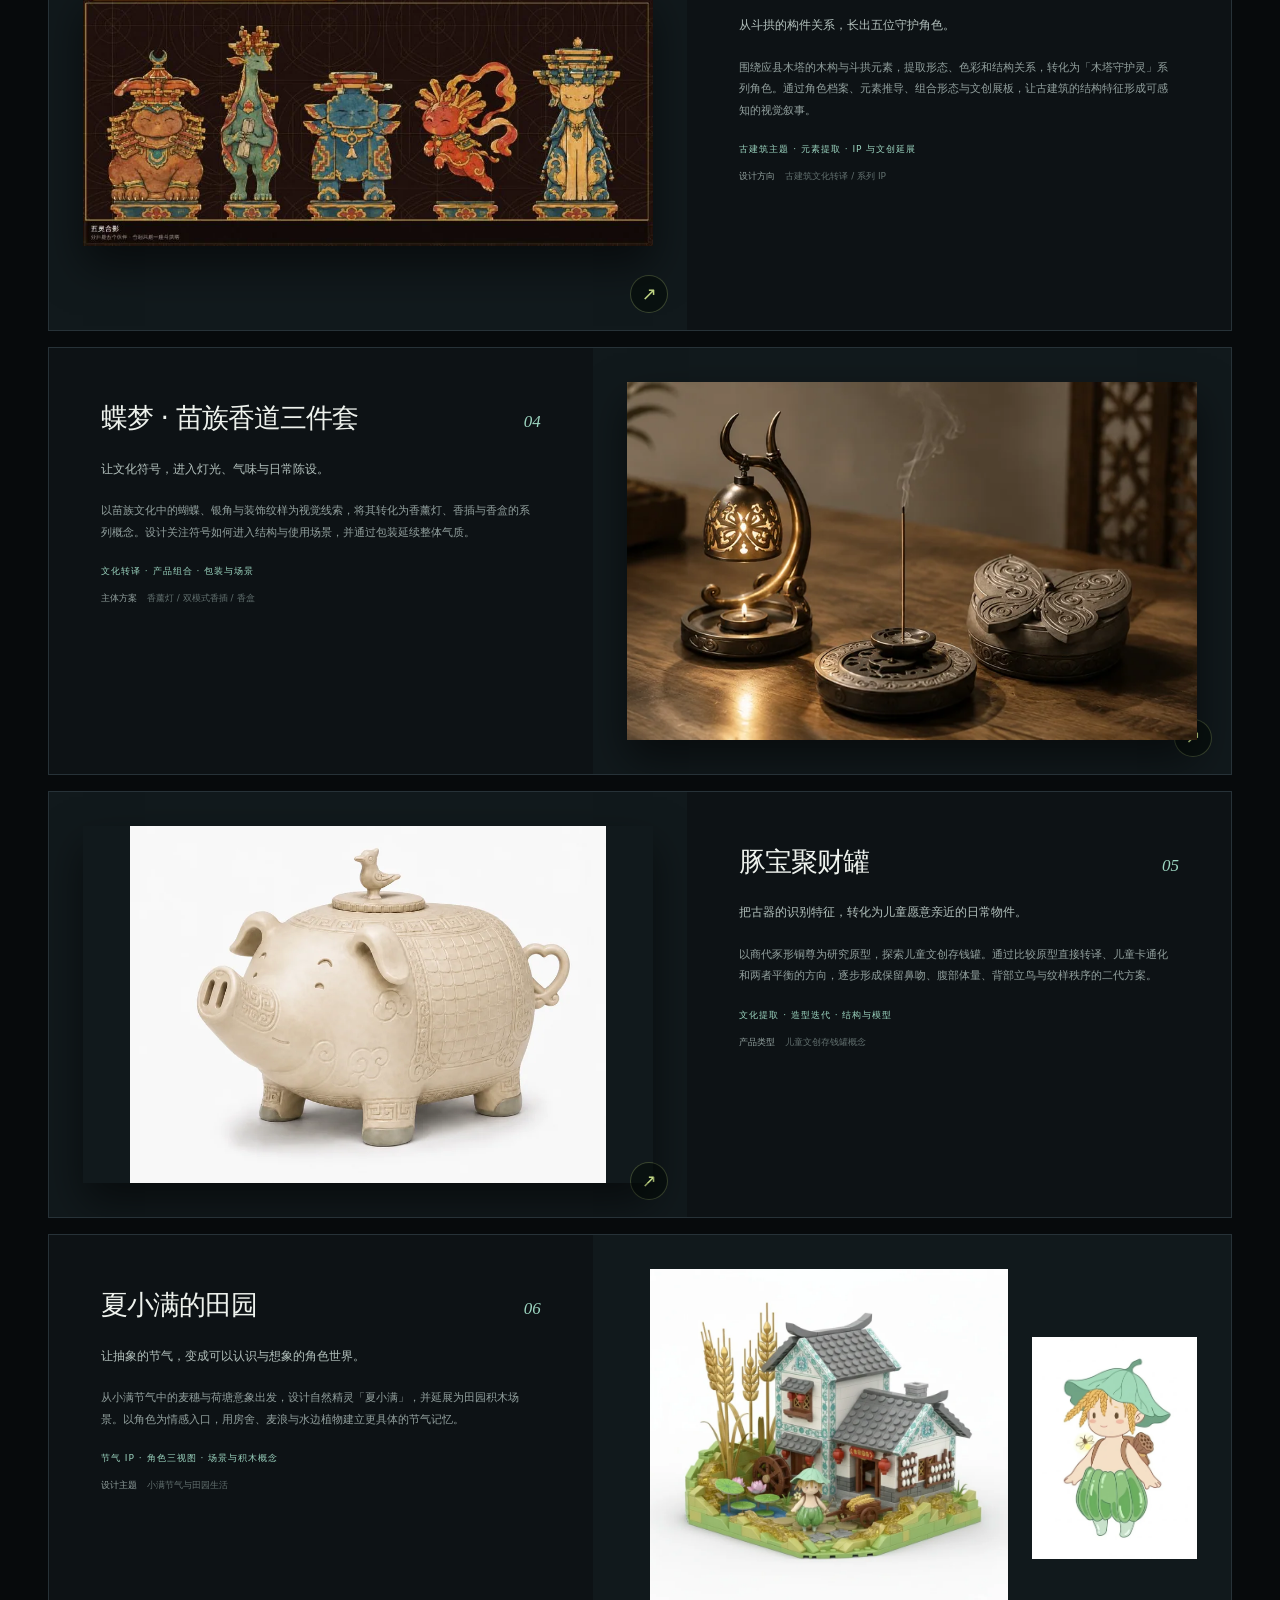
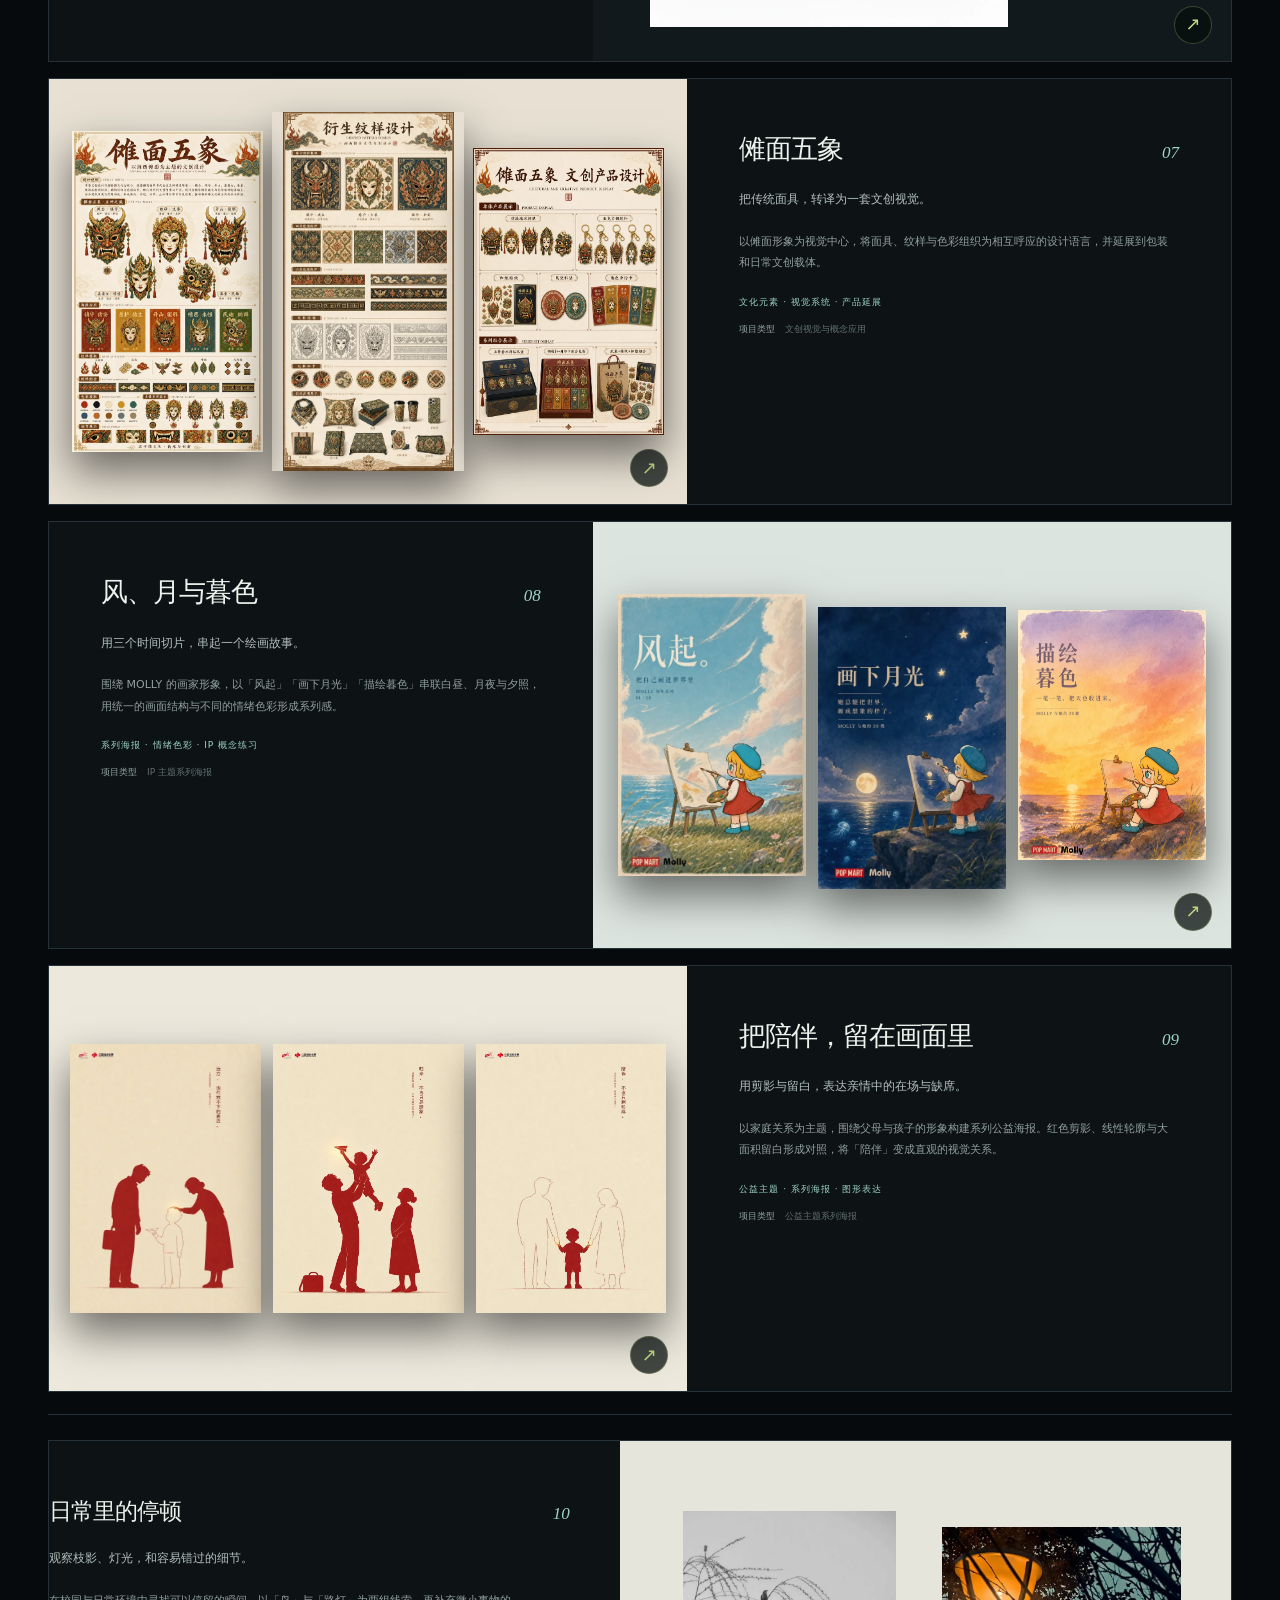
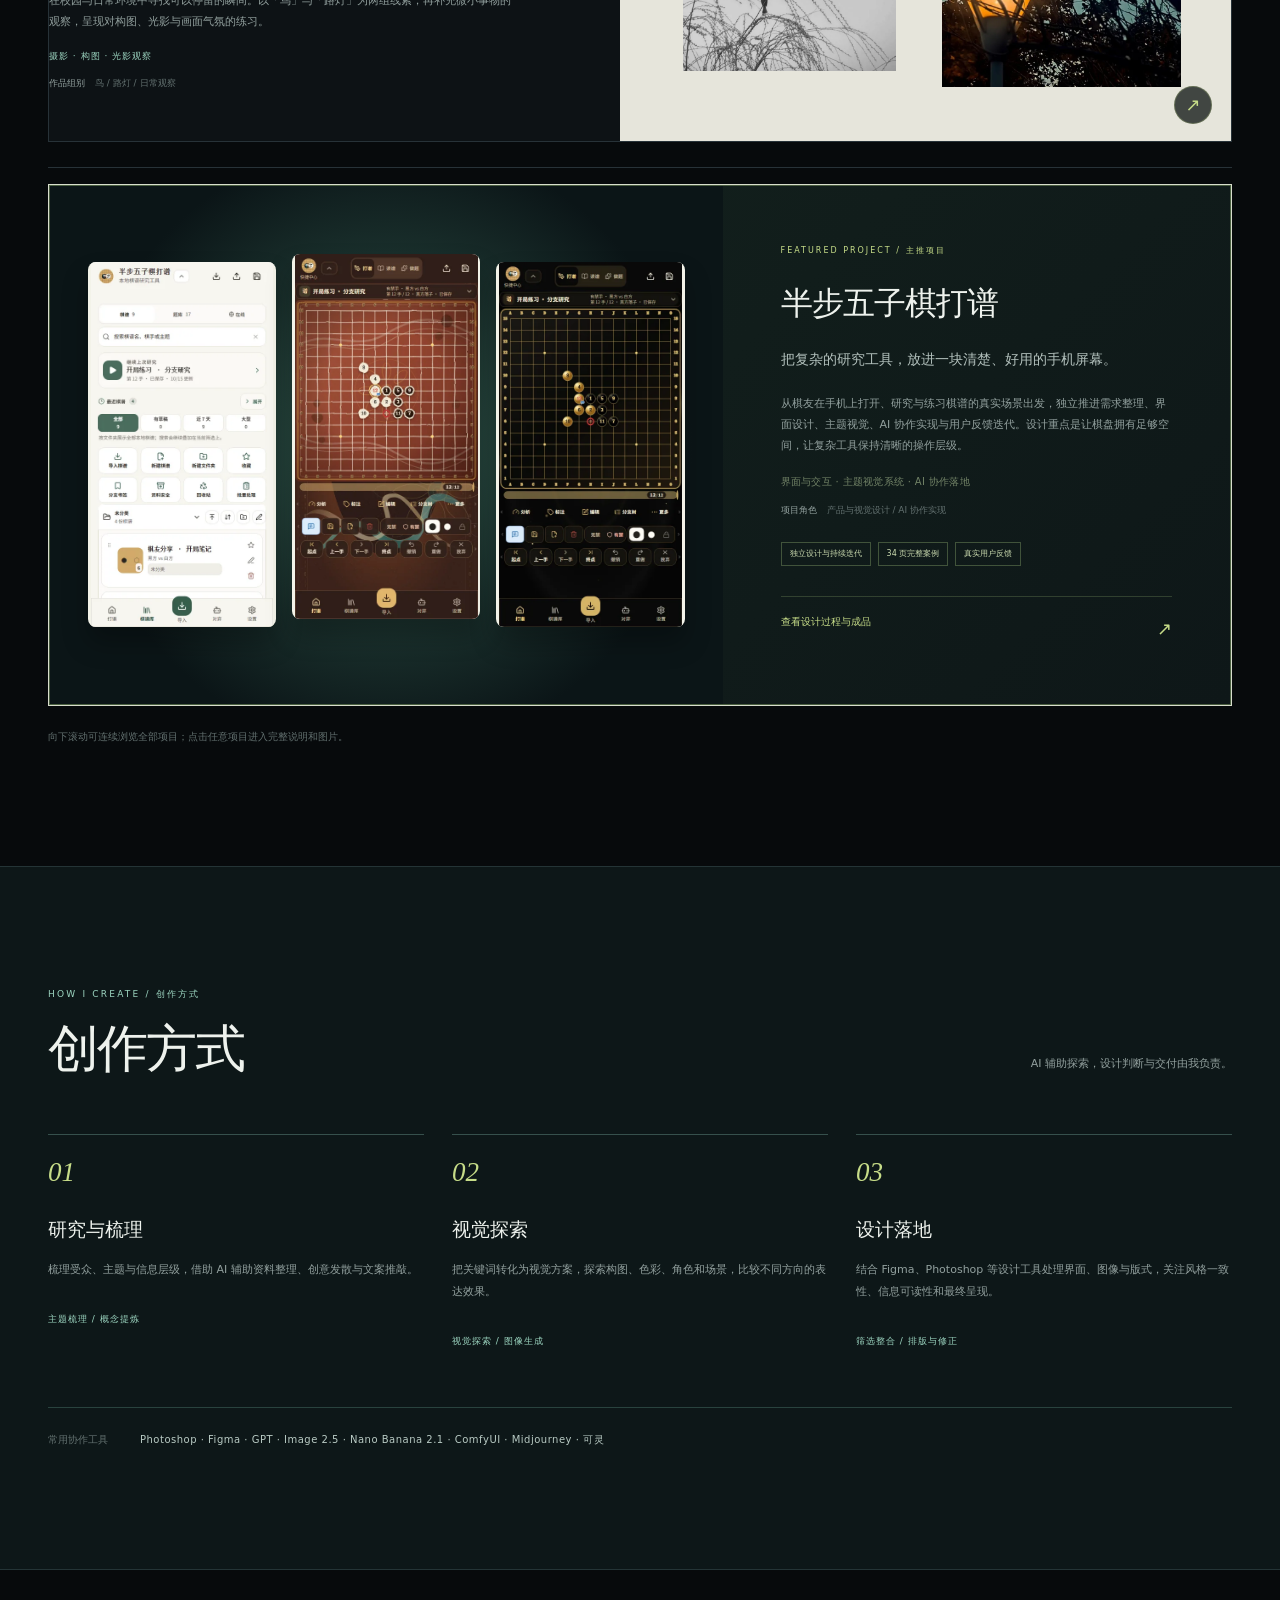
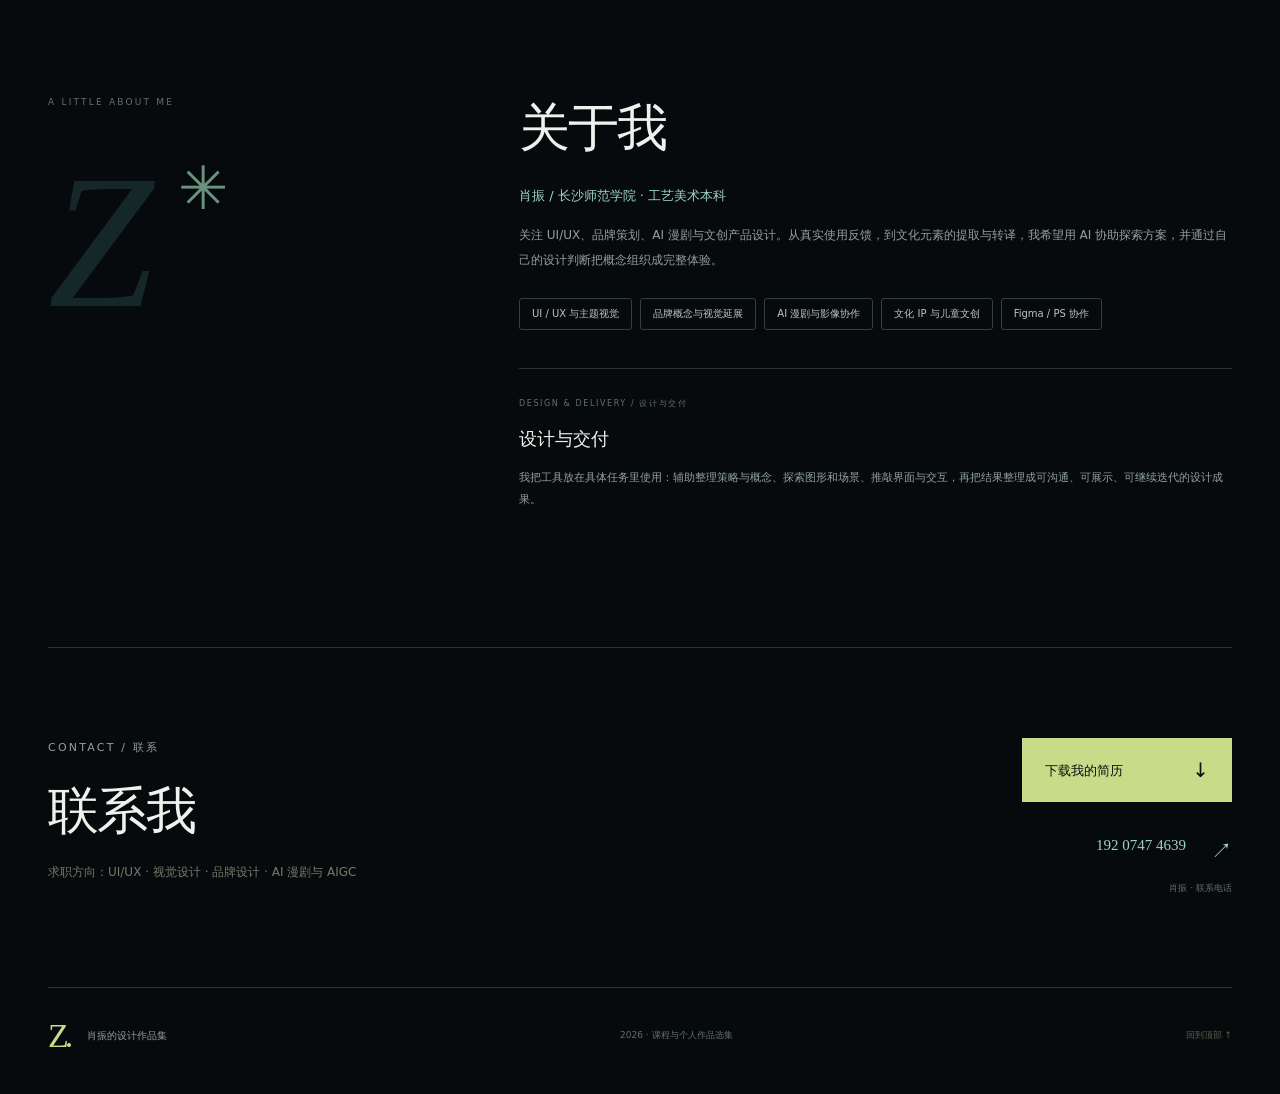
==== commit 80bcc2cb: "Publish Xiaozhen portfolio" ====
--- a/portfolio/index.html
+++ b/portfolio/index.html
@@ -28,22 +28,21 @@
       <div class="hero-orbit orbit-one" aria-hidden="true"></div><div class="hero-orbit orbit-two" aria-hidden="true"></div>
       <div class="hero-copy">
         <p class="eyebrow"><span class="status-dot"></span>VISUAL DESIGN · AI-ASSISTED CREATION</p>
-        <h1 id="hero-title">把不同的想法，<br><em>做成看得见的作品。</em></h1>
+        <h1 id="hero-title">肖振<br><em>设计作品集</em></h1>
         <p class="hero-intro">我是肖振，工艺美术专业设计者。<br>关注 UI/UX、品牌视觉、AI 漫剧与文化文创，使用 AI 辅助研究、探索和实现。</p>
         <div class="hero-actions"><a class="button primary" href="#categories">选择作品方向 <span aria-hidden="true">↓</span></a><a class="hero-secondary" href="#works">向下浏览全部项目 <span aria-hidden="true">↘</span></a></div>
-        <div class="hero-index"><span>SELECT / 12</span><span>UI / UX · AI FILM · BRAND · CULTURE</span></div>
+        <div class="hero-index"><span>SELECT / 11</span><span>UI / UX · AI FILM · BRAND · CULTURE</span></div>
       </div>
       <div class="hero-stage" aria-label="作品类型预览">
         <div class="hero-stage-label">XIAO ZHEN / SELECTED WORKS <span>2026</span></div>
         <div class="hero-stage-main"><img src="assets/a026.webp" alt="画里星芒 AI 漫剧关键画面" fetchpriority="high"><span class="stage-tag">01 / AI 漫剧</span></div>
         <div class="hero-stage-side"><img src="assets/yingxian-cover.webp" alt="应县木塔守护灵角色设计"><span>03 / 文化与 IP</span></div>
         <div class="hero-stage-bottom"><img src="assets/yipin-logo.webp" alt="一品忘忧品牌 Logo"><span>02 / 品牌视觉</span></div>
-        <span class="hero-stage-note">FROM IDEA<br>TO EXPERIENCE</span>
       </div>
     </section>
 
     <section class="category-portal wrap" id="categories" aria-labelledby="categories-title">
-      <div class="portal-heading"><div><p class="eyebrow">CHOOSE A DIRECTION / 作品方向</p><h2 id="categories-title">先选你想看的，<br><em>再进入作品。</em></h2></div><p>作品投递方向较多，<br>按类型快速浏览。</p></div>
+      <div class="portal-heading"><div><p class="eyebrow">CHOOSE A DIRECTION / 作品方向</p><h2 id="categories-title">作品方向</h2></div><p>按类型快速浏览。</p></div>
       <div class="category-grid">
         <button class="category-card category-digital" data-filter="digital" aria-label="浏览 UI/UX 与产品设计作品"><span class="category-image"><img src="assets/banbu-record-sm.webp" alt="移动端 UI/UX 界面"></span><span class="category-copy"><span class="category-kicker">01 / PRODUCT DESIGN</span><strong>UI / UX 与产品</strong><small>移动端界面 · 交互 · 主题视觉</small><i aria-hidden="true">↗</i></span></button>
         <button class="category-card category-media" data-filter="media" aria-label="浏览 AI 漫剧与影像作品"><span class="category-image"><img src="assets/a026-sm.webp" alt="AI 漫剧画里星芒关键画面"></span><span class="category-copy"><span class="category-kicker">02 / AI STORYTELLING</span><strong>AI 漫剧与影像</strong><small>角色场景 · 叙事镜头 · 成片协作</small><i aria-hidden="true">↗</i></span></button>
@@ -52,25 +51,25 @@
         <button class="category-card category-children" data-filter="children" aria-label="浏览儿童文创作品"><span class="category-image"><img src="assets/n174-sm.webp" alt="豚宝聚财罐儿童文创设计"></span><span class="category-copy"><span class="category-kicker">05 / CULTURAL PRODUCT</span><strong>儿童文创</strong><small>节气 IP · 产品概念 · 场景表达</small><i aria-hidden="true">↗</i></span></button>
         <button class="category-card category-graphic" data-filter="graphic" aria-label="浏览平面视觉作品"><span class="category-image"><img src="assets/r02-sm.webp" alt="平面视觉系列海报"></span><span class="category-copy"><span class="category-kicker">06 / VISUAL GRAPHICS</span><strong>平面视觉</strong><small>海报 · 构图 · 色彩 · 视觉叙事</small><i aria-hidden="true">↗</i></span></button>
       </div>
-      <button class="portal-all" data-filter="all">查看全部 12 个项目 <span aria-hidden="true">↓</span></button>
+      <button class="portal-all" data-filter="all">查看全部 11 个项目 <span aria-hidden="true">↓</span></button>
     </section>
 
     <section class="works wrap" id="works" aria-labelledby="works-title">
-      <div class="section-heading"><div><p class="eyebrow">PROJECTS / 全部项目</p><h2 id="works-title">向下滚动，完整看完我的作品。</h2></div><p>按时间与主题展开。<br>每个项目都保留图片、说明和署名。</p></div>
-      <div class="filter-row"><div class="filters" role="group" aria-label="作品分类"><button class="filter active" data-filter="all" aria-pressed="true">全部作品 <small>12</small></button><button class="filter" data-filter="digital" aria-pressed="false">UI / UX</button><button class="filter" data-filter="media" aria-pressed="false">AI 漫剧</button><button class="filter" data-filter="brand" aria-pressed="false">品牌策划</button><button class="filter" data-filter="culture" aria-pressed="false">文化与 IP</button><button class="filter" data-filter="children" aria-pressed="false">儿童文创</button><button class="filter" data-filter="graphic" aria-pressed="false">平面视觉</button></div><span class="result-count" aria-live="polite">12 个项目</span></div>
+      <div class="section-heading"><div><p class="eyebrow">PROJECTS / 全部项目</p><h2 id="works-title">全部项目</h2></div><p>按类型浏览。</p></div>
+      <div class="filter-row"><div class="filters" role="group" aria-label="作品分类"><button class="filter active" data-filter="all" aria-pressed="true">全部作品 <small>11</small></button><button class="filter" data-filter="digital" aria-pressed="false">UI / UX</button><button class="filter" data-filter="media" aria-pressed="false">AI 漫剧</button><button class="filter" data-filter="brand" aria-pressed="false">品牌策划</button><button class="filter" data-filter="culture" aria-pressed="false">文化与 IP</button><button class="filter" data-filter="children" aria-pressed="false">儿童文创</button><button class="filter" data-filter="graphic" aria-pressed="false">平面视觉</button></div><span class="result-count" aria-live="polite">11 个项目</span></div>
       <div class="project-grid" id="project-grid"></div>
       <noscript><p>请启用 JavaScript 以浏览项目分类和作品详情。作品图片保存在本页面同目录的 assets 文件夹。</p></noscript>
       <p class="gallery-footnote">向下滚动可连续浏览全部项目；点击任意项目进入完整说明和图片。</p>
     </section>
 
     <section class="approach" id="approach" aria-labelledby="approach-title"><div class="wrap">
-      <div class="section-heading"><div><p class="eyebrow">HOW I CREATE / 创作方式</p><h2 id="approach-title">用 AI 扩展方案，<br>用设计判断做选择。</h2></div><p>工具让探索更快。<br>主题、审美与表达，由我把关。</p></div>
-      <div class="process-grid"><article><span class="step-number">01</span><h3>先把问题想清楚</h3><p>梳理受众、主题与信息层级，借助 AI 辅助资料整理、创意发散与文案推敲。</p><span>主题梳理 / 概念提炼</span></article><article><span class="step-number">02</span><h3>让方向看得见</h3><p>把关键词转化为视觉方案，探索构图、色彩、角色和场景，比较不同方向的表达效果。</p><span>视觉探索 / 图像生成</span></article><article><span class="step-number">03</span><h3>回到设计细节</h3><p>结合 Figma、Photoshop 等设计工具处理界面、图像与版式，关注风格一致性、信息可读性和最终呈现。</p><span>筛选整合 / 排版与修正</span></article></div>
+      <div class="section-heading"><div><p class="eyebrow">HOW I CREATE / 创作方式</p><h2 id="approach-title">创作方式</h2></div><p>AI 辅助探索，设计判断与交付由我负责。</p></div>
+      <div class="process-grid"><article><span class="step-number">01</span><h3>研究与梳理</h3><p>梳理受众、主题与信息层级，借助 AI 辅助资料整理、创意发散与文案推敲。</p><span>主题梳理 / 概念提炼</span></article><article><span class="step-number">02</span><h3>视觉探索</h3><p>把关键词转化为视觉方案，探索构图、色彩、角色和场景，比较不同方向的表达效果。</p><span>视觉探索 / 图像生成</span></article><article><span class="step-number">03</span><h3>设计落地</h3><p>结合 Figma、Photoshop 等设计工具处理界面、图像与版式，关注风格一致性、信息可读性和最终呈现。</p><span>筛选整合 / 排版与修正</span></article></div>
       <div class="tools-line"><span>常用协作工具</span><p>Photoshop · Figma · GPT · Image 2.5 · Nano Banana 2.1 · ComfyUI · Midjourney · 可灵</p></div>
     </div></section>
 
-    <section class="about wrap" id="about" aria-labelledby="about-title"><div class="about-label"><p class="eyebrow">A LITTLE ABOUT ME</p><span class="big-z" aria-hidden="true">Z<span>✳</span></span></div><div class="about-main"><h2 id="about-title">设计出发，<br>保持跨界的好奇心。</h2><p class="about-lead">肖振 / 长沙师范学院 · 工艺美术本科</p><p>关注 UI/UX、品牌策划、AI 漫剧与文创产品设计。从真实使用反馈，到文化元素的提取与转译，我希望用 AI 协助探索方案，并通过自己的设计判断把概念组织成完整体验。</p><div class="ability-tags"><span>UI / UX 与主题视觉</span><span>品牌概念与视觉延展</span><span>AI 漫剧与影像协作</span><span>文化 IP 与儿童文创</span><span>Figma / PS 协作</span></div><aside class="side-project"><span class="eyebrow">DESIGN & DELIVERY / 设计与交付</span><h3>从一个好想法，到一套完整表达。</h3><p>我把工具放在具体任务里使用：辅助整理策略与概念、探索图形和场景、推敲界面与交互，再把结果整理成可沟通、可展示、可继续迭代的设计成果。</p></aside></div></section>
-    <section class="contact wrap" id="contact" aria-labelledby="contact-title"><div><p class="eyebrow">LET’S MAKE SOMETHING</p><h2 id="contact-title">期待下一次，<br>把想法变成好设计。</h2><p>求职方向：UI/UX · 视觉设计 · 品牌设计 · AI 漫剧与 AIGC</p></div><div class="contact-actions"><a class="button primary" href="肖振_个人简历.docx" download>下载我的简历 <span aria-hidden="true">↓</span></a><a class="phone-link" href="tel:19207474639">192 0747 4639 <span aria-hidden="true">↗</span></a><span>肖振 · 联系电话</span></div></section>
+    <section class="about wrap" id="about" aria-labelledby="about-title"><div class="about-label"><p class="eyebrow">A LITTLE ABOUT ME</p><span class="big-z" aria-hidden="true">Z<span>✳</span></span></div><div class="about-main"><h2 id="about-title">关于我</h2><p class="about-lead">肖振 / 长沙师范学院 · 工艺美术本科</p><p>关注 UI/UX、品牌策划、AI 漫剧与文创产品设计。从真实使用反馈，到文化元素的提取与转译，我希望用 AI 协助探索方案，并通过自己的设计判断把概念组织成完整体验。</p><div class="ability-tags"><span>UI / UX 与主题视觉</span><span>品牌概念与视觉延展</span><span>AI 漫剧与影像协作</span><span>文化 IP 与儿童文创</span><span>Figma / PS 协作</span></div><aside class="side-project"><span class="eyebrow">DESIGN & DELIVERY / 设计与交付</span><h3>设计与交付</h3><p>我把工具放在具体任务里使用：辅助整理策略与概念、探索图形和场景、推敲界面与交互，再把结果整理成可沟通、可展示、可继续迭代的设计成果。</p></aside></div></section>
+    <section class="contact wrap" id="contact" aria-labelledby="contact-title"><div><p class="eyebrow">CONTACT / 联系</p><h2 id="contact-title">联系我</h2><p>求职方向：UI/UX · 视觉设计 · 品牌设计 · AI 漫剧与 AIGC</p></div><div class="contact-actions"><a class="button primary" href="肖振_个人简历.docx" download>下载我的简历 <span aria-hidden="true">↓</span></a><a class="phone-link" href="tel:19207474639">192 0747 4639 <span aria-hidden="true">↗</span></a><span>肖振 · 联系电话</span></div></section>
   </main>
   <footer class="site-footer wrap"><a class="wordmark" href="#home"><span class="mark">Z.</span><span>肖振的设计作品集</span></a><span>2026 · 课程与个人作品选集</span><a href="#home">回到顶部 ↑</a></footer>
   <dialog id="project-dialog" class="project-dialog" aria-labelledby="detail-title"><div class="dialog-toolbar"><span>PROJECT DETAILS / 作品详情</span><button class="icon-button close-project" aria-label="关闭项目详情">✕</button></div><div id="detail-content"></div></dialog>
--- a/portfolio/immersive.css
+++ b/portfolio/immersive.css
@@ -49,5 +49,6 @@
 .project-card,.card-button,.card-visual,.card-info{min-width:0}
 .card-visual{width:100%}
 .card-visual img{max-width:100%}
+.full-case-embed{margin:38px 0 0;border:1px solid #2b3b3d;background:#0b1113}.full-case-embed summary{cursor:pointer;padding:18px 22px;color:var(--acid);font-size:12px;letter-spacing:.4px}.full-case-embed iframe{display:block;width:100%;height:min(78vh,820px);border:0;border-top:1px solid #2b3b3d;background:#fff}
 @media(max-width:900px){.wrap{width:min(100% - 40px,680px)}.site-header{padding:0 20px}.site-header nav{gap:13px}.site-header nav a:nth-child(3){display:none}.header-contact{gap:10px}.immersive-hero{width:calc(100% - 40px);grid-template-columns:1fr;min-height:auto;padding:70px 0 80px}.hero-copy{padding-left:0}.hero-stage{min-height:470px;margin-top:14px}.hero-stage-main{height:340px;left:16%;top:60px}.hero-stage-side{height:180px;right:0}.hero-stage-bottom{height:180px;bottom:10px}.category-grid{grid-template-columns:repeat(2,1fr)}.card-button,.project-card:nth-child(even) .card-button{grid-template-columns:1fr;min-height:0}.project-card:nth-child(even) .card-visual,.project-card:nth-child(even) .card-info{order:initial}.card-visual{min-height:330px}.card-info,.featured .card-info{padding:28px}.featured .card-title{font-size:28px}.process-grid{grid-template-columns:1fr;gap:30px}.about{grid-template-columns:1fr;gap:10px;padding-block:90px}.about-label{display:none}.contact{display:block}.contact-actions{align-items:flex-start;margin-top:30px}}
 @media(max-width:560px){.site-header{height:70px}.site-header nav{display:none}.header-contact{font-size:10px}.wordmark-en{display:none}.immersive-hero{padding-top:58px}.hero-copy h1{font-size:48px;letter-spacing:-3px}.hero-stage{min-height:380px}.hero-stage-main{width:56%;height:280px;left:14%;top:55px}.hero-stage-side{width:34%;height:150px;top:42px}.hero-stage-bottom{width:34%;height:150px;bottom:0}.hero-stage-note{font-size:14px;bottom:7px}.category-portal,.works{padding-block:75px}.portal-heading,.section-heading{display:block}.portal-heading>p,.section-heading>p{text-align:left;margin-top:15px}.portal-heading h2,.section-heading h2{font-size:35px}.category-grid{gap:9px}.category-card{min-height:205px}.category-copy{inset:auto 12px 12px}.category-copy strong{font-size:15px}.category-copy small{font-size:8px}.category-kicker{font-size:7px}.card-visual{min-height:250px;padding:22px}.card-info,.featured .card-info{padding:24px 20px}.card-title,.featured .card-title{font-size:24px}.card-lede{font-size:10px;margin-top:14px}.filter-row{display:block}.result-count{display:block;margin-top:15px}.filters{overflow-x:auto;flex-wrap:nowrap;padding-bottom:5px}.filter{white-space:nowrap}.project-dialog #detail-content{padding:34px 20px 45px}.dialog-toolbar{padding:13px 16px}.contact{padding-block:75px}.site-footer{padding-block:24px;display:grid;grid-template-columns:1fr 1fr}.site-footer>a:last-child{grid-column:2;justify-self:end}}
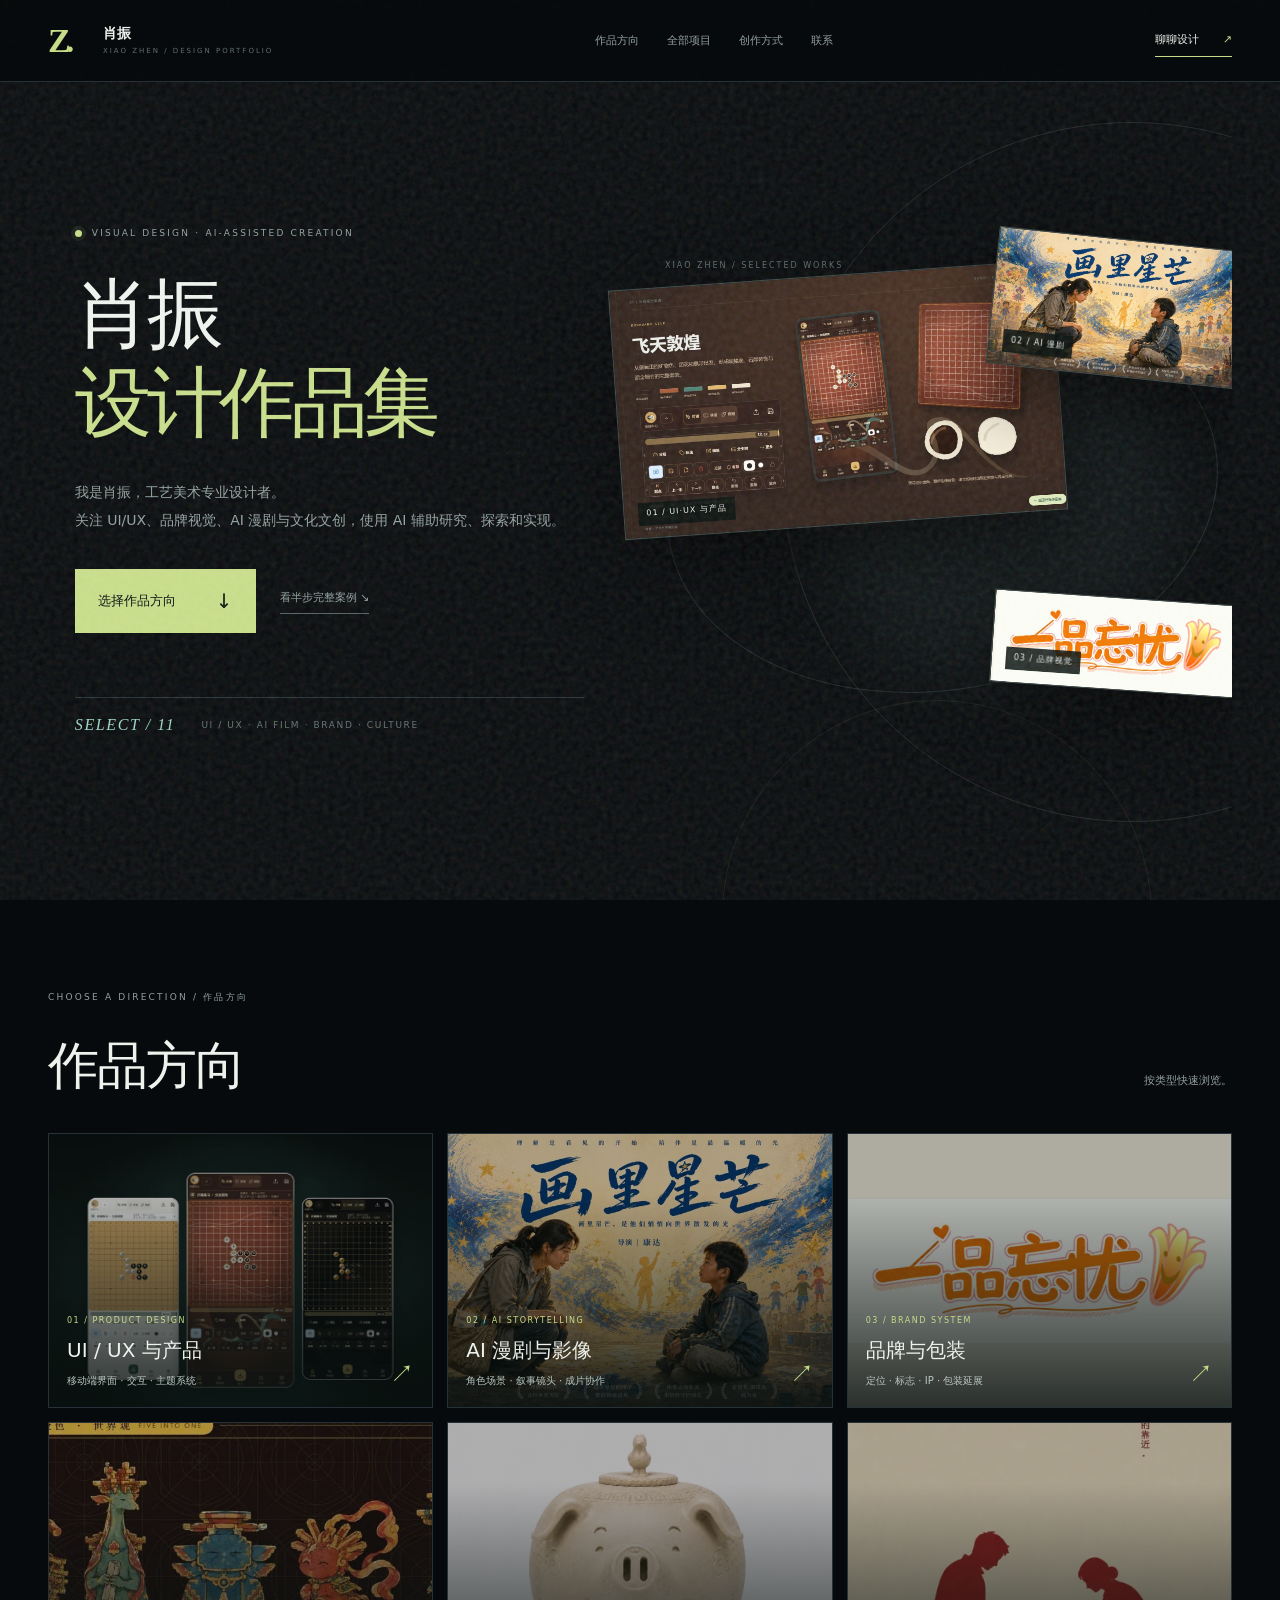
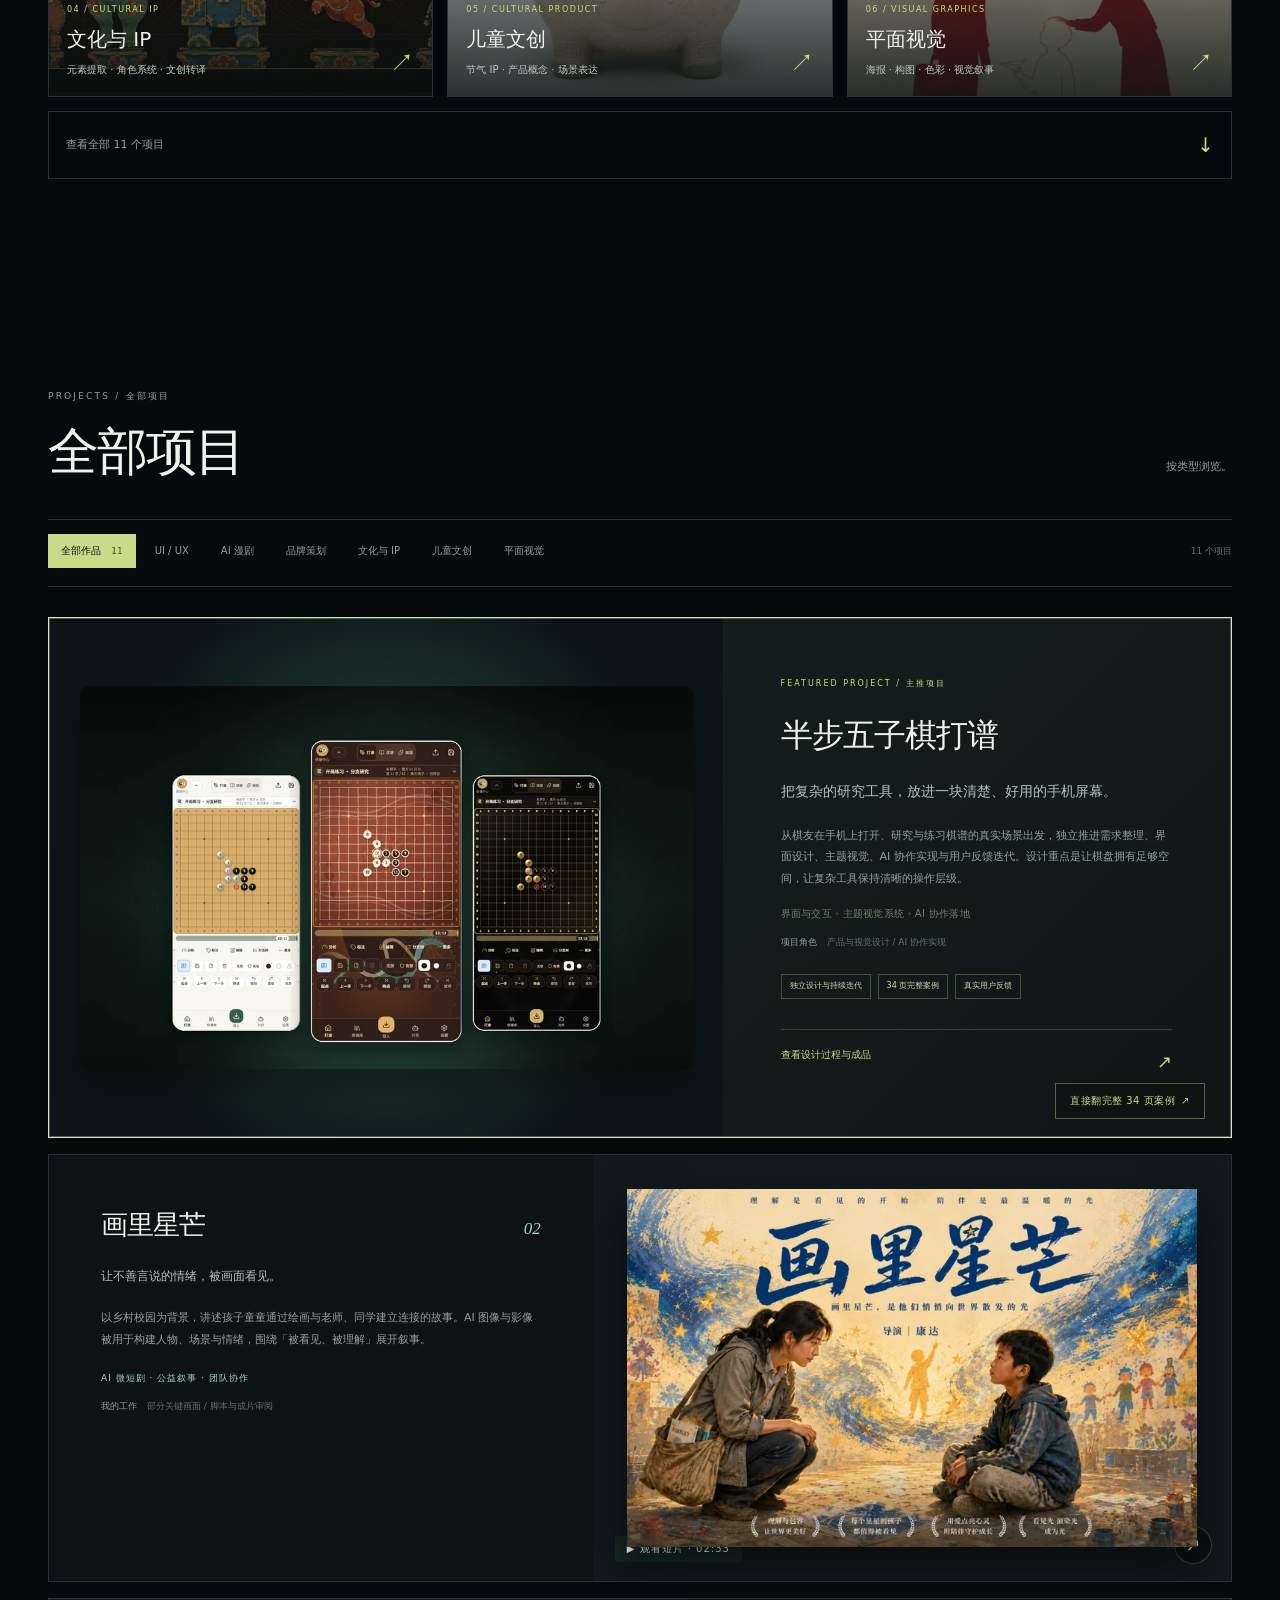
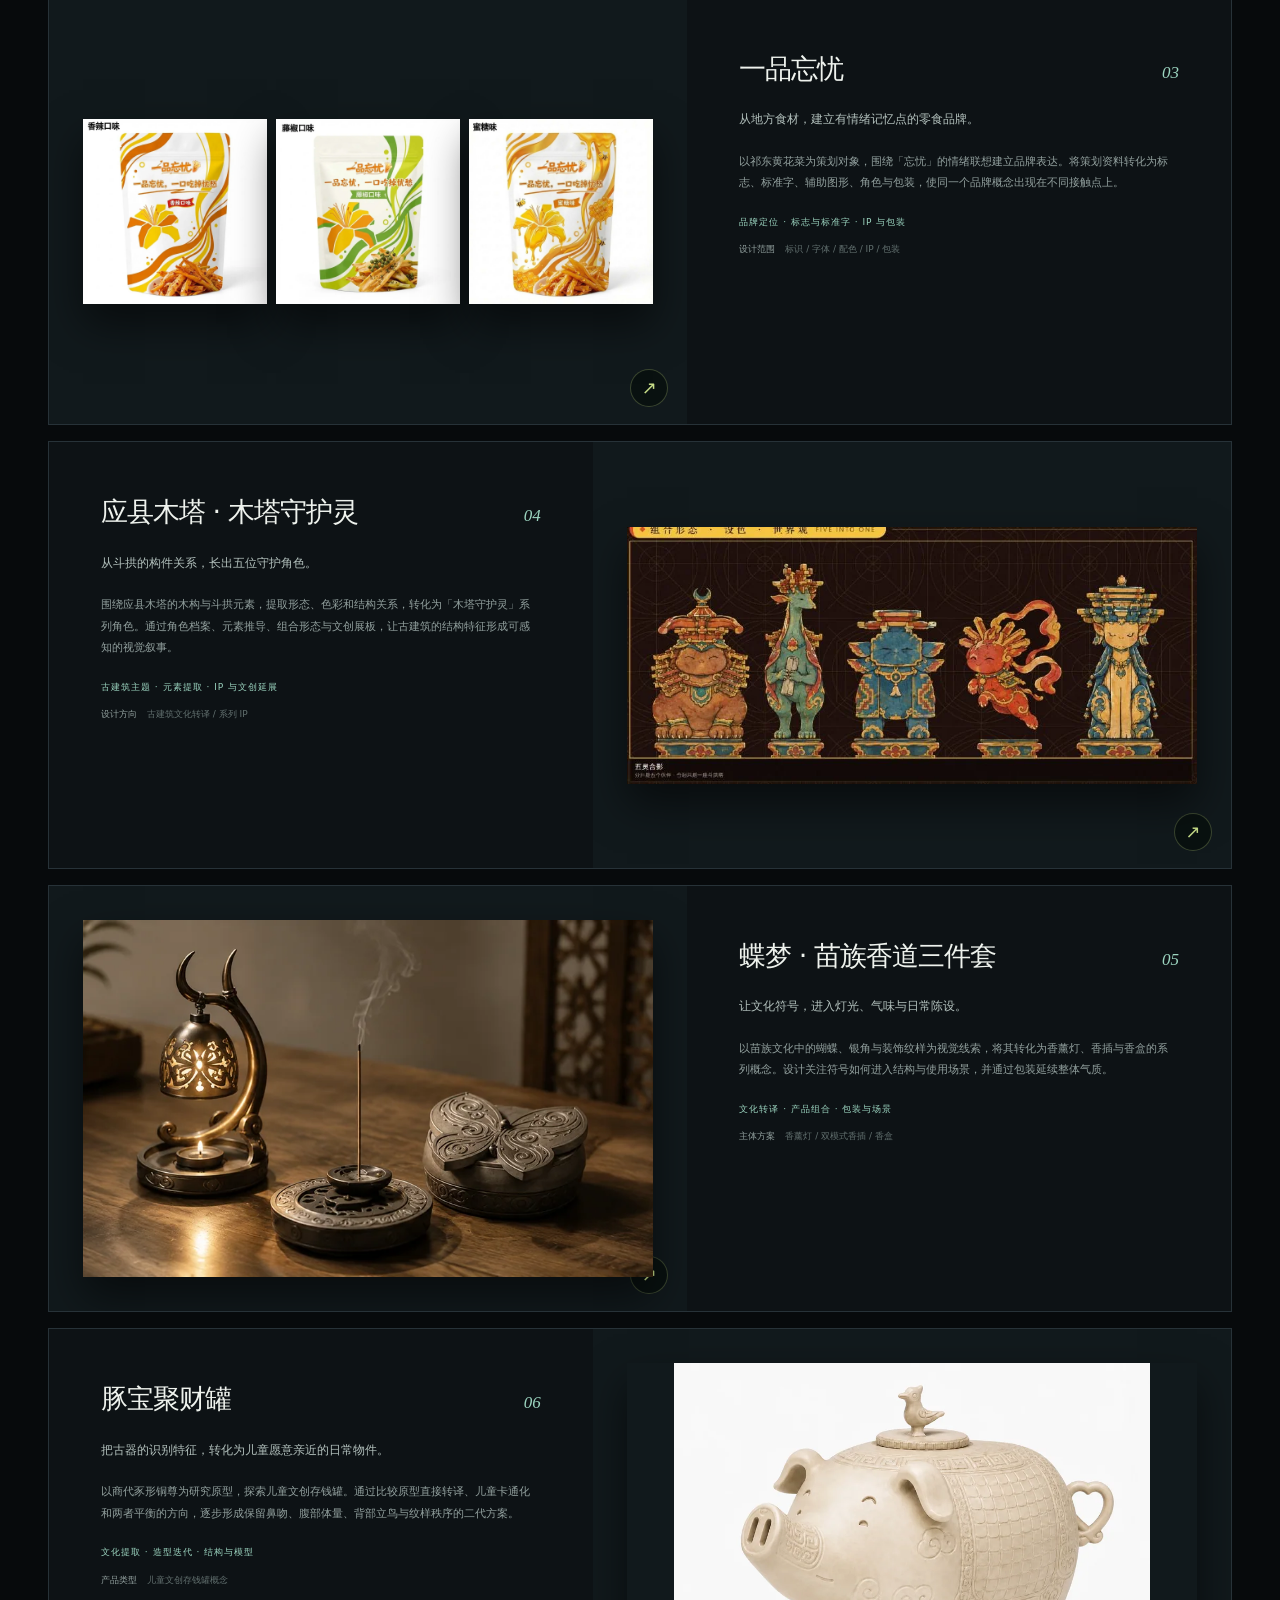
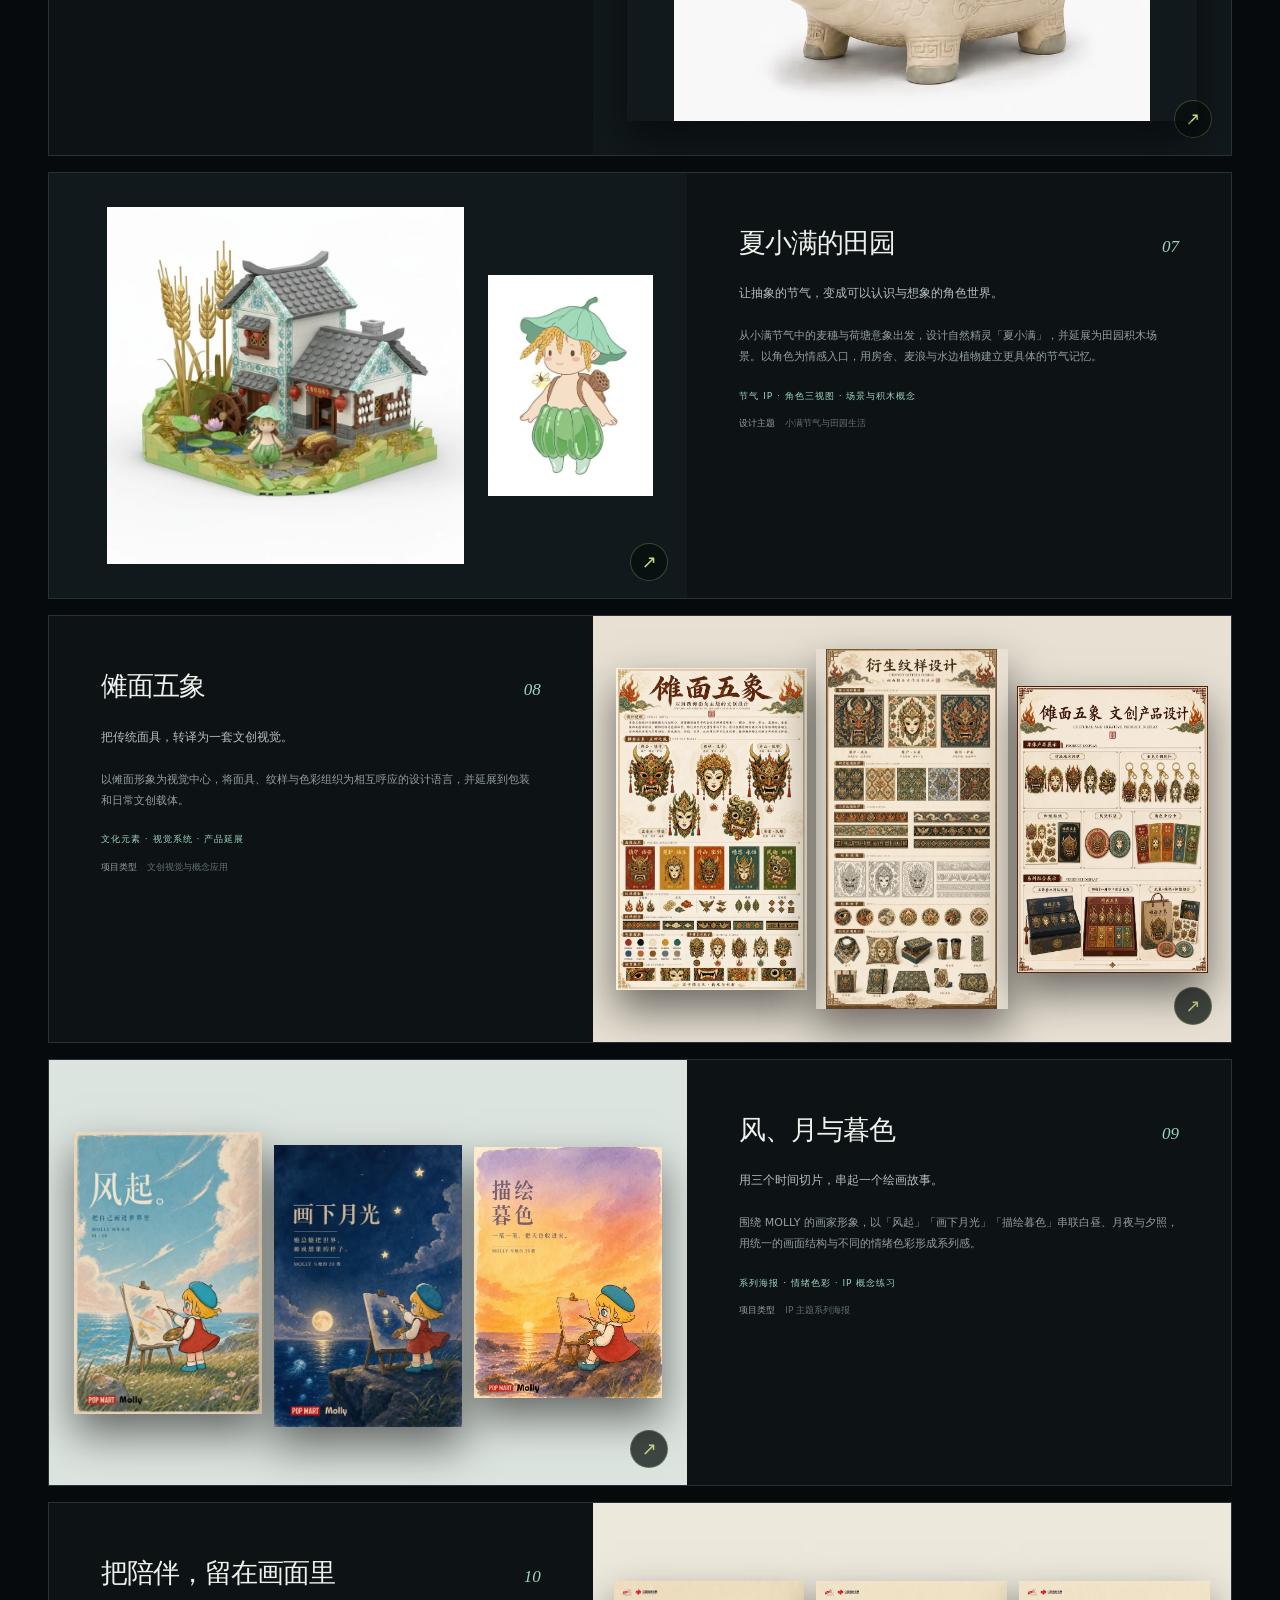
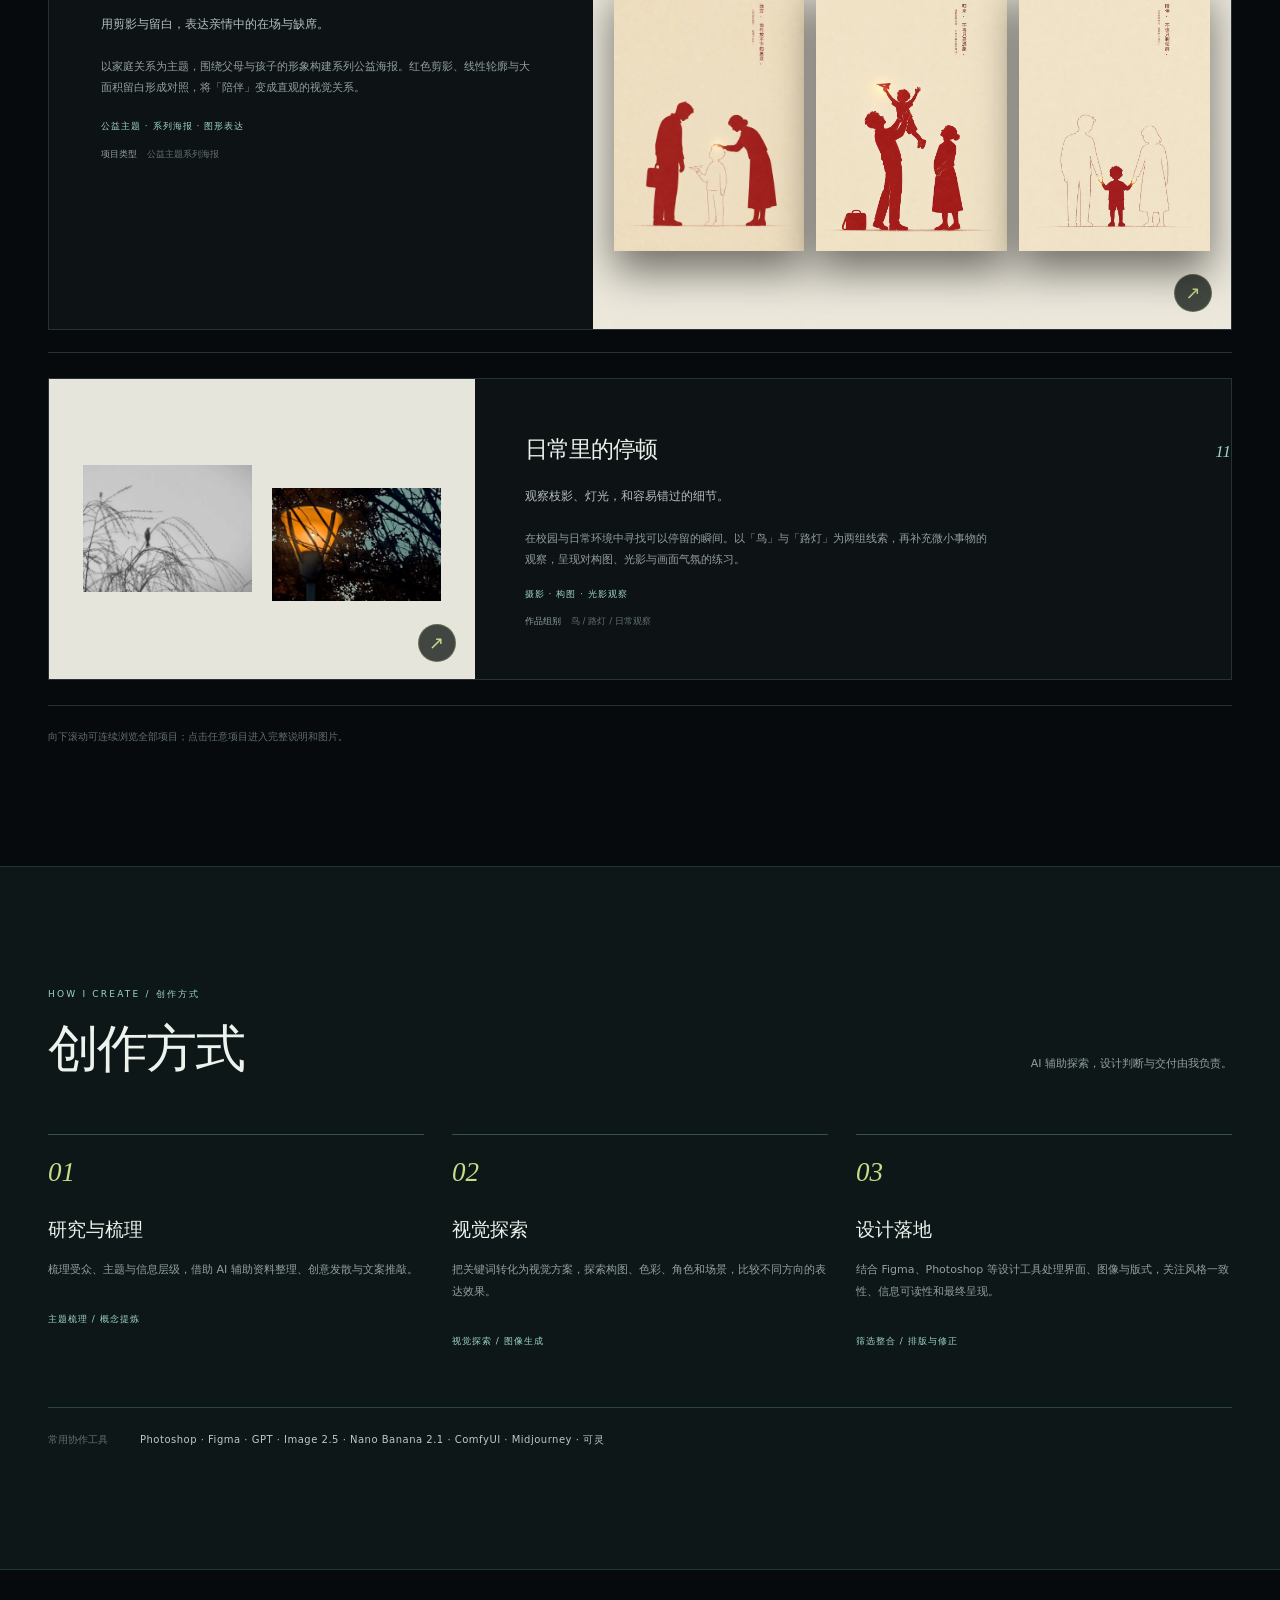
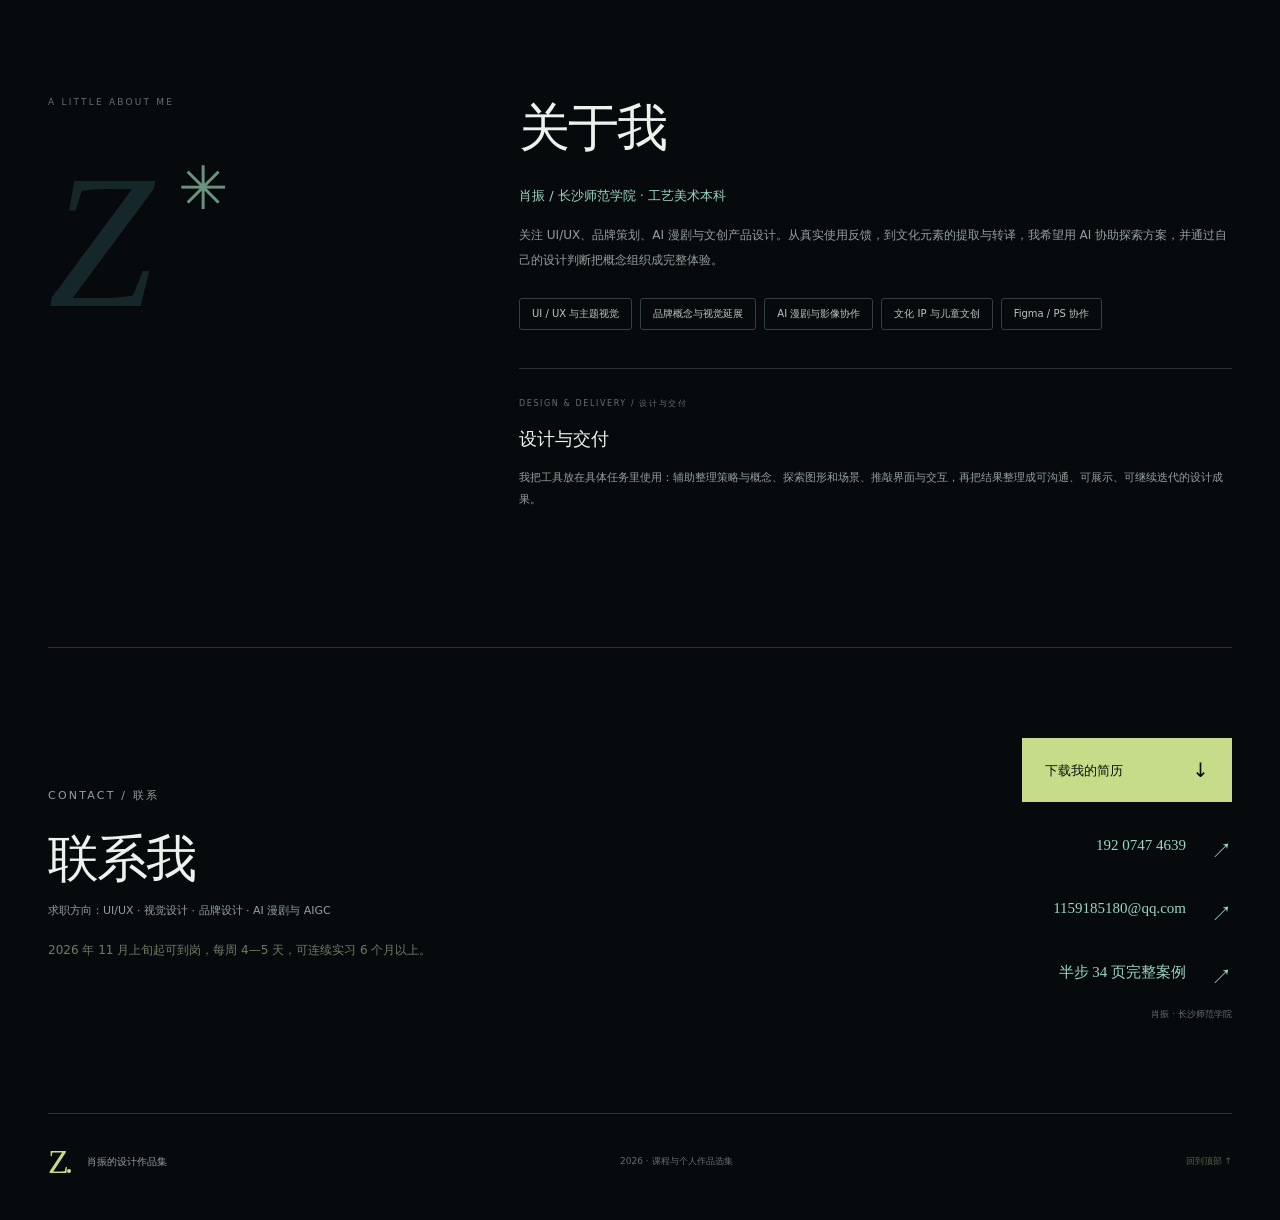
==== commit 773ce6b0: "Publish Xiaozhen portfolio" ====
--- a/portfolio/index.html
+++ b/portfolio/index.html
@@ -4,8 +4,23 @@
   <meta charset="UTF-8">
   <meta name="viewport" content="width=device-width, initial-scale=1">
   <meta name="theme-color" content="#080b0d">
-  <meta name="description" content="肖振的设计作品集：UI/UX、AI 漫剧、品牌视觉、文化 IP、儿童文创与摄影。">
-  <title>肖振 · 设计作品集</title>
+  <meta name="description" content="肖振的设计作品集：UI/UX、AI 漫剧、品牌视觉、文化 IP、儿童文创与摄影。11 个项目，半步五子棋打谱含 34 页完整案例。">
+  <link rel="canonical" href="https://gugujiao953-ship-it.github.io/portfolio/">
+  <meta property="og:type" content="website">
+  <meta property="og:site_name" content="肖振 · 设计作品集">
+  <meta property="og:locale" content="zh_CN">
+  <meta property="og:title" content="肖振 · 设计作品集｜UI/UX · 品牌视觉 · AI 漫剧">
+  <meta property="og:description" content="工艺美术 2027 届。独立完成移动端产品「半步五子棋打谱」并上线，含 34 页完整设计案例；另有 AI 漫剧、品牌与会展文创共 11 个项目。">
+  <meta property="og:url" content="https://gugujiao953-ship-it.github.io/portfolio/">
+  <meta property="og:image" content="https://gugujiao953-ship-it.github.io/portfolio/assets/social-preview.jpg">
+  <meta property="og:image:width" content="1200">
+  <meta property="og:image:height" content="630">
+  <meta property="og:image:alt" content="肖振设计作品集：半步五子棋打谱界面">
+  <meta name="twitter:card" content="summary_large_image">
+  <meta name="twitter:title" content="肖振 · 设计作品集">
+  <meta name="twitter:description" content="UI/UX、品牌视觉与 AI 漫剧，11 个项目含半步 34 页完整案例。">
+  <meta name="twitter:image" content="https://gugujiao953-ship-it.github.io/portfolio/assets/social-preview.jpg">
+  <title>肖振 · 设计作品集｜UI/UX · 品牌视觉 · AI 漫剧</title>
   <link rel="icon" href="assets/favicon.svg" type="image/svg+xml">
   <link rel="stylesheet" href="style.css">
   <link rel="stylesheet" href="revision.css">
@@ -30,21 +45,21 @@
         <p class="eyebrow"><span class="status-dot"></span>VISUAL DESIGN · AI-ASSISTED CREATION</p>
         <h1 id="hero-title">肖振<br><em>设计作品集</em></h1>
         <p class="hero-intro">我是肖振，工艺美术专业设计者。<br>关注 UI/UX、品牌视觉、AI 漫剧与文化文创，使用 AI 辅助研究、探索和实现。</p>
-        <div class="hero-actions"><a class="button primary" href="#categories">选择作品方向 <span aria-hidden="true">↓</span></a><a class="hero-secondary" href="#works">向下浏览全部项目 <span aria-hidden="true">↘</span></a></div>
+        <div class="hero-actions"><a class="button primary" href="#categories">选择作品方向 <span aria-hidden="true">↓</span></a><a class="hero-secondary" href="#project/banbu">看半步完整案例 <span aria-hidden="true">↘</span></a></div>
         <div class="hero-index"><span>SELECT / 11</span><span>UI / UX · AI FILM · BRAND · CULTURE</span></div>
       </div>
       <div class="hero-stage" aria-label="作品类型预览">
         <div class="hero-stage-label">XIAO ZHEN / SELECTED WORKS <span>2026</span></div>
-        <div class="hero-stage-main"><img src="assets/a026.webp" alt="画里星芒 AI 漫剧关键画面" fetchpriority="high"><span class="stage-tag">01 / AI 漫剧</span></div>
-        <div class="hero-stage-side"><img src="assets/yingxian-cover.webp" alt="应县木塔守护灵角色设计"><span>03 / 文化与 IP</span></div>
-        <div class="hero-stage-bottom"><img src="assets/yipin-logo.webp" alt="一品忘忧品牌 Logo"><span>02 / 品牌视觉</span></div>
+        <div class="hero-stage-main"><img src="assets/banbu-page-11.webp" alt="半步五子棋打谱：飞天敦煌主题套装与棋盘" fetchpriority="high"><span class="stage-tag">01 / UI·UX 与产品</span></div>
+        <div class="hero-stage-side"><img src="assets/a026.webp" alt="画里星芒 AI 漫剧关键画面"><span>02 / AI 漫剧</span></div>
+        <div class="hero-stage-bottom"><img src="assets/yipin-logo.webp" alt="一品忘忧品牌 Logo"><span>03 / 品牌视觉</span></div>
       </div>
     </section>
 
     <section class="category-portal wrap" id="categories" aria-labelledby="categories-title">
       <div class="portal-heading"><div><p class="eyebrow">CHOOSE A DIRECTION / 作品方向</p><h2 id="categories-title">作品方向</h2></div><p>按类型快速浏览。</p></div>
       <div class="category-grid">
-        <button class="category-card category-digital" data-filter="digital" aria-label="浏览 UI/UX 与产品设计作品"><span class="category-image"><img src="assets/banbu-record-sm.webp" alt="移动端 UI/UX 界面"></span><span class="category-copy"><span class="category-kicker">01 / PRODUCT DESIGN</span><strong>UI / UX 与产品</strong><small>移动端界面 · 交互 · 主题视觉</small><i aria-hidden="true">↗</i></span></button>
+        <button class="category-card category-digital" data-filter="digital" aria-label="浏览 UI/UX 与产品设计作品"><span class="category-image"><img src="assets/banbu-cover-design-sm.webp" alt="半步五子棋打谱：三套主题界面"></span><span class="category-copy"><span class="category-kicker">01 / PRODUCT DESIGN</span><strong>UI / UX 与产品</strong><small>移动端界面 · 交互 · 主题系统</small><i aria-hidden="true">↗</i></span></button>
         <button class="category-card category-media" data-filter="media" aria-label="浏览 AI 漫剧与影像作品"><span class="category-image"><img src="assets/a026-sm.webp" alt="AI 漫剧画里星芒关键画面"></span><span class="category-copy"><span class="category-kicker">02 / AI STORYTELLING</span><strong>AI 漫剧与影像</strong><small>角色场景 · 叙事镜头 · 成片协作</small><i aria-hidden="true">↗</i></span></button>
         <button class="category-card category-brand" data-filter="brand" aria-label="浏览品牌视觉与包装作品"><span class="category-image"><img src="assets/yipin-logo-sm.webp" alt="一品忘忧品牌 Logo"></span><span class="category-copy"><span class="category-kicker">03 / BRAND SYSTEM</span><strong>品牌与包装</strong><small>定位 · 标志 · IP · 包装延展</small><i aria-hidden="true">↗</i></span></button>
         <button class="category-card category-culture" data-filter="culture" aria-label="浏览文化 IP 作品"><span class="category-image"><img src="assets/yingxian-cover-sm.webp" alt="应县木塔守护灵文化 IP"></span><span class="category-copy"><span class="category-kicker">04 / CULTURAL IP</span><strong>文化与 IP</strong><small>元素提取 · 角色系统 · 文创转译</small><i aria-hidden="true">↗</i></span></button>
@@ -69,7 +84,7 @@
     </div></section>
 
     <section class="about wrap" id="about" aria-labelledby="about-title"><div class="about-label"><p class="eyebrow">A LITTLE ABOUT ME</p><span class="big-z" aria-hidden="true">Z<span>✳</span></span></div><div class="about-main"><h2 id="about-title">关于我</h2><p class="about-lead">肖振 / 长沙师范学院 · 工艺美术本科</p><p>关注 UI/UX、品牌策划、AI 漫剧与文创产品设计。从真实使用反馈，到文化元素的提取与转译，我希望用 AI 协助探索方案，并通过自己的设计判断把概念组织成完整体验。</p><div class="ability-tags"><span>UI / UX 与主题视觉</span><span>品牌概念与视觉延展</span><span>AI 漫剧与影像协作</span><span>文化 IP 与儿童文创</span><span>Figma / PS 协作</span></div><aside class="side-project"><span class="eyebrow">DESIGN & DELIVERY / 设计与交付</span><h3>设计与交付</h3><p>我把工具放在具体任务里使用：辅助整理策略与概念、探索图形和场景、推敲界面与交互，再把结果整理成可沟通、可展示、可继续迭代的设计成果。</p></aside></div></section>
-    <section class="contact wrap" id="contact" aria-labelledby="contact-title"><div><p class="eyebrow">CONTACT / 联系</p><h2 id="contact-title">联系我</h2><p>求职方向：UI/UX · 视觉设计 · 品牌设计 · AI 漫剧与 AIGC</p></div><div class="contact-actions"><a class="button primary" href="肖振_个人简历.docx" download>下载我的简历 <span aria-hidden="true">↓</span></a><a class="phone-link" href="tel:19207474639">192 0747 4639 <span aria-hidden="true">↗</span></a><span>肖振 · 联系电话</span></div></section>
+    <section class="contact wrap" id="contact" aria-labelledby="contact-title"><div><p class="eyebrow">CONTACT / 联系</p><h2 id="contact-title">联系我</h2><p>求职方向：UI/UX · 视觉设计 · 品牌设计 · AI 漫剧与 AIGC</p><p class="contact-availability">2026 年 11 月上旬起可到岗，每周 4—5 天，可连续实习 6 个月以上。</p></div><div class="contact-actions"><a class="button primary" href="肖振_个人简历.docx" download>下载我的简历 <span aria-hidden="true">↓</span></a><a class="phone-link" href="tel:19207474639">192 0747 4639 <span aria-hidden="true">↗</span></a><a class="phone-link" href="mailto:1159185180@qq.com">1159185180@qq.com <span aria-hidden="true">↗</span></a><a class="phone-link" href="https://gugujiao953-ship-it.github.io/portfolio/cases/banbu/" target="_blank" rel="noopener">半步 34 页完整案例 <span aria-hidden="true">↗</span></a><span>肖振 · 长沙师范学院</span></div></section>
   </main>
   <footer class="site-footer wrap"><a class="wordmark" href="#home"><span class="mark">Z.</span><span>肖振的设计作品集</span></a><span>2026 · 课程与个人作品选集</span><a href="#home">回到顶部 ↑</a></footer>
   <dialog id="project-dialog" class="project-dialog" aria-labelledby="detail-title"><div class="dialog-toolbar"><span>PROJECT DETAILS / 作品详情</span><button class="icon-button close-project" aria-label="关闭项目详情">✕</button></div><div id="detail-content"></div></dialog>
--- a/portfolio/immersive.css
+++ b/portfolio/immersive.css
@@ -1,54 +1,77 @@
-/* Immersive black portfolio redesign */
-:root{
-  --void:#070a0c;
-  --surface:#0d1215;
-  --surface-2:#12191d;
-  --surface-3:#182127;
-  --ink:#eef2ed;
-  --muted:#92a09e;
-  --dim:#62706f;
-  --line:#273238;
-  --acid:#c6dc88;
-  --aqua:#9cd5c0;
-  --warm:#e8b77d;
-  --sans:"Microsoft YaHei","PingFang SC","Noto Sans CJK SC",system-ui,sans-serif;
-  --serif:Georgia,"Times New Roman",serif
-}
-html{background:var(--void);scroll-padding-top:82px}
-#categories,#works,#approach,#contact{scroll-margin-top:92px}
-body{background:var(--void);color:var(--ink);font-family:var(--sans);font-size:14px;line-height:1.8;overflow-x:hidden}
-body:before{content:"";position:fixed;inset:0;pointer-events:none;z-index:-3;background:radial-gradient(circle at 78% 8%,#1b3b3920,transparent 29%),radial-gradient(circle at 9% 70%,#2d394916,transparent 30%),linear-gradient(180deg,#070a0c,#0a0f12 60%,#070a0c)}
-.site-noise{position:fixed;inset:0;pointer-events:none;z-index:10;opacity:.12;mix-blend-mode:screen;background-image:url("data:image/svg+xml,%3Csvg viewBox='0 0 180 180' xmlns='http://www.w3.org/2000/svg'%3E%3Cfilter id='n'%3E%3CfeTurbulence type='fractalNoise' baseFrequency='.86' numOctaves='3' stitchTiles='stitch'/%3E%3C/filter%3E%3Crect width='100%25' height='100%25' filter='url(%23n)'/%3E%3C/svg%3E")}
-.wrap{width:min(1320px,calc(100% - 96px));margin-inline:auto}
-.site-header{height:82px;position:sticky;top:0;z-index:50;padding:0 48px;background:#070a0ce8;border-bottom:1px solid #263137;backdrop-filter:blur(18px);color:var(--ink)}
-.wordmark{color:var(--ink);font-size:14px}.wordmark .mark{color:var(--acid);font-size:34px}.wordmark-en{color:var(--dim);font-size:7px;letter-spacing:2px}
-.site-header nav{gap:28px;font-size:11px}.site-header nav a{color:var(--muted);transition:color .25s}.site-header nav a:hover{color:var(--acid)}
-.header-contact{border-color:var(--acid);color:var(--ink);font-size:11px;gap:24px}.header-contact span{color:var(--acid)}
-.skip-link{background:var(--acid);color:#07100e}
-.eyebrow{color:var(--muted);font-size:9px;letter-spacing:2.2px}.status-dot{background:var(--acid);box-shadow:0 0 0 4px #c6dc8816}
-.immersive-hero{min-height:calc(100vh - 82px);position:relative;display:grid;grid-template-columns:minmax(0,.93fr) minmax(0,1.07fr);align-items:center;gap:32px;width:min(1440px,calc(100% - 96px));margin-inline:auto;padding:72px 0 94px;overflow:hidden}
-.hero-copy{position:relative;z-index:2;padding-left:5%}.hero-copy .eyebrow{margin-bottom:28px}.hero-copy h1{color:var(--ink);font-size:clamp(46px,6vw,92px);line-height:1.16;letter-spacing:-5px;font-weight:500;margin:0 0 30px}.hero-copy h1 em{color:var(--acid);font-style:normal}.hero-intro{color:var(--muted);font-size:14px;line-height:2.05;margin:0 0 34px}.hero-actions{display:flex;align-items:center;gap:24px;flex-wrap:wrap}.button{min-height:52px;padding:13px 22px;border:1px solid #c6dc8830;color:var(--ink)}.button.primary{background:var(--acid);color:#07100d;border-color:var(--acid)}.button.primary:hover{background:#e0f09e;color:#07100d;transform:translateY(-3px)}.hero-secondary{color:var(--muted);font-size:11px;border-bottom:1px solid #52605f;padding-bottom:5px}.hero-secondary:hover{color:var(--acid);border-color:var(--acid)}
-.hero-index{border-top:1px solid var(--line);padding-top:18px;margin-top:64px;display:flex;gap:26px;color:var(--dim);font-size:9px;letter-spacing:1.6px}.hero-index span:first-child{font:italic 16px var(--serif);color:var(--aqua)}
-.hero-stage{position:relative;min-height:570px}.hero-stage:before{content:"";position:absolute;inset:55px 2% 25px 8%;border:1px solid #79958a35;border-radius:50%;transform:rotate(-10deg)}.hero-stage:after{content:"";position:absolute;width:360px;height:360px;right:9%;top:18%;background:#80aa9e14;filter:blur(36px);border-radius:50%}
-.hero-stage-label{position:absolute;left:8%;right:5%;top:14px;display:flex;justify-content:space-between;color:var(--dim);font-size:8px;letter-spacing:2px}.hero-stage-label span{color:var(--acid)}
-.hero-stage-main,.hero-stage-side,.hero-stage-bottom{position:absolute;z-index:2;overflow:hidden;border:1px solid #b8c9be42;background:#11191c;box-shadow:0 24px 70px #0009}.hero-stage-main{width:54%;height:410px;left:17%;top:76px;transform:rotate(-5deg)}.hero-stage-main img{width:100%;height:100%;object-fit:cover}.hero-stage-side{width:32%;height:230px;right:0;top:62px;transform:rotate(7deg)}.hero-stage-side img{width:100%;height:100%;object-fit:cover}.hero-stage-bottom{width:32%;height:230px;right:1%;bottom:37px;transform:rotate(5deg)}.hero-stage-bottom img{width:100%;height:100%;object-fit:contain;background:#f6f3e7}.hero-stage-main span,.hero-stage-side span,.hero-stage-bottom span{position:absolute;left:14px;bottom:12px;color:var(--ink);background:#07100ddd;padding:4px 8px;font-size:8px;letter-spacing:1px}.hero-stage-note{position:absolute;z-index:3;bottom:20px;left:4%;color:var(--aqua);font:italic 20px/1.05 var(--serif);transform:rotate(-8deg)}
-.hero-orbit{position:absolute;border:1px solid #a0b5a729;border-radius:50%;pointer-events:none}.orbit-one{width:700px;height:700px;right:-250px;top:40px}.orbit-two{width:430px;height:430px;right:80px;bottom:-230px;border-color:#c6dc8816}
-.category-portal{padding:90px 0 110px}.portal-heading,.section-heading{display:flex;justify-content:space-between;align-items:flex-end;gap:40px}.portal-heading{margin-bottom:36px}.portal-heading h2,.section-heading h2,.about h2,.contact h2{color:var(--ink);font-size:clamp(31px,4vw,54px);line-height:1.25;letter-spacing:-2px;font-weight:500;margin:0}.portal-heading h2 em{font-style:normal;color:var(--acid)}.portal-heading>p,.section-heading>p{color:var(--muted);font-size:11px;line-height:1.9;margin:0 0 5px;text-align:right}
-.category-grid{display:grid;grid-template-columns:repeat(3,1fr);gap:14px}.category-card{position:relative;display:block;min-height:275px;padding:0;text-align:left;overflow:hidden;border:1px solid var(--line);background:var(--surface);color:var(--ink);transition:transform .35s,border-color .35s,background .35s}.category-card:hover{transform:translateY(-7px);border-color:#9bc5b480;background:var(--surface-2)}.category-image{position:absolute;inset:0;display:block;opacity:.72}.category-image:after{content:"";position:absolute;inset:0;background:linear-gradient(180deg,#07100d09 22%,#07100dcc 100%)}.category-image img{width:100%;height:100%;object-fit:cover}.category-brand .category-image img{object-fit:contain;background:#f5f0df}.category-copy{position:absolute;z-index:2;inset:auto 18px 17px;display:grid;gap:4px}.category-kicker{color:var(--acid);font-size:8px;letter-spacing:1.5px}.category-copy strong{font-size:20px;font-weight:500}.category-copy small{color:#bac8c3;font-size:10px}.category-copy i{position:absolute;right:0;bottom:0;font:24px var(--serif);font-style:normal;color:var(--acid);transition:transform .3s}.category-card:hover .category-copy i{transform:translate(5px,-5px)}
-.portal-all{display:flex;justify-content:space-between;align-items:center;width:100%;margin-top:14px;padding:15px 17px;border:1px solid var(--line);background:transparent;color:var(--muted);font-size:11px;text-align:left;transition:color .25s,border-color .25s}.portal-all:hover{color:var(--acid);border-color:#9bc5b480}.portal-all span{font-size:20px;color:var(--acid)}
-.works{padding:100px 0 120px}.section-heading{margin-bottom:36px}.section-heading .eyebrow{margin-bottom:14px}.filter-row{border-top:1px solid var(--line);border-bottom:1px solid var(--line);padding:14px 0 18px;margin-bottom:30px}.filters{gap:6px}.filter{border:1px solid transparent;border-radius:0;background:transparent;color:var(--muted);padding:7px 12px;font-size:10px}.filter:hover{border-color:var(--line);background:var(--surface-2);color:var(--ink)}.filter.active{background:var(--acid);color:#07100d}.result-count{color:var(--dim);font-size:9px}
-.project-grid{display:flex;flex-direction:column;gap:16px}.project-card{opacity:0;transform:translateY(22px);transition:opacity .7s ease,transform .7s ease}.project-card.is-visible{opacity:1;transform:none}.card-button{display:grid;grid-template-columns:minmax(0,1.08fr) minmax(0,.92fr);width:100%;min-height:390px;border:1px solid var(--line);background:var(--surface);color:var(--ink);text-align:left;transition:border-color .35s,background .35s}.card-button:hover{border-color:#9bc5b480;background:var(--surface-2)}.project-card:nth-child(even) .card-button{grid-template-columns:minmax(0,.92fr) minmax(0,1.08fr)}.project-card:nth-child(even) .card-visual{order:2}.project-card:nth-child(even) .card-info{order:1}.card-visual{position:relative;display:flex;align-items:center;justify-content:center;overflow:hidden;min-height:390px;padding:34px;background:#11191c}.card-visual:after{content:"↗";position:absolute;right:19px;bottom:17px;width:36px;height:36px;display:grid;place-items:center;border:1px solid #c6dc8842;border-radius:50%;background:#07100dbd;color:var(--acid);font-size:18px;transition:transform .3s,background .3s}.card-button:hover .card-visual:after{transform:rotate(45deg);background:var(--acid);color:#07100d}.card-visual img{position:relative;z-index:1;max-height:100%;box-shadow:0 20px 40px #0008}.card-info{display:flex;flex-direction:column;justify-content:center;padding:46px 52px}.featured .card-button{border-color:#8ba96c77;background:linear-gradient(135deg,#14231e,#0e1718)}.featured .card-info{padding:58px}.featured .card-visual{background:radial-gradient(circle at 50% 50%,#31594d,#0b1517 72%)}.featured .card-title{font-size:32px}.featured .card-subtitle{font-size:14px}.featured-label{color:var(--acid);font-size:8px;letter-spacing:2px;margin-bottom:20px}.card-topline{display:flex;justify-content:space-between;align-items:baseline;gap:18px}.card-title{color:var(--ink);font-size:27px;letter-spacing:-1px;font-weight:500}.card-number{font:italic 17px var(--serif);color:var(--aqua)}.card-subtitle{display:block;color:#b3c1bd;font-size:12px;margin-top:10px}.card-lede{display:block;max-width:470px;color:var(--muted);font-size:11px;line-height:1.95;margin-top:20px}.card-meta{display:block;color:var(--aqua);font-size:9px;letter-spacing:1px;margin-top:20px}.card-fact{display:block;color:var(--dim);font-size:9px;margin-top:11px}.card-fact b{font-weight:400;color:var(--muted);margin-right:10px}.featured-proof{display:flex;flex-wrap:wrap;gap:7px;margin-top:24px}.featured-proof>span{border:1px solid #8ba96c66;color:#c9d9ae;padding:4px 8px;font-size:8px}.featured-cta{display:flex;justify-content:space-between;border-top:1px solid #8ba96c45;padding-top:16px;margin-top:30px;color:var(--acid);font-size:10px}.featured-cta>span{font-size:18px}.compact .card-button{min-height:300px}.compact .card-visual{min-height:300px}.compact .card-info{padding-block:36px}.gallery-footnote{color:var(--dim);font-size:10px;margin-top:22px}
-.approach{padding:120px 0;background:#0d1718;border-block:1px solid #243436;color:var(--ink)}.approach .eyebrow{color:var(--aqua)}.approach h2{color:var(--ink)}.approach .section-heading>p{color:var(--muted)}.process-grid{display:grid;grid-template-columns:repeat(3,1fr);gap:28px;margin-top:54px}.process-grid article{border-top:1px solid #36504c;padding-top:22px}.step-number{color:var(--acid);font:italic 27px var(--serif)}.process-grid h3{font-size:19px;font-weight:500;margin:23px 0 12px}.process-grid p{color:var(--muted);font-size:11px;line-height:2;margin:0 0 24px}.process-grid article>span:last-child{color:var(--aqua);font-size:9px;letter-spacing:1px}.tools-line{border-color:#29433e;color:var(--dim)}.tools-line p{color:#b9cbc4;font-size:10px}
-.about{padding:125px 0;grid-template-columns:.85fr 1.55fr;gap:80px}.about .eyebrow{color:var(--dim)}.big-z{color:#16272a}.big-z>span{color:#6b927e}.about h2{color:var(--ink)}.about-lead{color:var(--aqua);font-size:13px}.about-main>p:not(.about-lead){color:var(--muted);font-size:12px;line-height:2.1}.ability-tags span{border-color:#324044;color:#b9c7c2}.side-project{border-color:var(--line)}.side-project h3{color:var(--ink);font-weight:500}.side-project p{color:var(--muted);font-size:11px}
-.contact{border-top:1px solid var(--line);padding:90px 0;display:flex;justify-content:space-between;gap:40px}.contact h2{color:var(--ink)}.contact p{color:var(--muted);font-size:11px}.contact-actions{display:flex;flex-direction:column;align-items:flex-end;justify-content:center;gap:10px}.contact-actions .button{min-width:210px}.phone-link{color:var(--aqua);font-size:15px}.contact-actions>span{color:var(--dim);font-size:9px}
-.site-footer{border-top:1px solid var(--line);min-height:90px;display:flex;align-items:center;justify-content:space-between;gap:20px;color:var(--dim);font-size:9px}.site-footer .wordmark{color:var(--muted)}
-.project-dialog{width:min(1060px,calc(100% - 28px));max-height:calc(100vh - 28px);padding:0;background:#101719;color:var(--ink);border:1px solid #42514f;box-shadow:0 30px 100px #000b}.project-dialog::backdrop{background:#020506cc;backdrop-filter:blur(8px)}.dialog-toolbar{position:sticky;top:0;z-index:3;display:flex;justify-content:space-between;align-items:center;padding:18px 24px;border-bottom:1px solid #2a383a;background:#101719f2;color:var(--muted);font-size:9px;letter-spacing:1.5px}.icon-button{border:1px solid #3b4c4d;border-radius:50%;background:#172022;color:var(--ink);width:38px;height:38px}.icon-button:hover{background:var(--acid);color:#07100d}.project-dialog #detail-content{color:var(--ink);padding:45px 58px 65px}.detail-head h2{color:var(--ink)}.detail-intro,.detail-story p,.detail-section p,.detail-note{color:var(--muted)}.detail-facts{border-color:#2d3c3e}.detail-facts dt{color:var(--dim)}.detail-facts dd{color:var(--ink)}.detail-section{border-color:#2b3b3d}.detail-section h3{color:var(--ink)}.detail-image figcaption{color:var(--dim)}.detail-images{background:#0b1113!important}.detail-images img{background:#11191c}.detail-cta .button.primary{background:var(--acid);color:#07100d}.detail-next{border-color:#2b3b3d}.detail-next span{color:var(--dim)}.detail-next button{color:var(--acid)}.case-stats strong{color:var(--acid)}.case-stats span{color:var(--dim)}.lightbox{background:#070a0cf5;color:var(--ink);border:1px solid #3d4b4b}.lightbox::backdrop{background:#020303f2}.lightbox-toolbar{color:var(--muted)}
-@media(prefers-reduced-motion:reduce){*,*::before,*::after{animation-duration:.01ms!important;animation-iteration-count:1!important;transition-duration:.01ms!important;scroll-behavior:auto!important}.project-card{opacity:1;transform:none}}
-
-/* Keep the single-column mobile cards inside the viewport. */
-.project-card,.card-button,.card-visual,.card-info{min-width:0}
-.card-visual{width:100%}
-.card-visual img{max-width:100%}
-.full-case-embed{margin:38px 0 0;border:1px solid #2b3b3d;background:#0b1113}.full-case-embed summary{cursor:pointer;padding:18px 22px;color:var(--acid);font-size:12px;letter-spacing:.4px}.full-case-embed iframe{display:block;width:100%;height:min(78vh,820px);border:0;border-top:1px solid #2b3b3d;background:#fff}
-@media(max-width:900px){.wrap{width:min(100% - 40px,680px)}.site-header{padding:0 20px}.site-header nav{gap:13px}.site-header nav a:nth-child(3){display:none}.header-contact{gap:10px}.immersive-hero{width:calc(100% - 40px);grid-template-columns:1fr;min-height:auto;padding:70px 0 80px}.hero-copy{padding-left:0}.hero-stage{min-height:470px;margin-top:14px}.hero-stage-main{height:340px;left:16%;top:60px}.hero-stage-side{height:180px;right:0}.hero-stage-bottom{height:180px;bottom:10px}.category-grid{grid-template-columns:repeat(2,1fr)}.card-button,.project-card:nth-child(even) .card-button{grid-template-columns:1fr;min-height:0}.project-card:nth-child(even) .card-visual,.project-card:nth-child(even) .card-info{order:initial}.card-visual{min-height:330px}.card-info,.featured .card-info{padding:28px}.featured .card-title{font-size:28px}.process-grid{grid-template-columns:1fr;gap:30px}.about{grid-template-columns:1fr;gap:10px;padding-block:90px}.about-label{display:none}.contact{display:block}.contact-actions{align-items:flex-start;margin-top:30px}}
-@media(max-width:560px){.site-header{height:70px}.site-header nav{display:none}.header-contact{font-size:10px}.wordmark-en{display:none}.immersive-hero{padding-top:58px}.hero-copy h1{font-size:48px;letter-spacing:-3px}.hero-stage{min-height:380px}.hero-stage-main{width:56%;height:280px;left:14%;top:55px}.hero-stage-side{width:34%;height:150px;top:42px}.hero-stage-bottom{width:34%;height:150px;bottom:0}.hero-stage-note{font-size:14px;bottom:7px}.category-portal,.works{padding-block:75px}.portal-heading,.section-heading{display:block}.portal-heading>p,.section-heading>p{text-align:left;margin-top:15px}.portal-heading h2,.section-heading h2{font-size:35px}.category-grid{gap:9px}.category-card{min-height:205px}.category-copy{inset:auto 12px 12px}.category-copy strong{font-size:15px}.category-copy small{font-size:8px}.category-kicker{font-size:7px}.card-visual{min-height:250px;padding:22px}.card-info,.featured .card-info{padding:24px 20px}.card-title,.featured .card-title{font-size:24px}.card-lede{font-size:10px;margin-top:14px}.filter-row{display:block}.result-count{display:block;margin-top:15px}.filters{overflow-x:auto;flex-wrap:nowrap;padding-bottom:5px}.filter{white-space:nowrap}.project-dialog #detail-content{padding:34px 20px 45px}.dialog-toolbar{padding:13px 16px}.contact{padding-block:75px}.site-footer{padding-block:24px;display:grid;grid-template-columns:1fr 1fr}.site-footer>a:last-child{grid-column:2;justify-self:end}}
+/* Immersive black portfolio redesign */
+:root{
+  --void:#070a0c;
+  --surface:#0d1215;
+  --surface-2:#12191d;
+  --surface-3:#182127;
+  --ink:#eef2ed;
+  --muted:#92a09e;
+  --dim:#62706f;
+  --line:#273238;
+  --acid:#c6dc88;
+  --aqua:#9cd5c0;
+  --warm:#e8b77d;
+  --sans:"Microsoft YaHei","PingFang SC","Noto Sans CJK SC",system-ui,sans-serif;
+  --serif:Georgia,"Times New Roman",serif
+}
+html{background:var(--void);scroll-padding-top:82px}
+#categories,#works,#approach,#contact{scroll-margin-top:92px}
+body{background:var(--void);color:var(--ink);font-family:var(--sans);font-size:14px;line-height:1.8;overflow-x:hidden}
+body:before{content:"";position:fixed;inset:0;pointer-events:none;z-index:-3;background:radial-gradient(circle at 78% 8%,#1b3b3920,transparent 29%),radial-gradient(circle at 9% 70%,#2d394916,transparent 30%),linear-gradient(180deg,#070a0c,#0a0f12 60%,#070a0c)}
+.site-noise{position:fixed;inset:0;pointer-events:none;z-index:10;opacity:.12;mix-blend-mode:screen;background-image:url("data:image/svg+xml,%3Csvg viewBox='0 0 180 180' xmlns='http://www.w3.org/2000/svg'%3E%3Cfilter id='n'%3E%3CfeTurbulence type='fractalNoise' baseFrequency='.86' numOctaves='3' stitchTiles='stitch'/%3E%3C/filter%3E%3Crect width='100%25' height='100%25' filter='url(%23n)'/%3E%3C/svg%3E")}
+.wrap{width:min(1320px,calc(100% - 96px));margin-inline:auto}
+.site-header{height:82px;position:sticky;top:0;z-index:50;padding:0 48px;background:#070a0ce8;border-bottom:1px solid #263137;backdrop-filter:blur(18px);color:var(--ink)}
+.wordmark{color:var(--ink);font-size:14px}.wordmark .mark{color:var(--acid);font-size:34px}.wordmark-en{color:var(--dim);font-size:7px;letter-spacing:2px}
+.site-header nav{gap:28px;font-size:11px}.site-header nav a{color:var(--muted);transition:color .25s}.site-header nav a:hover{color:var(--acid)}
+.header-contact{border-color:var(--acid);color:var(--ink);font-size:11px;gap:24px}.header-contact span{color:var(--acid)}
+.skip-link{background:var(--acid);color:#07100e}
+.eyebrow{color:var(--muted);font-size:9px;letter-spacing:2.2px}.status-dot{background:var(--acid);box-shadow:0 0 0 4px #c6dc8816}
+.immersive-hero{min-height:calc(100vh - 82px);position:relative;display:grid;grid-template-columns:minmax(0,.93fr) minmax(0,1.07fr);align-items:center;gap:32px;width:min(1440px,calc(100% - 96px));margin-inline:auto;padding:72px 0 94px;overflow:hidden}
+.hero-copy{position:relative;z-index:2;padding-left:5%}.hero-copy .eyebrow{margin-bottom:28px}.hero-copy h1{color:var(--ink);font-size:clamp(46px,6vw,92px);line-height:1.16;letter-spacing:-5px;font-weight:500;margin:0 0 30px}.hero-copy h1 em{color:var(--acid);font-style:normal}.hero-intro{color:var(--muted);font-size:14px;line-height:2.05;margin:0 0 34px}.hero-actions{display:flex;align-items:center;gap:24px;flex-wrap:wrap}.button{min-height:52px;padding:13px 22px;border:1px solid #c6dc8830;color:var(--ink)}.button.primary{background:var(--acid);color:#07100d;border-color:var(--acid)}.button.primary:hover{background:#e0f09e;color:#07100d;transform:translateY(-3px)}.hero-secondary{color:var(--muted);font-size:11px;border-bottom:1px solid #52605f;padding-bottom:5px}.hero-secondary:hover{color:var(--acid);border-color:var(--acid)}
+.hero-index{border-top:1px solid var(--line);padding-top:18px;margin-top:64px;display:flex;gap:26px;color:var(--dim);font-size:9px;letter-spacing:1.6px}.hero-index span:first-child{font:italic 16px var(--serif);color:var(--aqua)}
+.hero-stage{position:relative;min-height:470px}.hero-stage:before{content:"";position:absolute;inset:55px 2% 25px 8%;border:1px solid #79958a35;border-radius:50%;transform:rotate(-10deg)}.hero-stage:after{content:"";position:absolute;width:360px;height:360px;right:9%;top:18%;background:#80aa9e14;filter:blur(36px);border-radius:50%}
+.hero-stage-label{position:absolute;left:8%;right:5%;top:14px;display:flex;justify-content:space-between;color:var(--dim);font-size:8px;letter-spacing:2px}.hero-stage-label span{color:var(--acid)}
+.hero-stage-main,.hero-stage-side,.hero-stage-bottom{position:absolute;z-index:2;overflow:hidden;border:1px solid #b8c9be42;background:#11191c;box-shadow:0 24px 70px #0009}.hero-stage-main{width:72%;height:auto;aspect-ratio:16/9;left:0;top:30px;transform:rotate(-4deg)}.hero-stage-main img{position:absolute;inset:0;width:100%;height:100%;object-fit:cover}.hero-stage-side{width:42%;height:auto;aspect-ratio:964/513;right:-3%;top:-6px;transform:rotate(6deg)}.hero-stage-side img{position:absolute;inset:0;width:100%;height:100%;object-fit:cover}.hero-stage-bottom{width:40%;height:auto;aspect-ratio:1242/467;right:-1%;top:352px;transform:rotate(4deg)}.hero-stage-bottom img{position:absolute;inset:0;width:100%;height:100%;object-fit:contain;background:#f6f3e7}.hero-stage-main span,.hero-stage-side span,.hero-stage-bottom span{position:absolute;z-index:3;left:14px;bottom:12px;color:var(--ink);background:#07100ddd;padding:4px 8px;font-size:8px;letter-spacing:1px}.hero-stage-note{position:absolute;z-index:3;bottom:20px;left:4%;color:var(--aqua);font:italic 20px/1.05 var(--serif);transform:rotate(-8deg)}
+.hero-orbit{position:absolute;border:1px solid #a0b5a729;border-radius:50%;pointer-events:none}.orbit-one{width:700px;height:700px;right:-250px;top:40px}.orbit-two{width:430px;height:430px;right:80px;bottom:-230px;border-color:#c6dc8816}
+.category-portal{padding:90px 0 110px}.portal-heading,.section-heading{display:flex;justify-content:space-between;align-items:flex-end;gap:40px}.portal-heading{margin-bottom:36px}.portal-heading h2,.section-heading h2,.about h2,.contact h2{color:var(--ink);font-size:clamp(31px,4vw,54px);line-height:1.25;letter-spacing:-2px;font-weight:500;margin:0}.portal-heading h2 em{font-style:normal;color:var(--acid)}.portal-heading>p,.section-heading>p{color:var(--muted);font-size:11px;line-height:1.9;margin:0 0 5px;text-align:right}
+.category-grid{display:grid;grid-template-columns:repeat(3,1fr);gap:14px}.category-card{position:relative;display:block;min-height:275px;padding:0;text-align:left;overflow:hidden;border:1px solid var(--line);background:var(--surface);color:var(--ink);transition:transform .35s,border-color .35s,background .35s}.category-card:hover{transform:translateY(-7px);border-color:#9bc5b480;background:var(--surface-2)}.category-image{position:absolute;inset:0;display:block;opacity:.72}.category-image:after{content:"";position:absolute;inset:0;background:linear-gradient(180deg,#07100d09 22%,#07100dcc 100%)}.category-image img{width:100%;height:100%;object-fit:cover}.category-brand .category-image img{object-fit:contain;background:#f5f0df}.category-copy{position:absolute;z-index:2;inset:auto 18px 17px;display:grid;gap:4px}.category-kicker{color:var(--acid);font-size:8px;letter-spacing:1.5px}.category-copy strong{font-size:20px;font-weight:500}.category-copy small{color:#bac8c3;font-size:10px}.category-copy i{position:absolute;right:0;bottom:0;font:24px var(--serif);font-style:normal;color:var(--acid);transition:transform .3s}.category-card:hover .category-copy i{transform:translate(5px,-5px)}
+.portal-all{display:flex;justify-content:space-between;align-items:center;width:100%;margin-top:14px;padding:15px 17px;border:1px solid var(--line);background:transparent;color:var(--muted);font-size:11px;text-align:left;transition:color .25s,border-color .25s}.portal-all:hover{color:var(--acid);border-color:#9bc5b480}.portal-all span{font-size:20px;color:var(--acid)}
+.works{padding:100px 0 120px}.section-heading{margin-bottom:36px}.section-heading .eyebrow{margin-bottom:14px}.filter-row{border-top:1px solid var(--line);border-bottom:1px solid var(--line);padding:14px 0 18px;margin-bottom:30px}.filters{gap:6px}.filter{border:1px solid transparent;border-radius:0;background:transparent;color:var(--muted);padding:7px 12px;font-size:10px}.filter:hover{border-color:var(--line);background:var(--surface-2);color:var(--ink)}.filter.active{background:var(--acid);color:#07100d}.result-count{color:var(--dim);font-size:9px}
+.project-grid{display:flex;flex-direction:column;gap:16px}.project-card{opacity:0;transform:translateY(22px);transition:opacity .7s ease,transform .7s ease}.project-card.is-visible{opacity:1;transform:none}.card-button{display:grid;grid-template-columns:minmax(0,1.08fr) minmax(0,.92fr);width:100%;min-height:390px;border:1px solid var(--line);background:var(--surface);color:var(--ink);text-align:left;transition:border-color .35s,background .35s}.card-button:hover{border-color:#9bc5b480;background:var(--surface-2)}.project-card:nth-child(even) .card-button{grid-template-columns:minmax(0,.92fr) minmax(0,1.08fr)}.project-card:nth-child(even) .card-visual{order:2}.project-card:nth-child(even) .card-info{order:1}.card-visual{position:relative;display:flex;align-items:center;justify-content:center;overflow:hidden;min-height:390px;padding:34px;background:#11191c}.card-visual:after{content:"↗";position:absolute;right:19px;bottom:17px;width:36px;height:36px;display:grid;place-items:center;border:1px solid #c6dc8842;border-radius:50%;background:#07100dbd;color:var(--acid);font-size:18px;transition:transform .3s,background .3s}.card-button:hover .card-visual:after{transform:rotate(45deg);background:var(--acid);color:#07100d}.card-visual img{position:relative;z-index:1;max-height:100%;box-shadow:0 20px 40px #0008}.card-info{display:flex;flex-direction:column;justify-content:center;padding:46px 52px}.featured .card-button{border-color:#8ba96c77;background:linear-gradient(135deg,#14231e,#0e1718)}.featured .card-info{padding:58px}.featured .card-visual{background:radial-gradient(circle at 50% 50%,#31594d,#0b1517 72%)}.featured .card-title{font-size:32px}.featured .card-subtitle{font-size:14px}.featured-label{color:var(--acid);font-size:8px;letter-spacing:2px;margin-bottom:20px}.card-topline{display:flex;justify-content:space-between;align-items:baseline;gap:18px}.card-title{color:var(--ink);font-size:27px;letter-spacing:-1px;font-weight:500}.card-number{font:italic 17px var(--serif);color:var(--aqua)}.card-subtitle{display:block;color:#b3c1bd;font-size:12px;margin-top:10px}.card-lede{display:block;max-width:470px;color:var(--muted);font-size:11px;line-height:1.95;margin-top:20px}.card-meta{display:block;color:var(--aqua);font-size:9px;letter-spacing:1px;margin-top:20px}.card-fact{display:block;color:var(--dim);font-size:9px;margin-top:11px}.card-fact b{font-weight:400;color:var(--muted);margin-right:10px}.featured-proof{display:flex;flex-wrap:wrap;gap:7px;margin-top:24px}.featured-proof>span{border:1px solid #8ba96c66;color:#c9d9ae;padding:4px 8px;font-size:8px}.featured-cta{display:flex;justify-content:space-between;border-top:1px solid #8ba96c45;padding-top:16px;margin-top:30px;color:var(--acid);font-size:10px}.featured-cta>span{font-size:18px}.compact .card-button{min-height:300px}.compact .card-visual{min-height:300px}.compact .card-info{padding-block:36px}.gallery-footnote{color:var(--dim);font-size:10px;margin-top:22px}
+.approach{padding:120px 0;background:#0d1718;border-block:1px solid #243436;color:var(--ink)}.approach .eyebrow{color:var(--aqua)}.approach h2{color:var(--ink)}.approach .section-heading>p{color:var(--muted)}.process-grid{display:grid;grid-template-columns:repeat(3,1fr);gap:28px;margin-top:54px}.process-grid article{border-top:1px solid #36504c;padding-top:22px}.step-number{color:var(--acid);font:italic 27px var(--serif)}.process-grid h3{font-size:19px;font-weight:500;margin:23px 0 12px}.process-grid p{color:var(--muted);font-size:11px;line-height:2;margin:0 0 24px}.process-grid article>span:last-child{color:var(--aqua);font-size:9px;letter-spacing:1px}.tools-line{border-color:#29433e;color:var(--dim)}.tools-line p{color:#b9cbc4;font-size:10px}
+.about{padding:125px 0;grid-template-columns:.85fr 1.55fr;gap:80px}.about .eyebrow{color:var(--dim)}.big-z{color:#16272a}.big-z>span{color:#6b927e}.about h2{color:var(--ink)}.about-lead{color:var(--aqua);font-size:13px}.about-main>p:not(.about-lead){color:var(--muted);font-size:12px;line-height:2.1}.ability-tags span{border-color:#324044;color:#b9c7c2}.side-project{border-color:var(--line)}.side-project h3{color:var(--ink);font-weight:500}.side-project p{color:var(--muted);font-size:11px}
+.contact{border-top:1px solid var(--line);padding:90px 0;display:flex;justify-content:space-between;gap:40px}.contact h2{color:var(--ink)}.contact p{color:var(--muted);font-size:11px}.contact-actions{display:flex;flex-direction:column;align-items:flex-end;justify-content:center;gap:10px}.contact-actions .button{min-width:210px}.phone-link{color:var(--aqua);font-size:15px}.contact-actions>span{color:var(--dim);font-size:9px}
+.site-footer{border-top:1px solid var(--line);min-height:90px;display:flex;align-items:center;justify-content:space-between;gap:20px;color:var(--dim);font-size:9px}.site-footer .wordmark{color:var(--muted)}
+.project-dialog{width:min(1060px,calc(100% - 28px));max-height:calc(100vh - 28px);padding:0;background:#101719;color:var(--ink);border:1px solid #42514f;box-shadow:0 30px 100px #000b}.project-dialog::backdrop{background:#020506cc;backdrop-filter:blur(8px)}.dialog-toolbar{position:sticky;top:0;z-index:3;display:flex;justify-content:space-between;align-items:center;padding:18px 24px;border-bottom:1px solid #2a383a;background:#101719f2;color:var(--muted);font-size:9px;letter-spacing:1.5px}.icon-button{border:1px solid #3b4c4d;border-radius:50%;background:#172022;color:var(--ink);width:38px;height:38px}.icon-button:hover{background:var(--acid);color:#07100d}.project-dialog #detail-content{color:var(--ink);padding:45px 58px 65px}.detail-head h2{color:var(--ink)}.detail-intro,.detail-story p,.detail-section p,.detail-note{color:var(--muted)}.detail-facts{border-color:#2d3c3e}.detail-facts dt{color:var(--dim)}.detail-facts dd{color:var(--ink)}.detail-section{border-color:#2b3b3d}.detail-section h3{color:var(--ink)}.detail-image figcaption{color:var(--dim)}.detail-images{background:#0b1113!important}.detail-images img{background:#11191c}.detail-cta .button.primary{background:var(--acid);color:#07100d}.detail-next{border-color:#2b3b3d}.detail-next span{color:var(--dim)}.detail-next button{color:var(--acid)}.case-stats strong{color:var(--acid)}.case-stats span{color:var(--dim)}.lightbox{background:#070a0cf5;color:var(--ink);border:1px solid #3d4b4b}.lightbox::backdrop{background:#020303f2}.lightbox-toolbar{color:var(--muted)}
+@media(prefers-reduced-motion:reduce){*,*::before,*::after{animation-duration:.01ms!important;animation-iteration-count:1!important;transition-duration:.01ms!important;scroll-behavior:auto!important}.project-card{opacity:1;transform:none}}
+
+/* Keep the single-column mobile cards inside the viewport. */
+.project-card,.card-button,.card-visual,.card-info{min-width:0}
+.card-visual{width:100%}
+.card-visual img{max-width:100%}
+.full-case-embed{margin:38px 0 0;border:1px solid #2b3b3d;background:#0b1113}.full-case-embed summary{cursor:pointer;padding:18px 22px;color:var(--acid);font-size:12px;letter-spacing:.4px}.full-case-embed iframe{display:block;width:100%;height:min(78vh,820px);border:0;border-top:1px solid #2b3b3d;background:#fff}
+@media(max-width:900px){.wrap{width:min(100% - 40px,680px)}.site-header{padding:0 20px}.site-header nav{gap:13px}.site-header nav a:nth-child(3){display:none}.header-contact{gap:10px}.immersive-hero{width:calc(100% - 40px);grid-template-columns:1fr;min-height:auto;padding:70px 0 80px}.hero-copy{padding-left:0}.hero-stage{min-height:430px;margin-top:14px}.hero-stage-main{width:78%;height:auto;aspect-ratio:16/9;left:0;top:40px}.hero-stage-side{width:50%;height:auto;aspect-ratio:964/513;right:-4%;top:0}.hero-stage-bottom{width:50%;height:auto;aspect-ratio:1242/467;right:0;top:250px}.category-grid{grid-template-columns:repeat(2,1fr)}.card-button,.project-card:nth-child(even) .card-button{grid-template-columns:1fr;min-height:0}.project-card:nth-child(even) .card-visual,.project-card:nth-child(even) .card-info{order:initial}.card-visual{min-height:330px}.card-info,.featured .card-info{padding:28px}.featured .card-title{font-size:28px}.process-grid{grid-template-columns:1fr;gap:30px}.about{grid-template-columns:1fr;gap:10px;padding-block:90px}.about-label{display:none}.contact{display:block}.contact-actions{align-items:flex-start;margin-top:30px}}
+@media(max-width:560px){.site-header{height:70px}.site-header nav{display:none}.header-contact{font-size:10px}.wordmark-en{display:none}.immersive-hero{padding-top:58px}.hero-copy h1{font-size:48px;letter-spacing:-3px}.hero-stage{min-height:380px}.hero-stage-main{width:84%;height:auto;aspect-ratio:16/9;left:0;top:36px}.hero-stage-side{width:54%;height:auto;aspect-ratio:964/513;right:-5%;top:-6px}.hero-stage-bottom{width:54%;height:auto;aspect-ratio:1242/467;right:0;top:226px}.hero-stage-note{font-size:14px;bottom:7px}.category-portal,.works{padding-block:75px}.portal-heading,.section-heading{display:block}.portal-heading>p,.section-heading>p{text-align:left;margin-top:15px}.portal-heading h2,.section-heading h2{font-size:35px}.category-grid{gap:9px}.category-card{min-height:205px}.category-copy{inset:auto 12px 12px}.category-copy strong{font-size:15px}.category-copy small{font-size:8px}.category-kicker{font-size:7px}.card-visual{min-height:250px;padding:22px}.card-info,.featured .card-info{padding:24px 20px}.card-title,.featured .card-title{font-size:24px}.card-lede{font-size:10px;margin-top:14px}.filter-row{display:block}.result-count{display:block;margin-top:15px}.filters{overflow-x:auto;flex-wrap:nowrap;padding-bottom:5px}.filter{white-space:nowrap}.project-dialog #detail-content{padding:34px 20px 45px}.dialog-toolbar{padding:13px 16px}.contact{padding-block:75px}.site-footer{padding-block:24px;display:grid;grid-template-columns:1fr 1fr}.site-footer>a:last-child{grid-column:2;justify-self:end}}
+.contact-availability{color:var(--aqua);font-size:11px;margin-top:8px}
+
+.card-button-wrap{position:relative;display:block}
+.card-case-link{position:absolute;right:26px;bottom:18px;z-index:4;display:inline-flex;align-items:center;gap:6px;padding:8px 14px;border:1px solid #c6dc8866;background:#0b1512e6;color:var(--acid);font-size:10px;letter-spacing:.5px;text-decoration:none;transition:background .25s,border-color .25s,color .25s}
+.card-case-link:hover,.card-case-link:focus-visible{background:var(--acid);border-color:var(--acid);color:#07100d}
+@media(max-width:560px){.card-case-link{right:14px;bottom:14px;font-size:9px;padding:6px 10px}}
+
+/* Featured card with a single wide cover (not the three-phone layout) */
+.featured .card-visual img:only-of-type{width:100%;height:auto;max-height:100%;object-fit:contain;background:transparent;border-radius:8px;box-shadow:0 18px 34px #0005}
+.featured .card-visual:has(img:only-of-type){padding:26px 30px}
+@media(max-width:560px){.featured .card-visual:has(img:only-of-type){padding:16px}}
+
+/* Featured three-phone visual: give the previews real width on small screens */
+@media(max-width:560px){
+  .featured .card-visual{aspect-ratio:1.05;padding:14px 10px;gap:6px}
+  .featured .card-visual img{height:96%;max-height:330px;width:calc((100% - 12px)/3)}
+  .featured .card-visual img:nth-child(2){height:100%}
+  .featured .card-info{padding-bottom:64px}
+  .card-case-link{left:20px;right:auto;bottom:14px}
+}
+@media(min-width:561px) and (max-width:900px){
+  .featured .card-info{padding-bottom:70px}
+}
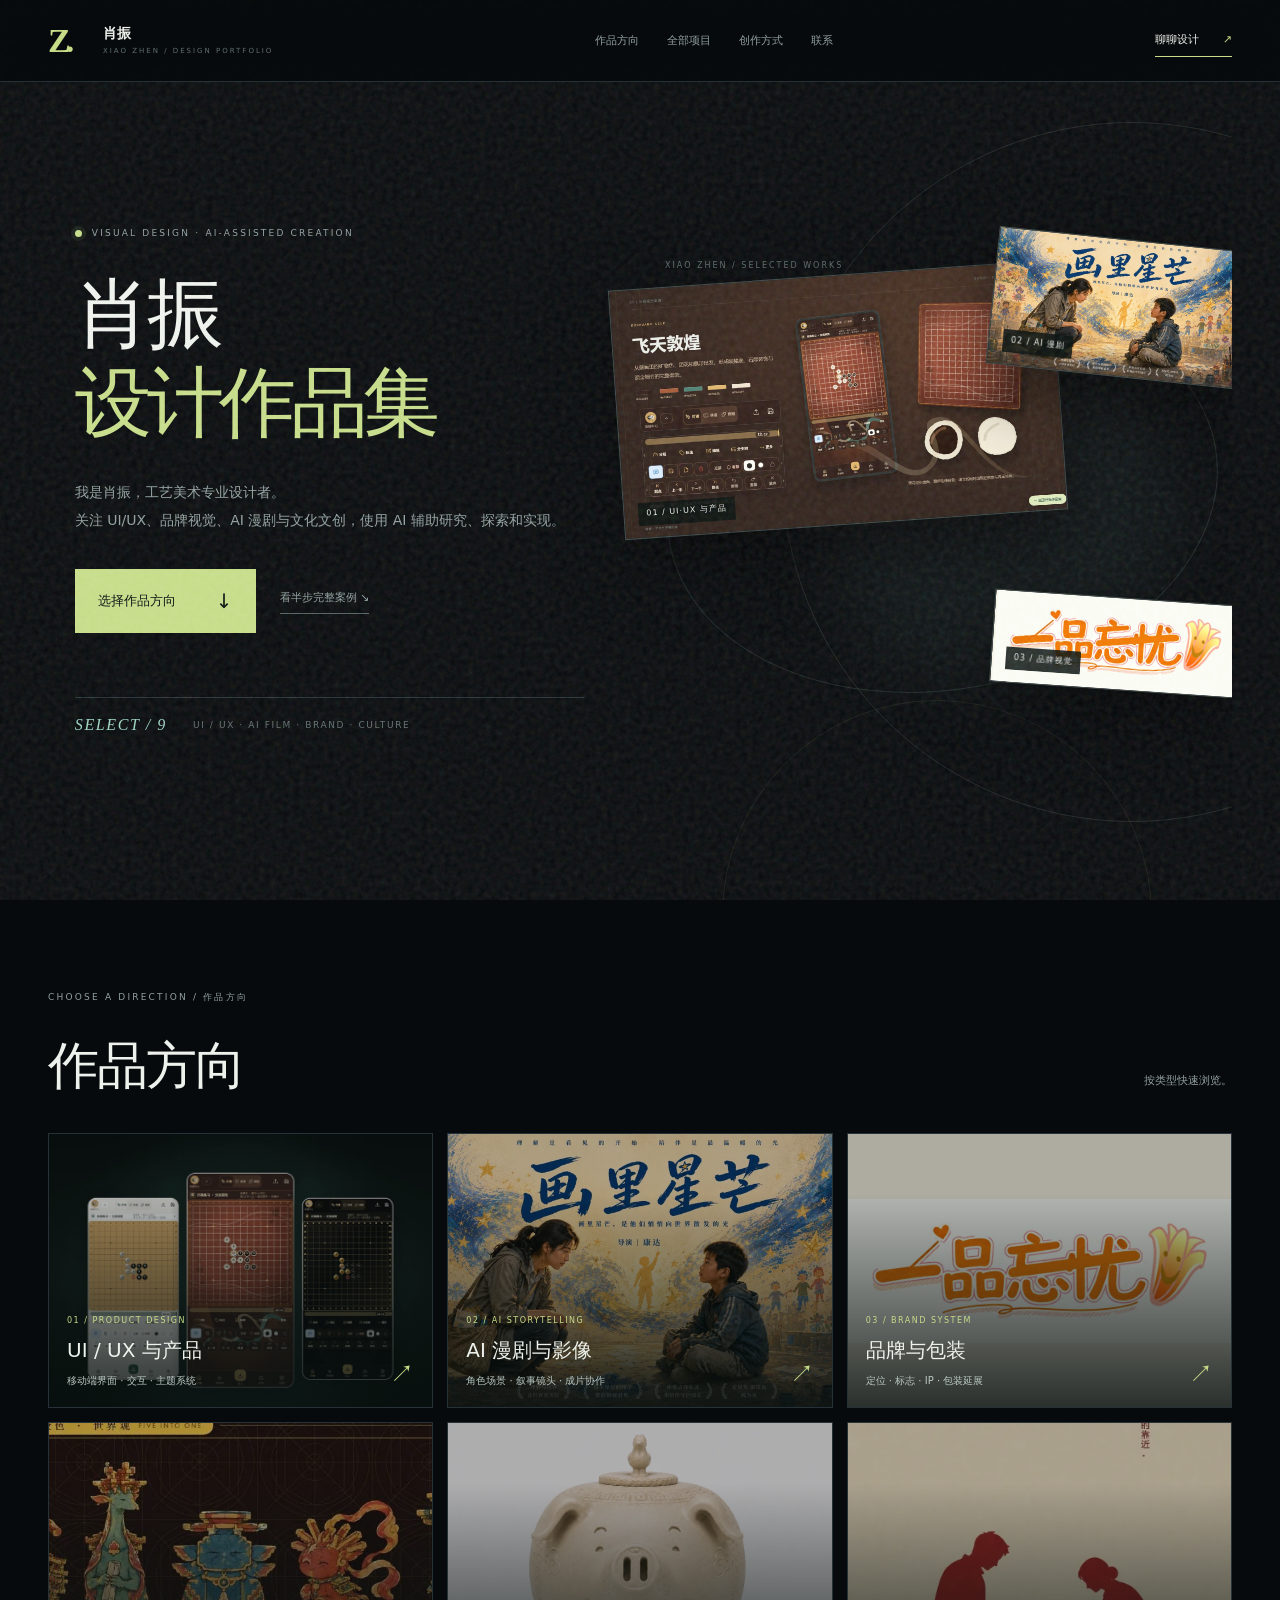
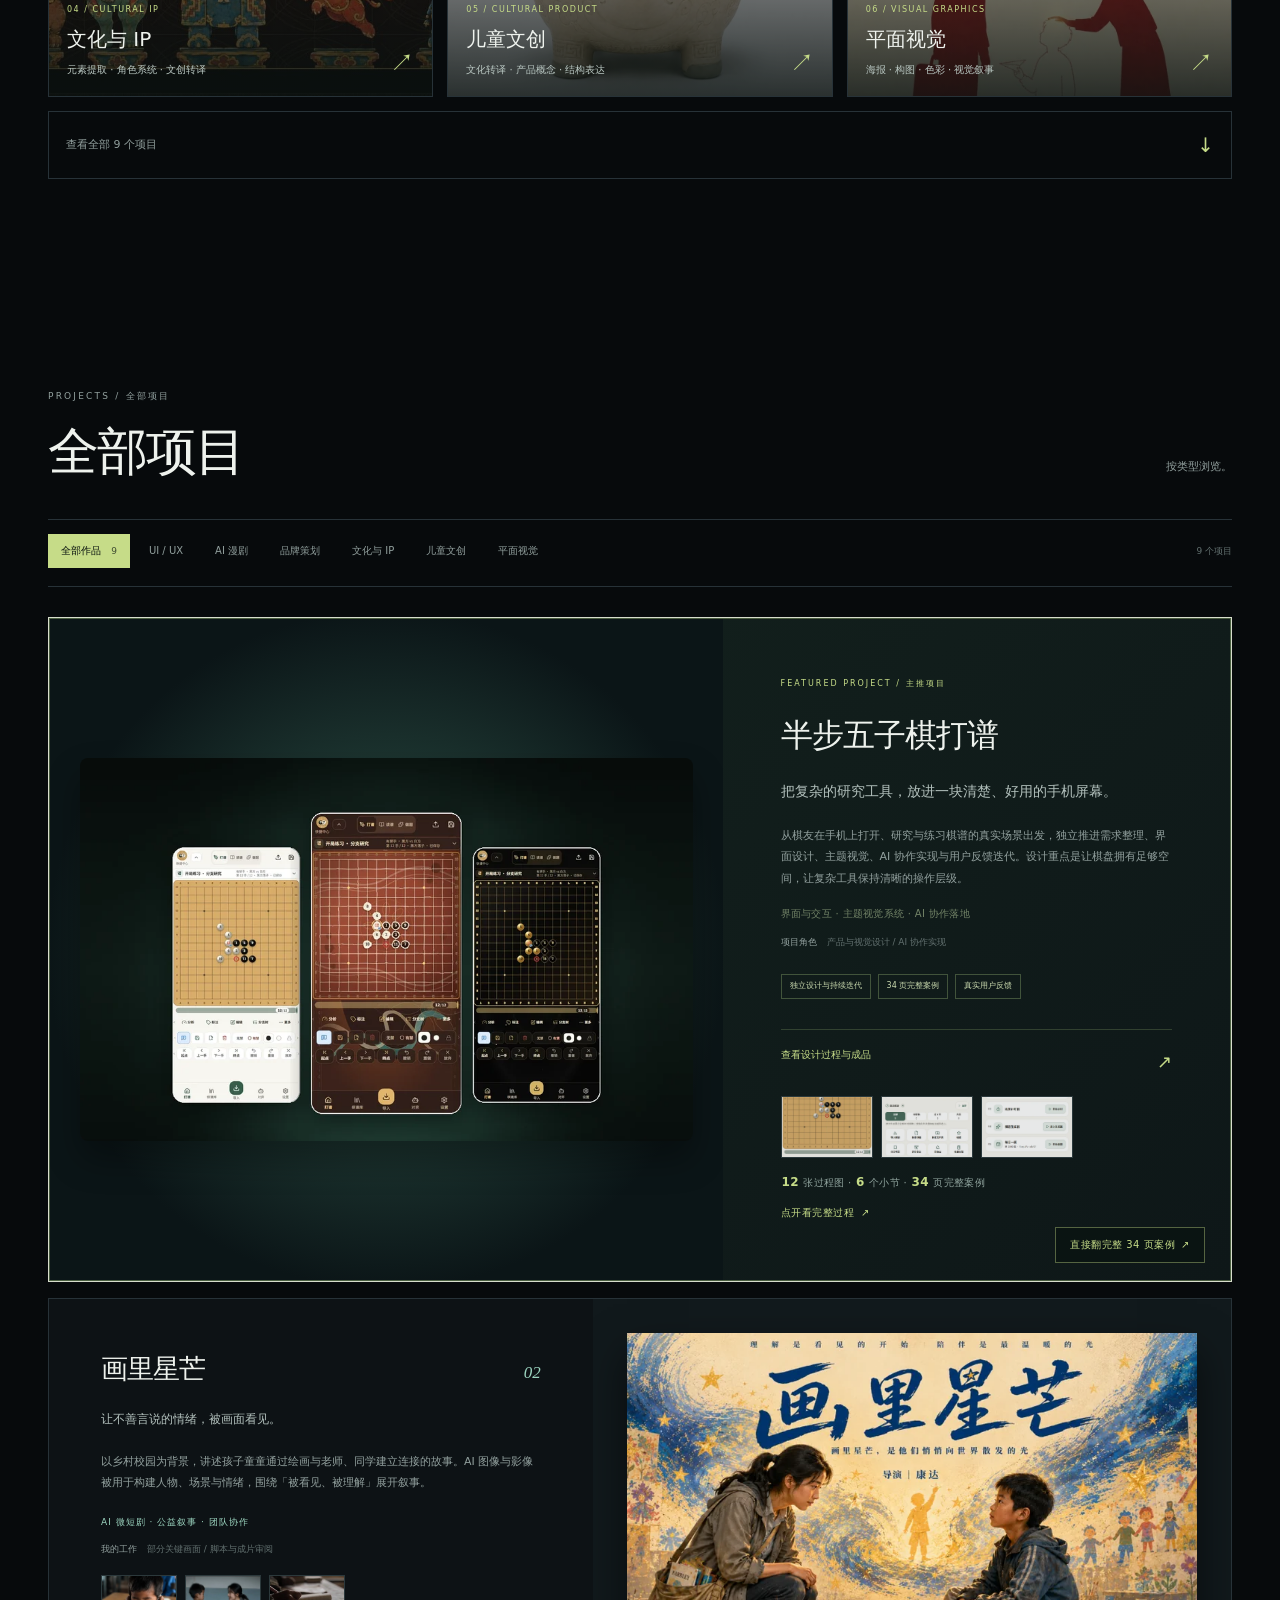
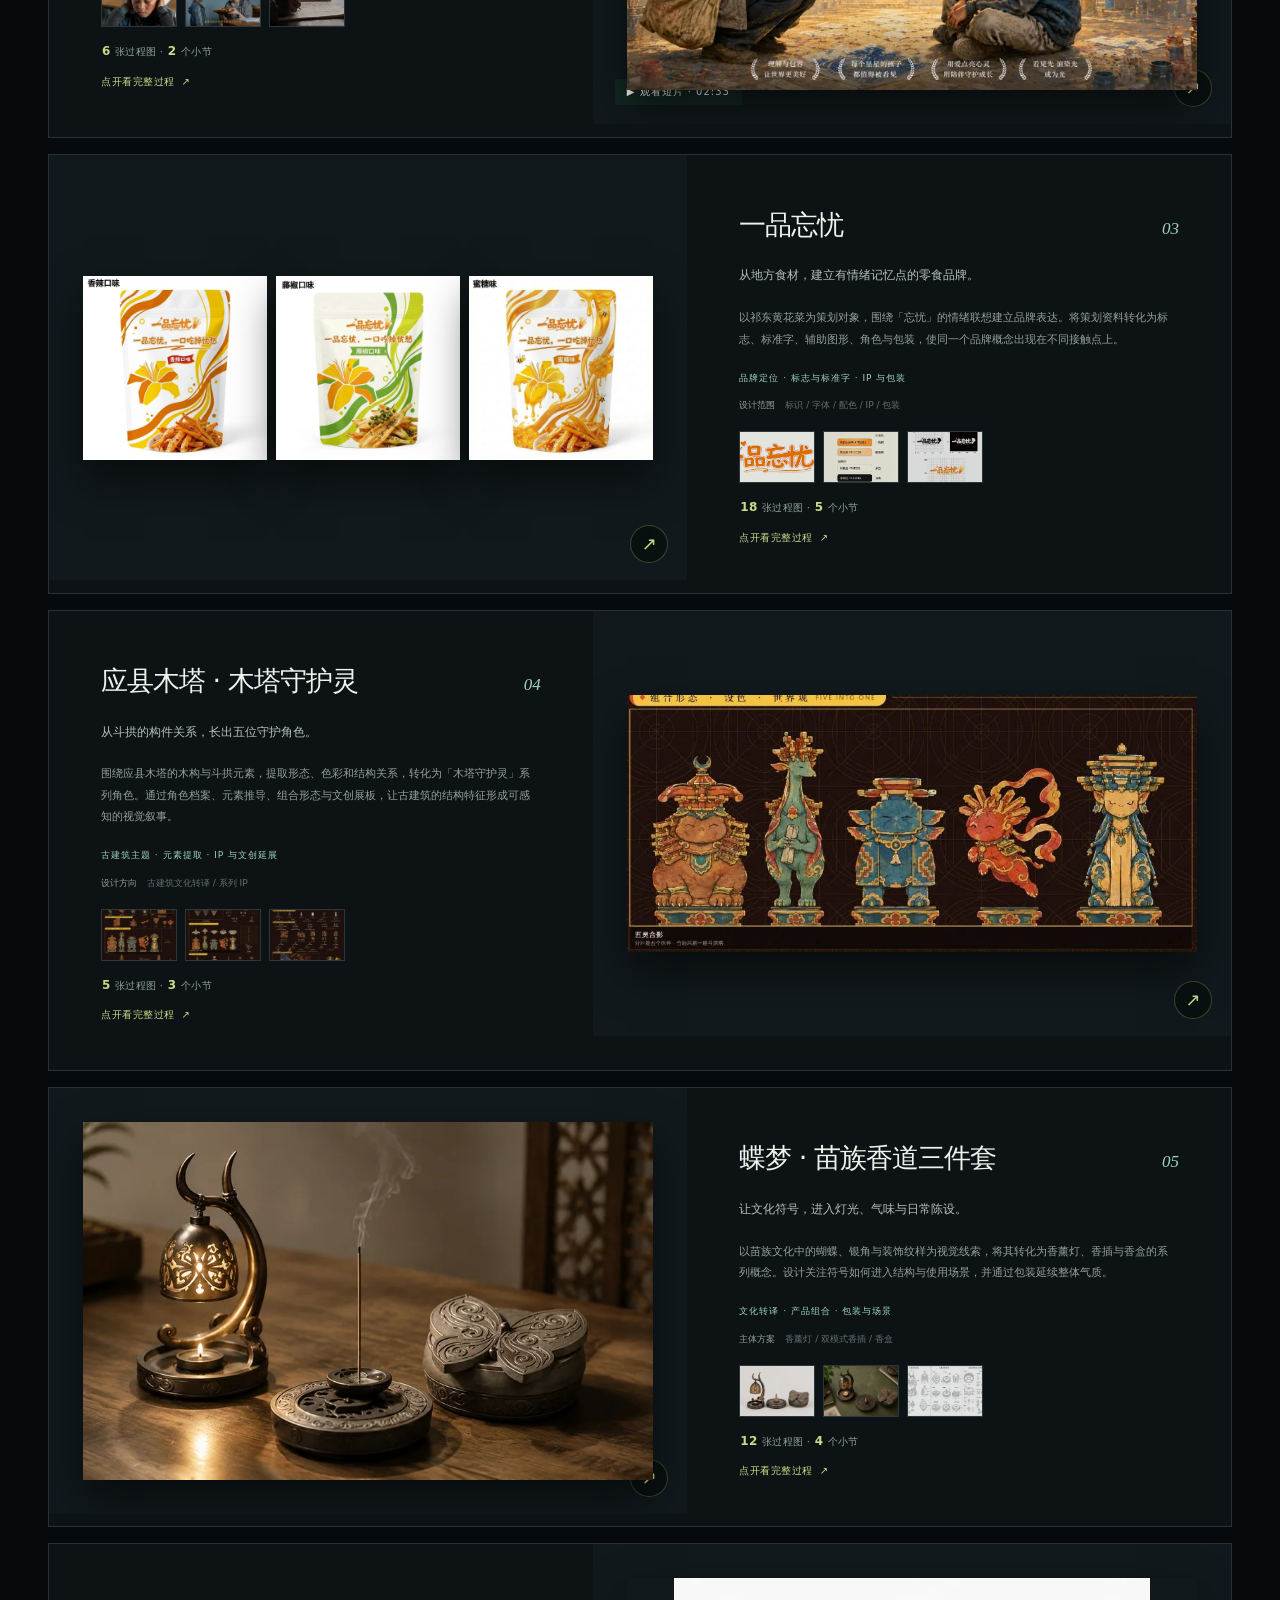
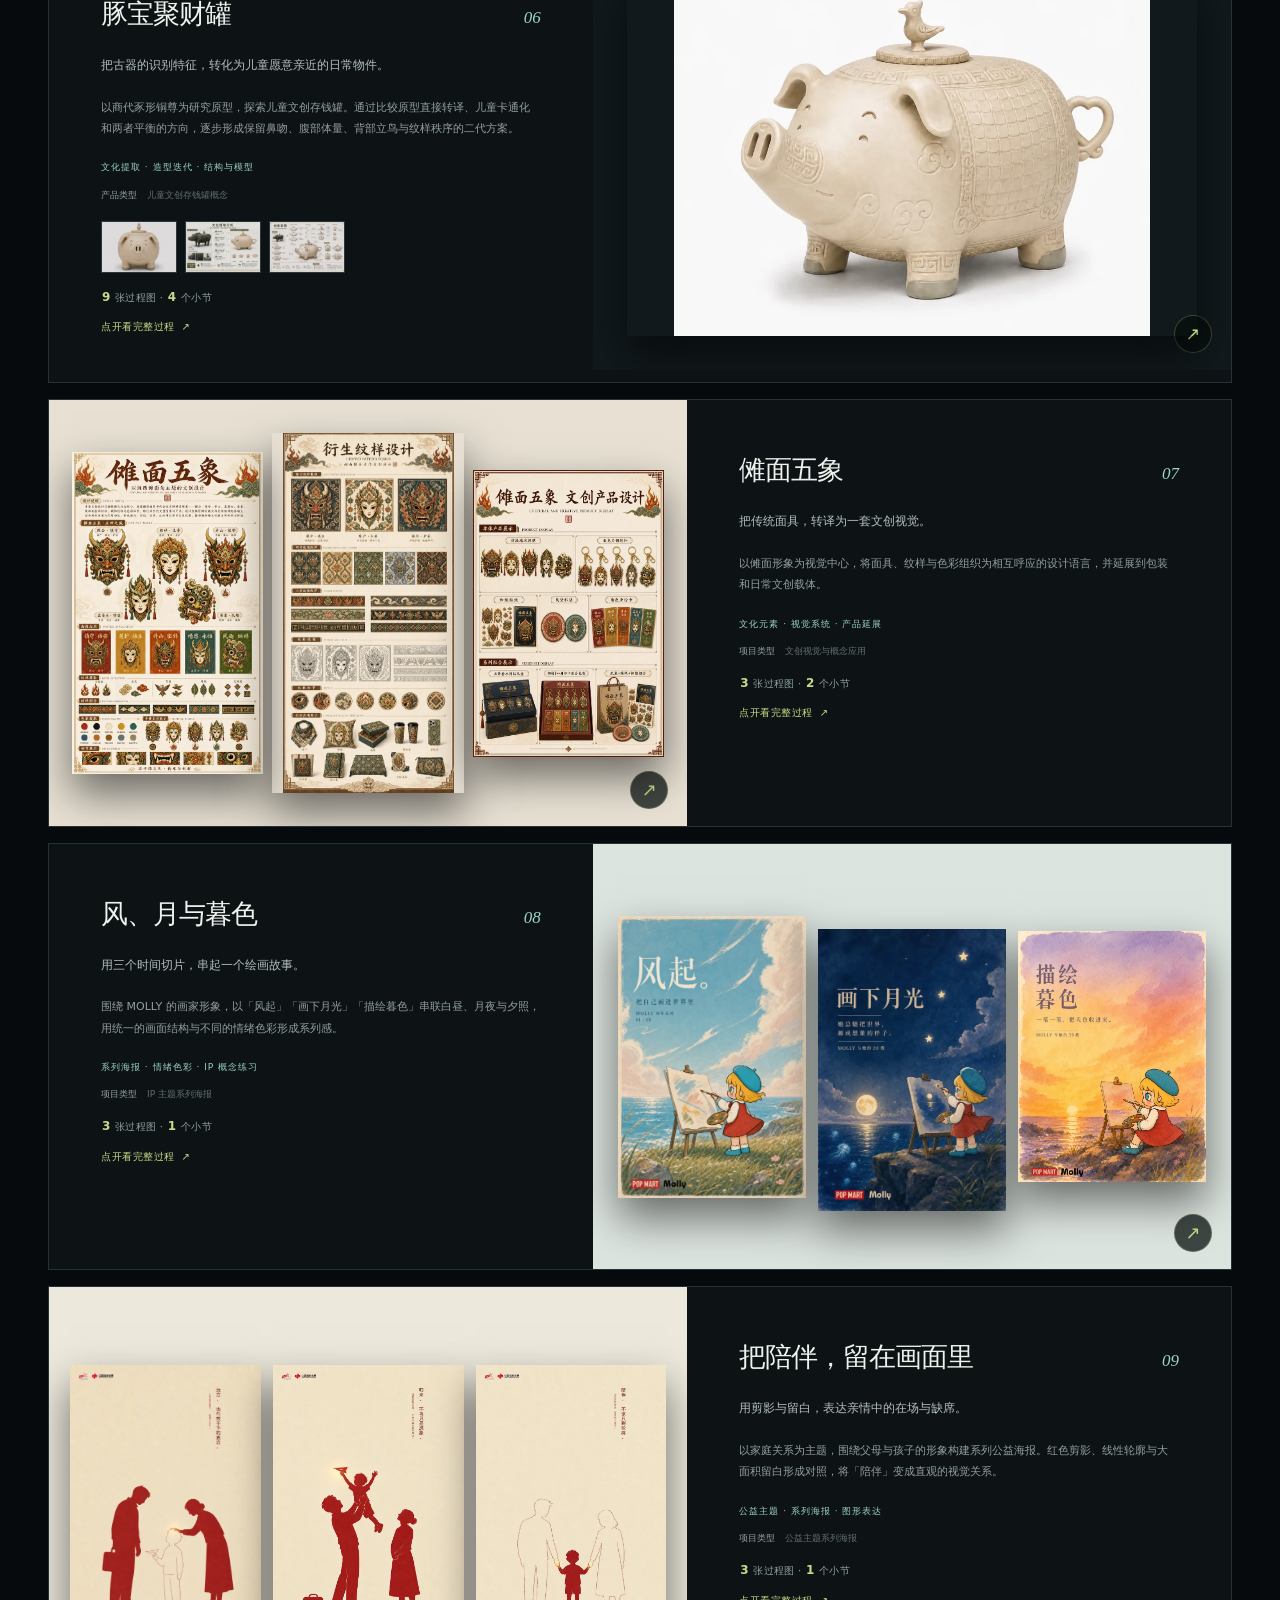
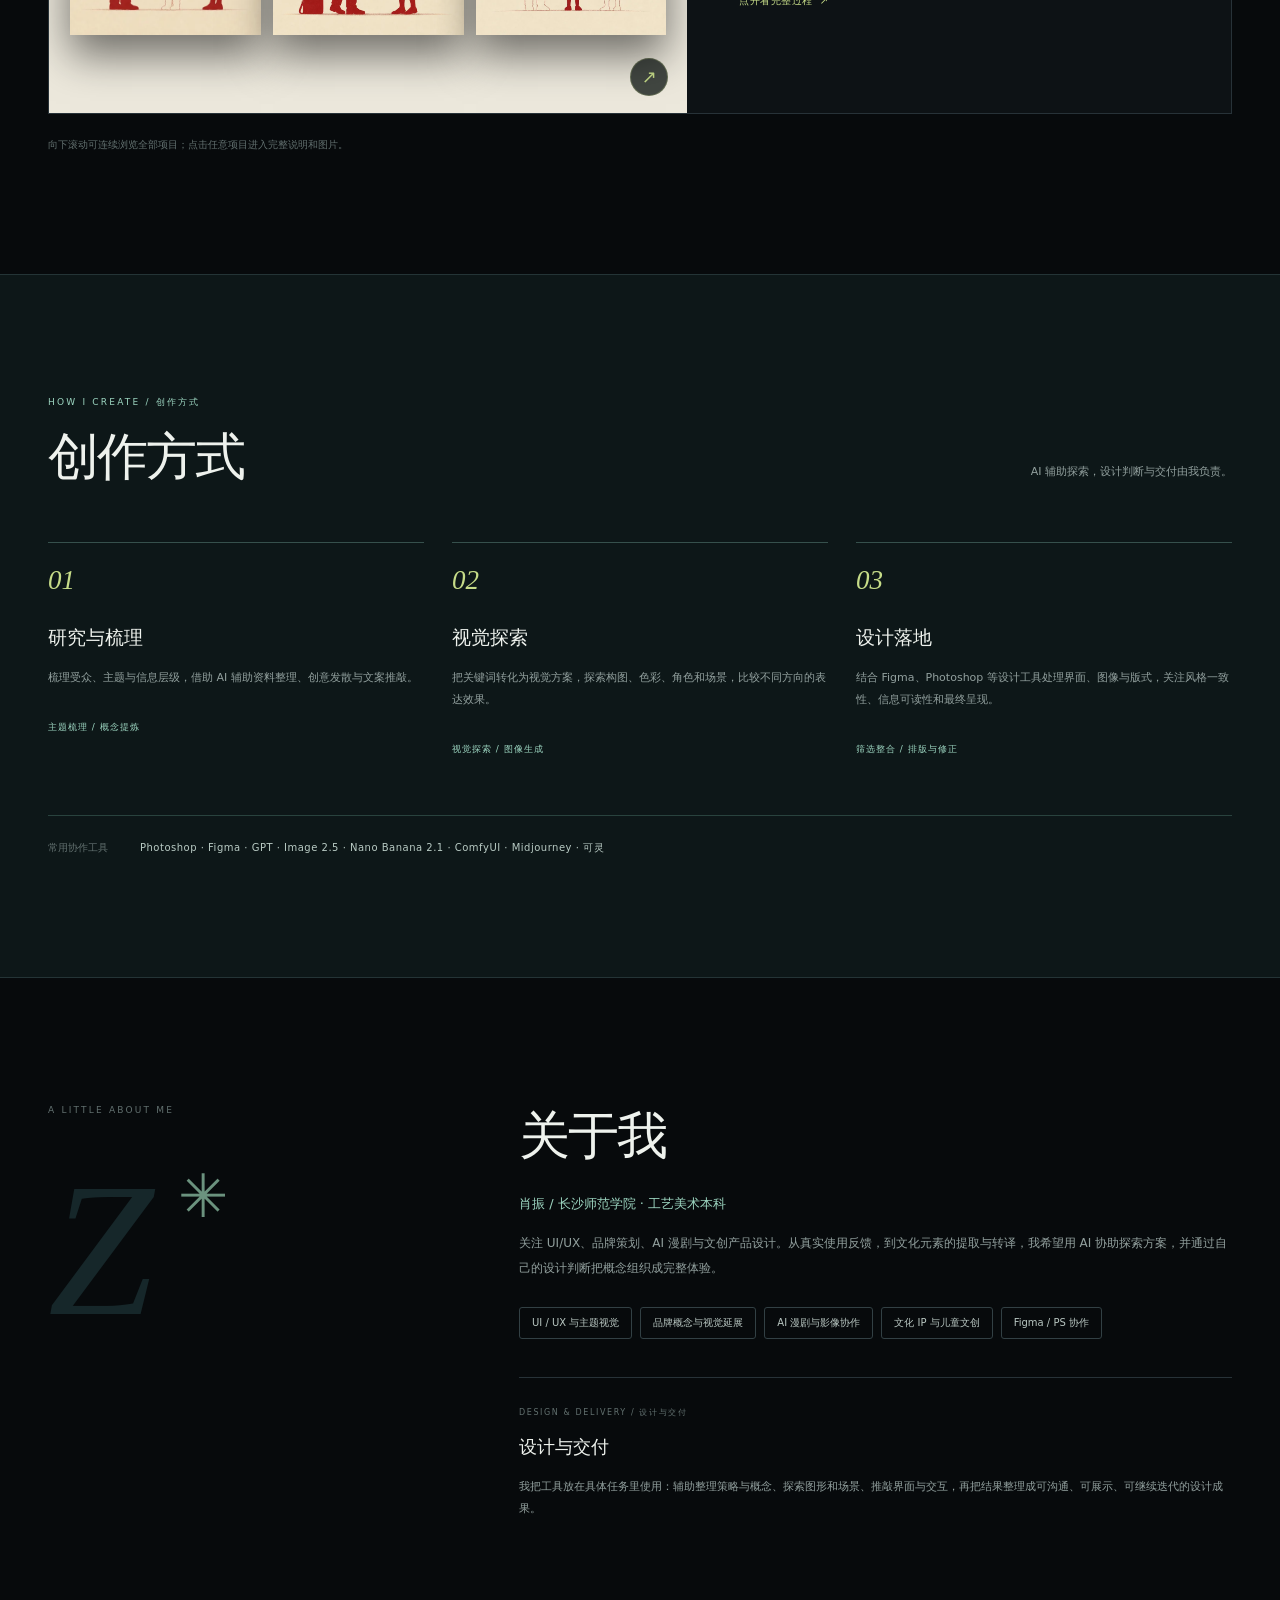
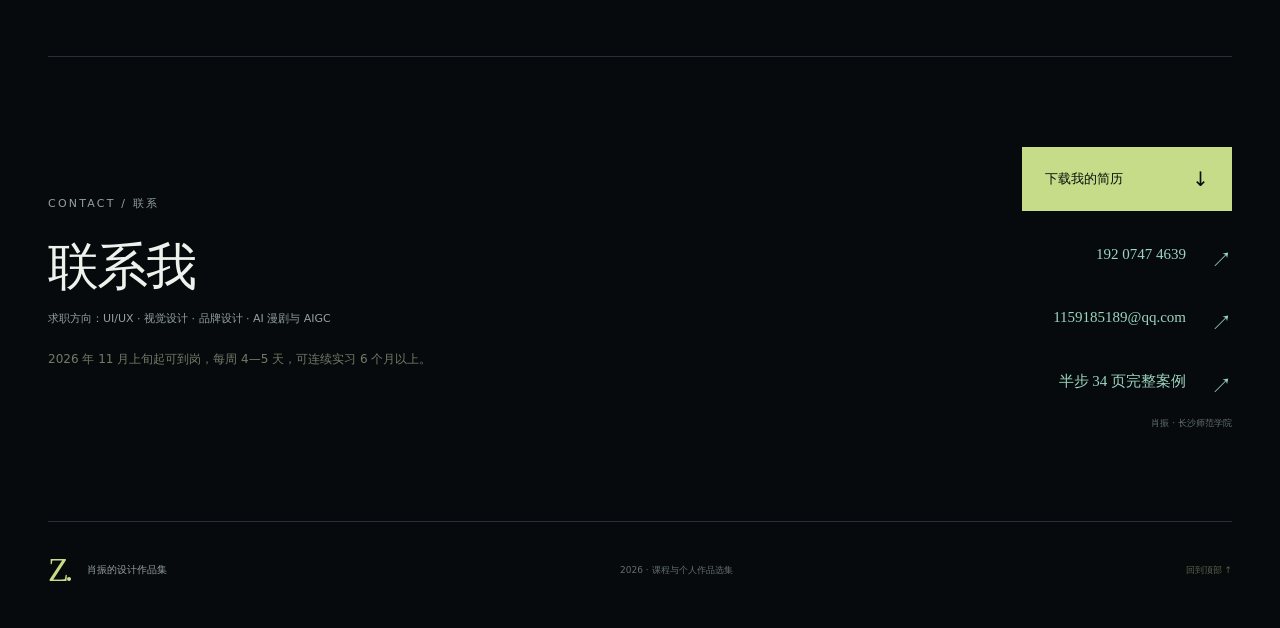
==== commit f327494b: "Publish Xiaozhen portfolio" ====
--- a/portfolio/index.html
+++ b/portfolio/index.html
@@ -1,93 +1,93 @@
-<!doctype html>
-<html lang="zh-CN">
-<head>
-  <meta charset="UTF-8">
-  <meta name="viewport" content="width=device-width, initial-scale=1">
-  <meta name="theme-color" content="#080b0d">
-  <meta name="description" content="肖振的设计作品集：UI/UX、AI 漫剧、品牌视觉、文化 IP、儿童文创与摄影。11 个项目，半步五子棋打谱含 34 页完整案例。">
-  <link rel="canonical" href="https://gugujiao953-ship-it.github.io/portfolio/">
-  <meta property="og:type" content="website">
-  <meta property="og:site_name" content="肖振 · 设计作品集">
-  <meta property="og:locale" content="zh_CN">
-  <meta property="og:title" content="肖振 · 设计作品集｜UI/UX · 品牌视觉 · AI 漫剧">
-  <meta property="og:description" content="工艺美术 2027 届。独立完成移动端产品「半步五子棋打谱」并上线，含 34 页完整设计案例；另有 AI 漫剧、品牌与会展文创共 11 个项目。">
-  <meta property="og:url" content="https://gugujiao953-ship-it.github.io/portfolio/">
-  <meta property="og:image" content="https://gugujiao953-ship-it.github.io/portfolio/assets/social-preview.jpg">
-  <meta property="og:image:width" content="1200">
-  <meta property="og:image:height" content="630">
-  <meta property="og:image:alt" content="肖振设计作品集：半步五子棋打谱界面">
-  <meta name="twitter:card" content="summary_large_image">
-  <meta name="twitter:title" content="肖振 · 设计作品集">
-  <meta name="twitter:description" content="UI/UX、品牌视觉与 AI 漫剧，11 个项目含半步 34 页完整案例。">
-  <meta name="twitter:image" content="https://gugujiao953-ship-it.github.io/portfolio/assets/social-preview.jpg">
-  <title>肖振 · 设计作品集｜UI/UX · 品牌视觉 · AI 漫剧</title>
-  <link rel="icon" href="assets/favicon.svg" type="image/svg+xml">
-  <link rel="stylesheet" href="style.css">
-  <link rel="stylesheet" href="revision.css">
-  <link rel="stylesheet" href="immersive.css">
-  <script src="media.js" defer></script>
-  <script src="projects.js" defer></script>
-  <script src="app.js" defer></script>
-</head>
-<body>
-  <a class="skip-link" href="#works">跳至作品</a>
-  <div class="site-noise" aria-hidden="true"></div>
-  <header class="site-header">
-    <a class="wordmark" href="#home" aria-label="肖振作品集首页"><span class="mark" aria-hidden="true">Z.</span><span>肖振<span class="wordmark-en">XIAO ZHEN / DESIGN PORTFOLIO</span></span></a>
-    <nav aria-label="主导航"><a href="#categories">作品方向</a><a href="#works">全部项目</a><a href="#approach">创作方式</a><a href="#contact">联系</a></nav>
-    <a class="header-contact" href="#contact">聊聊设计 <span aria-hidden="true">↗</span></a>
-  </header>
-
-  <main id="home">
-    <section class="immersive-hero" aria-labelledby="hero-title">
-      <div class="hero-orbit orbit-one" aria-hidden="true"></div><div class="hero-orbit orbit-two" aria-hidden="true"></div>
-      <div class="hero-copy">
-        <p class="eyebrow"><span class="status-dot"></span>VISUAL DESIGN · AI-ASSISTED CREATION</p>
-        <h1 id="hero-title">肖振<br><em>设计作品集</em></h1>
-        <p class="hero-intro">我是肖振，工艺美术专业设计者。<br>关注 UI/UX、品牌视觉、AI 漫剧与文化文创，使用 AI 辅助研究、探索和实现。</p>
-        <div class="hero-actions"><a class="button primary" href="#categories">选择作品方向 <span aria-hidden="true">↓</span></a><a class="hero-secondary" href="#project/banbu">看半步完整案例 <span aria-hidden="true">↘</span></a></div>
-        <div class="hero-index"><span>SELECT / 11</span><span>UI / UX · AI FILM · BRAND · CULTURE</span></div>
-      </div>
-      <div class="hero-stage" aria-label="作品类型预览">
-        <div class="hero-stage-label">XIAO ZHEN / SELECTED WORKS <span>2026</span></div>
-        <div class="hero-stage-main"><img src="assets/banbu-page-11.webp" alt="半步五子棋打谱：飞天敦煌主题套装与棋盘" fetchpriority="high"><span class="stage-tag">01 / UI·UX 与产品</span></div>
-        <div class="hero-stage-side"><img src="assets/a026.webp" alt="画里星芒 AI 漫剧关键画面"><span>02 / AI 漫剧</span></div>
-        <div class="hero-stage-bottom"><img src="assets/yipin-logo.webp" alt="一品忘忧品牌 Logo"><span>03 / 品牌视觉</span></div>
-      </div>
-    </section>
-
-    <section class="category-portal wrap" id="categories" aria-labelledby="categories-title">
-      <div class="portal-heading"><div><p class="eyebrow">CHOOSE A DIRECTION / 作品方向</p><h2 id="categories-title">作品方向</h2></div><p>按类型快速浏览。</p></div>
-      <div class="category-grid">
-        <button class="category-card category-digital" data-filter="digital" aria-label="浏览 UI/UX 与产品设计作品"><span class="category-image"><img src="assets/banbu-cover-design-sm.webp" alt="半步五子棋打谱：三套主题界面"></span><span class="category-copy"><span class="category-kicker">01 / PRODUCT DESIGN</span><strong>UI / UX 与产品</strong><small>移动端界面 · 交互 · 主题系统</small><i aria-hidden="true">↗</i></span></button>
-        <button class="category-card category-media" data-filter="media" aria-label="浏览 AI 漫剧与影像作品"><span class="category-image"><img src="assets/a026-sm.webp" alt="AI 漫剧画里星芒关键画面"></span><span class="category-copy"><span class="category-kicker">02 / AI STORYTELLING</span><strong>AI 漫剧与影像</strong><small>角色场景 · 叙事镜头 · 成片协作</small><i aria-hidden="true">↗</i></span></button>
-        <button class="category-card category-brand" data-filter="brand" aria-label="浏览品牌视觉与包装作品"><span class="category-image"><img src="assets/yipin-logo-sm.webp" alt="一品忘忧品牌 Logo"></span><span class="category-copy"><span class="category-kicker">03 / BRAND SYSTEM</span><strong>品牌与包装</strong><small>定位 · 标志 · IP · 包装延展</small><i aria-hidden="true">↗</i></span></button>
-        <button class="category-card category-culture" data-filter="culture" aria-label="浏览文化 IP 作品"><span class="category-image"><img src="assets/yingxian-cover-sm.webp" alt="应县木塔守护灵文化 IP"></span><span class="category-copy"><span class="category-kicker">04 / CULTURAL IP</span><strong>文化与 IP</strong><small>元素提取 · 角色系统 · 文创转译</small><i aria-hidden="true">↗</i></span></button>
-        <button class="category-card category-children" data-filter="children" aria-label="浏览儿童文创作品"><span class="category-image"><img src="assets/n174-sm.webp" alt="豚宝聚财罐儿童文创设计"></span><span class="category-copy"><span class="category-kicker">05 / CULTURAL PRODUCT</span><strong>儿童文创</strong><small>节气 IP · 产品概念 · 场景表达</small><i aria-hidden="true">↗</i></span></button>
-        <button class="category-card category-graphic" data-filter="graphic" aria-label="浏览平面视觉作品"><span class="category-image"><img src="assets/r02-sm.webp" alt="平面视觉系列海报"></span><span class="category-copy"><span class="category-kicker">06 / VISUAL GRAPHICS</span><strong>平面视觉</strong><small>海报 · 构图 · 色彩 · 视觉叙事</small><i aria-hidden="true">↗</i></span></button>
-      </div>
-      <button class="portal-all" data-filter="all">查看全部 11 个项目 <span aria-hidden="true">↓</span></button>
-    </section>
-
-    <section class="works wrap" id="works" aria-labelledby="works-title">
-      <div class="section-heading"><div><p class="eyebrow">PROJECTS / 全部项目</p><h2 id="works-title">全部项目</h2></div><p>按类型浏览。</p></div>
-      <div class="filter-row"><div class="filters" role="group" aria-label="作品分类"><button class="filter active" data-filter="all" aria-pressed="true">全部作品 <small>11</small></button><button class="filter" data-filter="digital" aria-pressed="false">UI / UX</button><button class="filter" data-filter="media" aria-pressed="false">AI 漫剧</button><button class="filter" data-filter="brand" aria-pressed="false">品牌策划</button><button class="filter" data-filter="culture" aria-pressed="false">文化与 IP</button><button class="filter" data-filter="children" aria-pressed="false">儿童文创</button><button class="filter" data-filter="graphic" aria-pressed="false">平面视觉</button></div><span class="result-count" aria-live="polite">11 个项目</span></div>
-      <div class="project-grid" id="project-grid"></div>
-      <noscript><p>请启用 JavaScript 以浏览项目分类和作品详情。作品图片保存在本页面同目录的 assets 文件夹。</p></noscript>
-      <p class="gallery-footnote">向下滚动可连续浏览全部项目；点击任意项目进入完整说明和图片。</p>
-    </section>
-
-    <section class="approach" id="approach" aria-labelledby="approach-title"><div class="wrap">
-      <div class="section-heading"><div><p class="eyebrow">HOW I CREATE / 创作方式</p><h2 id="approach-title">创作方式</h2></div><p>AI 辅助探索，设计判断与交付由我负责。</p></div>
-      <div class="process-grid"><article><span class="step-number">01</span><h3>研究与梳理</h3><p>梳理受众、主题与信息层级，借助 AI 辅助资料整理、创意发散与文案推敲。</p><span>主题梳理 / 概念提炼</span></article><article><span class="step-number">02</span><h3>视觉探索</h3><p>把关键词转化为视觉方案，探索构图、色彩、角色和场景，比较不同方向的表达效果。</p><span>视觉探索 / 图像生成</span></article><article><span class="step-number">03</span><h3>设计落地</h3><p>结合 Figma、Photoshop 等设计工具处理界面、图像与版式，关注风格一致性、信息可读性和最终呈现。</p><span>筛选整合 / 排版与修正</span></article></div>
-      <div class="tools-line"><span>常用协作工具</span><p>Photoshop · Figma · GPT · Image 2.5 · Nano Banana 2.1 · ComfyUI · Midjourney · 可灵</p></div>
-    </div></section>
-
-    <section class="about wrap" id="about" aria-labelledby="about-title"><div class="about-label"><p class="eyebrow">A LITTLE ABOUT ME</p><span class="big-z" aria-hidden="true">Z<span>✳</span></span></div><div class="about-main"><h2 id="about-title">关于我</h2><p class="about-lead">肖振 / 长沙师范学院 · 工艺美术本科</p><p>关注 UI/UX、品牌策划、AI 漫剧与文创产品设计。从真实使用反馈，到文化元素的提取与转译，我希望用 AI 协助探索方案，并通过自己的设计判断把概念组织成完整体验。</p><div class="ability-tags"><span>UI / UX 与主题视觉</span><span>品牌概念与视觉延展</span><span>AI 漫剧与影像协作</span><span>文化 IP 与儿童文创</span><span>Figma / PS 协作</span></div><aside class="side-project"><span class="eyebrow">DESIGN & DELIVERY / 设计与交付</span><h3>设计与交付</h3><p>我把工具放在具体任务里使用：辅助整理策略与概念、探索图形和场景、推敲界面与交互，再把结果整理成可沟通、可展示、可继续迭代的设计成果。</p></aside></div></section>
-    <section class="contact wrap" id="contact" aria-labelledby="contact-title"><div><p class="eyebrow">CONTACT / 联系</p><h2 id="contact-title">联系我</h2><p>求职方向：UI/UX · 视觉设计 · 品牌设计 · AI 漫剧与 AIGC</p><p class="contact-availability">2026 年 11 月上旬起可到岗，每周 4—5 天，可连续实习 6 个月以上。</p></div><div class="contact-actions"><a class="button primary" href="肖振_个人简历.docx" download>下载我的简历 <span aria-hidden="true">↓</span></a><a class="phone-link" href="tel:19207474639">192 0747 4639 <span aria-hidden="true">↗</span></a><a class="phone-link" href="mailto:1159185180@qq.com">1159185180@qq.com <span aria-hidden="true">↗</span></a><a class="phone-link" href="https://gugujiao953-ship-it.github.io/portfolio/cases/banbu/" target="_blank" rel="noopener">半步 34 页完整案例 <span aria-hidden="true">↗</span></a><span>肖振 · 长沙师范学院</span></div></section>
-  </main>
-  <footer class="site-footer wrap"><a class="wordmark" href="#home"><span class="mark">Z.</span><span>肖振的设计作品集</span></a><span>2026 · 课程与个人作品选集</span><a href="#home">回到顶部 ↑</a></footer>
-  <dialog id="project-dialog" class="project-dialog" aria-labelledby="detail-title"><div class="dialog-toolbar"><span>PROJECT DETAILS / 作品详情</span><button class="icon-button close-project" aria-label="关闭项目详情">✕</button></div><div id="detail-content"></div></dialog>
-  <dialog id="lightbox" class="lightbox" aria-label="作品图片大图"><div class="lightbox-toolbar"><span id="lightbox-caption"></span><button class="icon-button close-lightbox" aria-label="关闭大图">✕</button></div><button class="lightbox-arrow prev" aria-label="上一张图片">←</button><img id="lightbox-image" src="assets/banbu-record.webp" alt=""><button class="lightbox-arrow next" aria-label="下一张图片">→</button><span id="lightbox-counter"></span></dialog>
-</body>
-</html>
+<!doctype html>
+<html lang="zh-CN">
+<head>
+  <meta charset="UTF-8">
+  <meta name="viewport" content="width=device-width, initial-scale=1">
+  <meta name="theme-color" content="#080b0d">
+  <meta name="description" content="肖振的设计作品集：UI/UX、AI 漫剧、品牌视觉、文化 IP 与儿童文创。9 个项目，半步五子棋打谱含 34 页完整案例。">
+  <link rel="canonical" href="https://gugujiao953-ship-it.github.io/portfolio/">
+  <meta property="og:type" content="website">
+  <meta property="og:site_name" content="肖振 · 设计作品集">
+  <meta property="og:locale" content="zh_CN">
+  <meta property="og:title" content="肖振 · 设计作品集｜UI/UX · 品牌视觉 · AI 漫剧">
+  <meta property="og:description" content="工艺美术 2027 届。独立完成移动端产品「半步五子棋打谱」并上线，含 34 页完整设计案例；另有 AI 漫剧、品牌与文创共 9 个项目。">
+  <meta property="og:url" content="https://gugujiao953-ship-it.github.io/portfolio/">
+  <meta property="og:image" content="https://gugujiao953-ship-it.github.io/portfolio/assets/social-preview.jpg">
+  <meta property="og:image:width" content="1200">
+  <meta property="og:image:height" content="630">
+  <meta property="og:image:alt" content="肖振设计作品集：半步五子棋打谱界面">
+  <meta name="twitter:card" content="summary_large_image">
+  <meta name="twitter:title" content="肖振 · 设计作品集">
+  <meta name="twitter:description" content="UI/UX、品牌视觉与 AI 漫剧，9 个项目含半步 34 页完整案例。">
+  <meta name="twitter:image" content="https://gugujiao953-ship-it.github.io/portfolio/assets/social-preview.jpg">
+  <title>肖振 · 设计作品集｜UI/UX · 品牌视觉 · AI 漫剧</title>
+  <link rel="icon" href="assets/favicon.svg" type="image/svg+xml">
+  <link rel="stylesheet" href="style.css">
+  <link rel="stylesheet" href="revision.css">
+  <link rel="stylesheet" href="immersive.css">
+  <script src="media.js" defer></script>
+  <script src="projects.js" defer></script>
+  <script src="app.js" defer></script>
+</head>
+<body>
+  <a class="skip-link" href="#works">跳至作品</a>
+  <div class="site-noise" aria-hidden="true"></div>
+  <header class="site-header">
+    <a class="wordmark" href="#home" aria-label="肖振作品集首页"><span class="mark" aria-hidden="true">Z.</span><span>肖振<span class="wordmark-en">XIAO ZHEN / DESIGN PORTFOLIO</span></span></a>
+    <nav aria-label="主导航"><a href="#categories">作品方向</a><a href="#works">全部项目</a><a href="#approach">创作方式</a><a href="#contact">联系</a></nav>
+    <a class="header-contact" href="#contact">聊聊设计 <span aria-hidden="true">↗</span></a>
+  </header>
+
+  <main id="home">
+    <section class="immersive-hero" aria-labelledby="hero-title">
+      <div class="hero-orbit orbit-one" aria-hidden="true"></div><div class="hero-orbit orbit-two" aria-hidden="true"></div>
+      <div class="hero-copy">
+        <p class="eyebrow"><span class="status-dot"></span>VISUAL DESIGN · AI-ASSISTED CREATION</p>
+        <h1 id="hero-title">肖振<br><em>设计作品集</em></h1>
+        <p class="hero-intro">我是肖振，工艺美术专业设计者。<br>关注 UI/UX、品牌视觉、AI 漫剧与文化文创，使用 AI 辅助研究、探索和实现。</p>
+        <div class="hero-actions"><a class="button primary" href="#categories">选择作品方向 <span aria-hidden="true">↓</span></a><a class="hero-secondary" href="#project/banbu">看半步完整案例 <span aria-hidden="true">↘</span></a></div>
+        <div class="hero-index"><span>SELECT / 9</span><span>UI / UX · AI FILM · BRAND · CULTURE</span></div>
+      </div>
+      <div class="hero-stage" aria-label="作品类型预览">
+        <div class="hero-stage-label">XIAO ZHEN / SELECTED WORKS <span>2026</span></div>
+        <div class="hero-stage-main"><img src="assets/banbu-page-11.webp" alt="半步五子棋打谱：飞天敦煌主题套装与棋盘" fetchpriority="high"><span class="stage-tag">01 / UI·UX 与产品</span></div>
+        <div class="hero-stage-side"><img src="assets/a026.webp" alt="画里星芒 AI 漫剧关键画面"><span>02 / AI 漫剧</span></div>
+        <div class="hero-stage-bottom"><img src="assets/yipin-logo.webp" alt="一品忘忧品牌 Logo"><span>03 / 品牌视觉</span></div>
+      </div>
+    </section>
+
+    <section class="category-portal wrap" id="categories" aria-labelledby="categories-title">
+      <div class="portal-heading"><div><p class="eyebrow">CHOOSE A DIRECTION / 作品方向</p><h2 id="categories-title">作品方向</h2></div><p>按类型快速浏览。</p></div>
+      <div class="category-grid">
+        <button class="category-card category-digital" data-filter="digital" aria-label="浏览 UI/UX 与产品设计作品"><span class="category-image"><img src="assets/banbu-cover-design-sm.webp" alt="半步五子棋打谱：三套主题界面"></span><span class="category-copy"><span class="category-kicker">01 / PRODUCT DESIGN</span><strong>UI / UX 与产品</strong><small>移动端界面 · 交互 · 主题系统</small><i aria-hidden="true">↗</i></span></button>
+        <button class="category-card category-media" data-filter="media" aria-label="浏览 AI 漫剧与影像作品"><span class="category-image"><img src="assets/a026-sm.webp" alt="AI 漫剧画里星芒关键画面"></span><span class="category-copy"><span class="category-kicker">02 / AI STORYTELLING</span><strong>AI 漫剧与影像</strong><small>角色场景 · 叙事镜头 · 成片协作</small><i aria-hidden="true">↗</i></span></button>
+        <button class="category-card category-brand" data-filter="brand" aria-label="浏览品牌视觉与包装作品"><span class="category-image"><img src="assets/yipin-logo-sm.webp" alt="一品忘忧品牌 Logo"></span><span class="category-copy"><span class="category-kicker">03 / BRAND SYSTEM</span><strong>品牌与包装</strong><small>定位 · 标志 · IP · 包装延展</small><i aria-hidden="true">↗</i></span></button>
+        <button class="category-card category-culture" data-filter="culture" aria-label="浏览文化 IP 作品"><span class="category-image"><img src="assets/yingxian-cover-sm.webp" alt="应县木塔守护灵文化 IP"></span><span class="category-copy"><span class="category-kicker">04 / CULTURAL IP</span><strong>文化与 IP</strong><small>元素提取 · 角色系统 · 文创转译</small><i aria-hidden="true">↗</i></span></button>
+        <button class="category-card category-children" data-filter="children" aria-label="浏览儿童文创作品"><span class="category-image"><img src="assets/n174-sm.webp" alt="豚宝聚财罐儿童文创设计"></span><span class="category-copy"><span class="category-kicker">05 / CULTURAL PRODUCT</span><strong>儿童文创</strong><small>文化转译 · 产品概念 · 结构表达</small><i aria-hidden="true">↗</i></span></button>
+        <button class="category-card category-graphic" data-filter="graphic" aria-label="浏览平面视觉作品"><span class="category-image"><img src="assets/r02-sm.webp" alt="平面视觉系列海报"></span><span class="category-copy"><span class="category-kicker">06 / VISUAL GRAPHICS</span><strong>平面视觉</strong><small>海报 · 构图 · 色彩 · 视觉叙事</small><i aria-hidden="true">↗</i></span></button>
+      </div>
+      <button class="portal-all" data-filter="all">查看全部 9 个项目 <span aria-hidden="true">↓</span></button>
+    </section>
+
+    <section class="works wrap" id="works" aria-labelledby="works-title">
+      <div class="section-heading"><div><p class="eyebrow">PROJECTS / 全部项目</p><h2 id="works-title">全部项目</h2></div><p>按类型浏览。</p></div>
+      <div class="filter-row"><div class="filters" role="group" aria-label="作品分类"><button class="filter active" data-filter="all" aria-pressed="true">全部作品 <small>9</small></button><button class="filter" data-filter="digital" aria-pressed="false">UI / UX</button><button class="filter" data-filter="media" aria-pressed="false">AI 漫剧</button><button class="filter" data-filter="brand" aria-pressed="false">品牌策划</button><button class="filter" data-filter="culture" aria-pressed="false">文化与 IP</button><button class="filter" data-filter="children" aria-pressed="false">儿童文创</button><button class="filter" data-filter="graphic" aria-pressed="false">平面视觉</button></div><span class="result-count" aria-live="polite">9 个项目</span></div>
+      <div class="project-grid" id="project-grid"></div>
+      <noscript><p>请启用 JavaScript 以浏览项目分类和作品详情。作品图片保存在本页面同目录的 assets 文件夹。</p></noscript>
+      <p class="gallery-footnote">向下滚动可连续浏览全部项目；点击任意项目进入完整说明和图片。</p>
+    </section>
+
+    <section class="approach" id="approach" aria-labelledby="approach-title"><div class="wrap">
+      <div class="section-heading"><div><p class="eyebrow">HOW I CREATE / 创作方式</p><h2 id="approach-title">创作方式</h2></div><p>AI 辅助探索，设计判断与交付由我负责。</p></div>
+      <div class="process-grid"><article><span class="step-number">01</span><h3>研究与梳理</h3><p>梳理受众、主题与信息层级，借助 AI 辅助资料整理、创意发散与文案推敲。</p><span>主题梳理 / 概念提炼</span></article><article><span class="step-number">02</span><h3>视觉探索</h3><p>把关键词转化为视觉方案，探索构图、色彩、角色和场景，比较不同方向的表达效果。</p><span>视觉探索 / 图像生成</span></article><article><span class="step-number">03</span><h3>设计落地</h3><p>结合 Figma、Photoshop 等设计工具处理界面、图像与版式，关注风格一致性、信息可读性和最终呈现。</p><span>筛选整合 / 排版与修正</span></article></div>
+      <div class="tools-line"><span>常用协作工具</span><p>Photoshop · Figma · GPT · Image 2.5 · Nano Banana 2.1 · ComfyUI · Midjourney · 可灵</p></div>
+    </div></section>
+
+    <section class="about wrap" id="about" aria-labelledby="about-title"><div class="about-label"><p class="eyebrow">A LITTLE ABOUT ME</p><span class="big-z" aria-hidden="true">Z<span>✳</span></span></div><div class="about-main"><h2 id="about-title">关于我</h2><p class="about-lead">肖振 / 长沙师范学院 · 工艺美术本科</p><p>关注 UI/UX、品牌策划、AI 漫剧与文创产品设计。从真实使用反馈，到文化元素的提取与转译，我希望用 AI 协助探索方案，并通过自己的设计判断把概念组织成完整体验。</p><div class="ability-tags"><span>UI / UX 与主题视觉</span><span>品牌概念与视觉延展</span><span>AI 漫剧与影像协作</span><span>文化 IP 与儿童文创</span><span>Figma / PS 协作</span></div><aside class="side-project"><span class="eyebrow">DESIGN & DELIVERY / 设计与交付</span><h3>设计与交付</h3><p>我把工具放在具体任务里使用：辅助整理策略与概念、探索图形和场景、推敲界面与交互，再把结果整理成可沟通、可展示、可继续迭代的设计成果。</p></aside></div></section>
+    <section class="contact wrap" id="contact" aria-labelledby="contact-title"><div><p class="eyebrow">CONTACT / 联系</p><h2 id="contact-title">联系我</h2><p>求职方向：UI/UX · 视觉设计 · 品牌设计 · AI 漫剧与 AIGC</p><p class="contact-availability">2026 年 11 月上旬起可到岗，每周 4—5 天，可连续实习 6 个月以上。</p></div><div class="contact-actions"><a class="button primary" href="assets/xiaozhen-resume.docx" download="肖振_个人简历.docx">下载我的简历 <span aria-hidden="true">↓</span></a><a class="phone-link" href="tel:19207474639">192 0747 4639 <span aria-hidden="true">↗</span></a><a class="phone-link" href="mailto:1159185189@qq.com">1159185189@qq.com <span aria-hidden="true">↗</span></a><a class="phone-link" href="cases/banbu/" target="_blank" rel="noopener">半步 34 页完整案例 <span aria-hidden="true">↗</span></a><span>肖振 · 长沙师范学院</span></div></section>
+  </main>
+  <footer class="site-footer wrap"><a class="wordmark" href="#home"><span class="mark">Z.</span><span>肖振的设计作品集</span></a><span>2026 · 课程与个人作品选集</span><a href="#home">回到顶部 ↑</a></footer>
+  <dialog id="project-dialog" class="project-dialog" aria-labelledby="detail-title"><div class="dialog-toolbar"><span>PROJECT DETAILS / 作品详情</span><button class="icon-button close-project" aria-label="关闭项目详情">✕</button></div><div id="detail-content"></div></dialog>
+  <dialog id="lightbox" class="lightbox" aria-label="作品图片大图"><div class="lightbox-toolbar"><span id="lightbox-caption"></span><button class="icon-button close-lightbox" aria-label="关闭大图">✕</button></div><button class="lightbox-arrow prev" aria-label="上一张图片">←</button><img id="lightbox-image" src="assets/banbu-record.webp" alt=""><button class="lightbox-arrow next" aria-label="下一张图片">→</button><span id="lightbox-counter"></span></dialog>
+</body>
+</html>
--- a/portfolio/immersive.css
+++ b/portfolio/immersive.css
@@ -75,3 +75,16 @@
 @media(min-width:561px) and (max-width:900px){
   .featured .card-info{padding-bottom:70px}
 }
+
+/* ===== 卡片自身说明"里面还有多少内容" ===== */
+.card-thumbs{display:flex;gap:8px;margin-top:18px}
+.card-thumbs img{width:76px;height:52px;object-fit:cover;border:1px solid #2f3d40;background:#0d1416;opacity:.9;transition:opacity .25s,border-color .25s,transform .25s}
+.card-button:hover .card-thumbs img{opacity:1;border-color:#9bc5b480;transform:translateY(-2px)}
+.card-depth{display:block;margin-top:14px;color:#8fa39d;font-size:10px;letter-spacing:.3px}
+.card-depth b{color:var(--acid);font-weight:600;font-size:12px;margin:0 1px}
+.card-open{display:inline-flex;align-items:center;gap:7px;margin-top:10px;color:var(--acid);font-size:10px;letter-spacing:.5px}
+.card-open>span{transition:transform .25s}
+.card-button:hover .card-open>span{transform:translate(3px,-3px)}
+.featured .card-thumbs img{width:92px;height:62px}
+@media(max-width:900px){.card-thumbs img{width:70px;height:48px}.featured .card-thumbs img{width:78px;height:54px}}
+@media(max-width:560px){.card-thumbs{gap:6px;margin-top:14px}.card-thumbs img{width:64px;height:44px}.featured .card-thumbs{gap:6px}.featured .card-thumbs img{width:62px;height:42px}}
